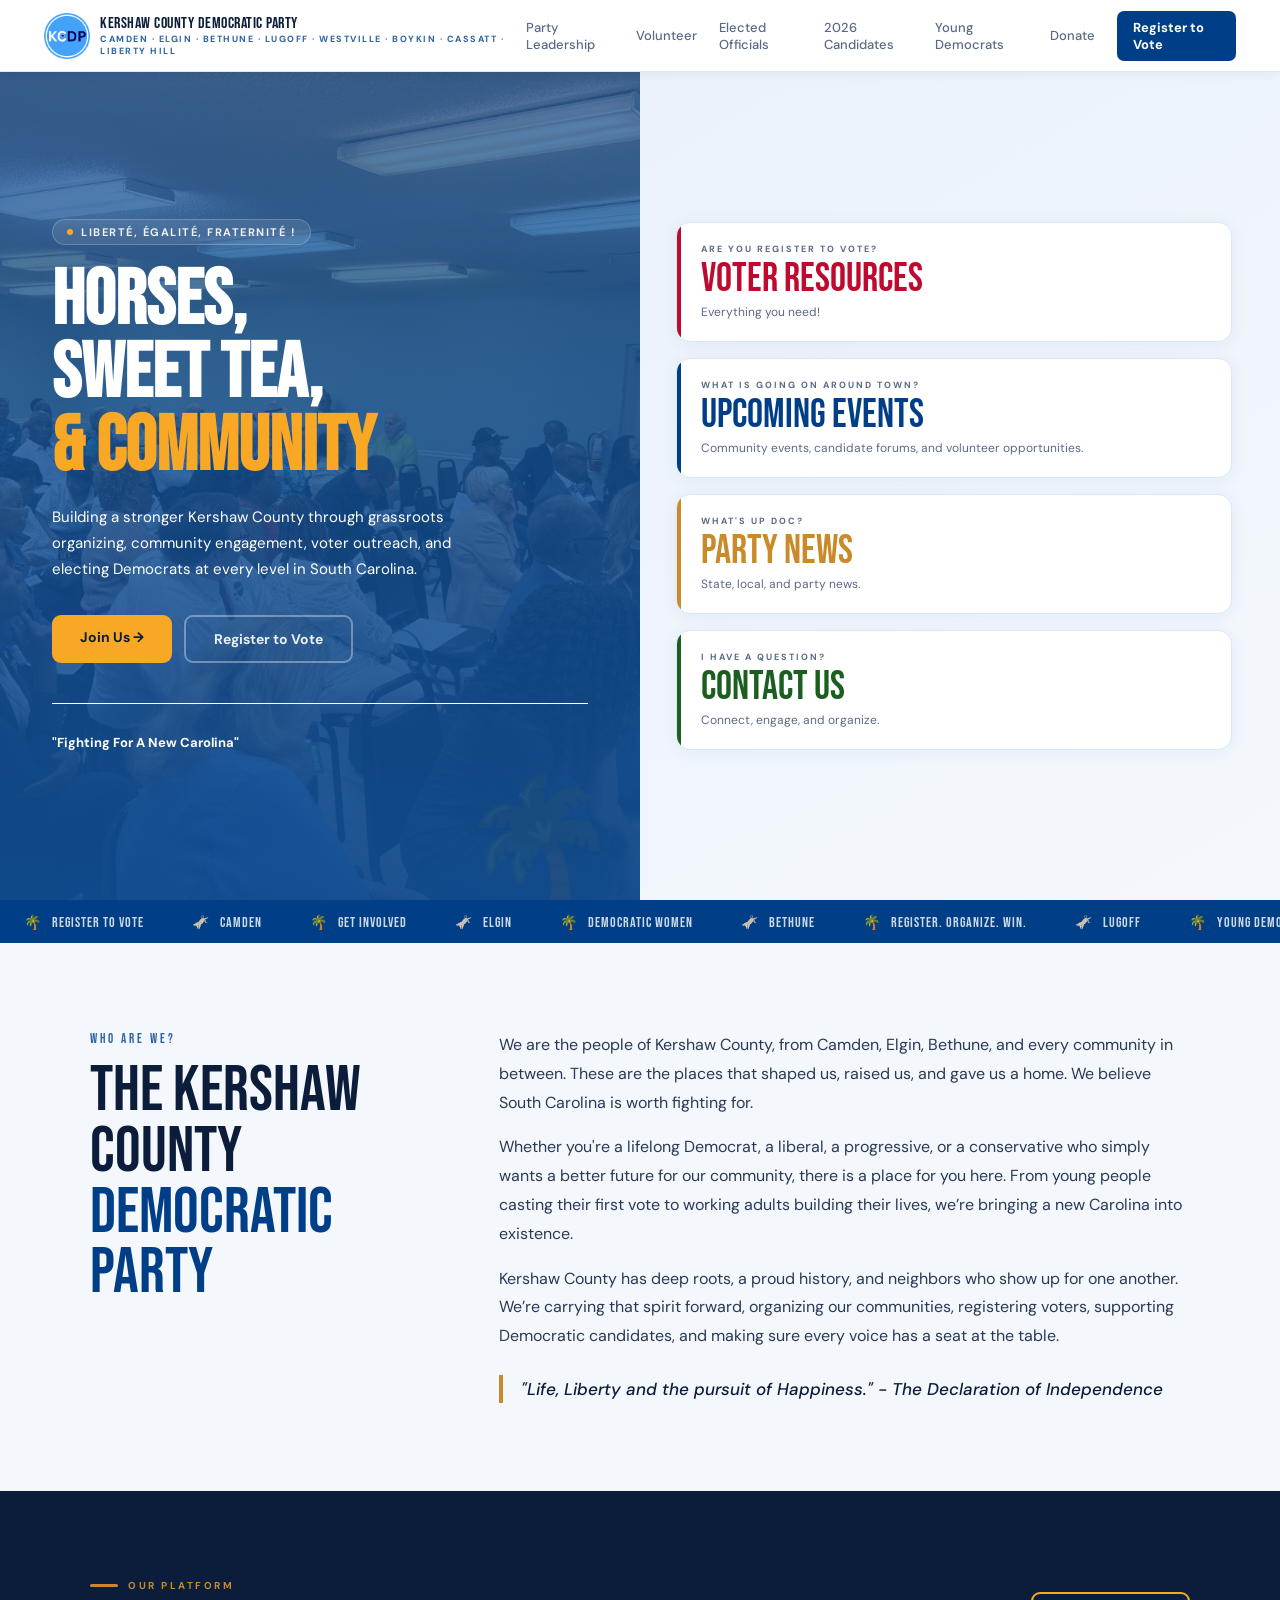
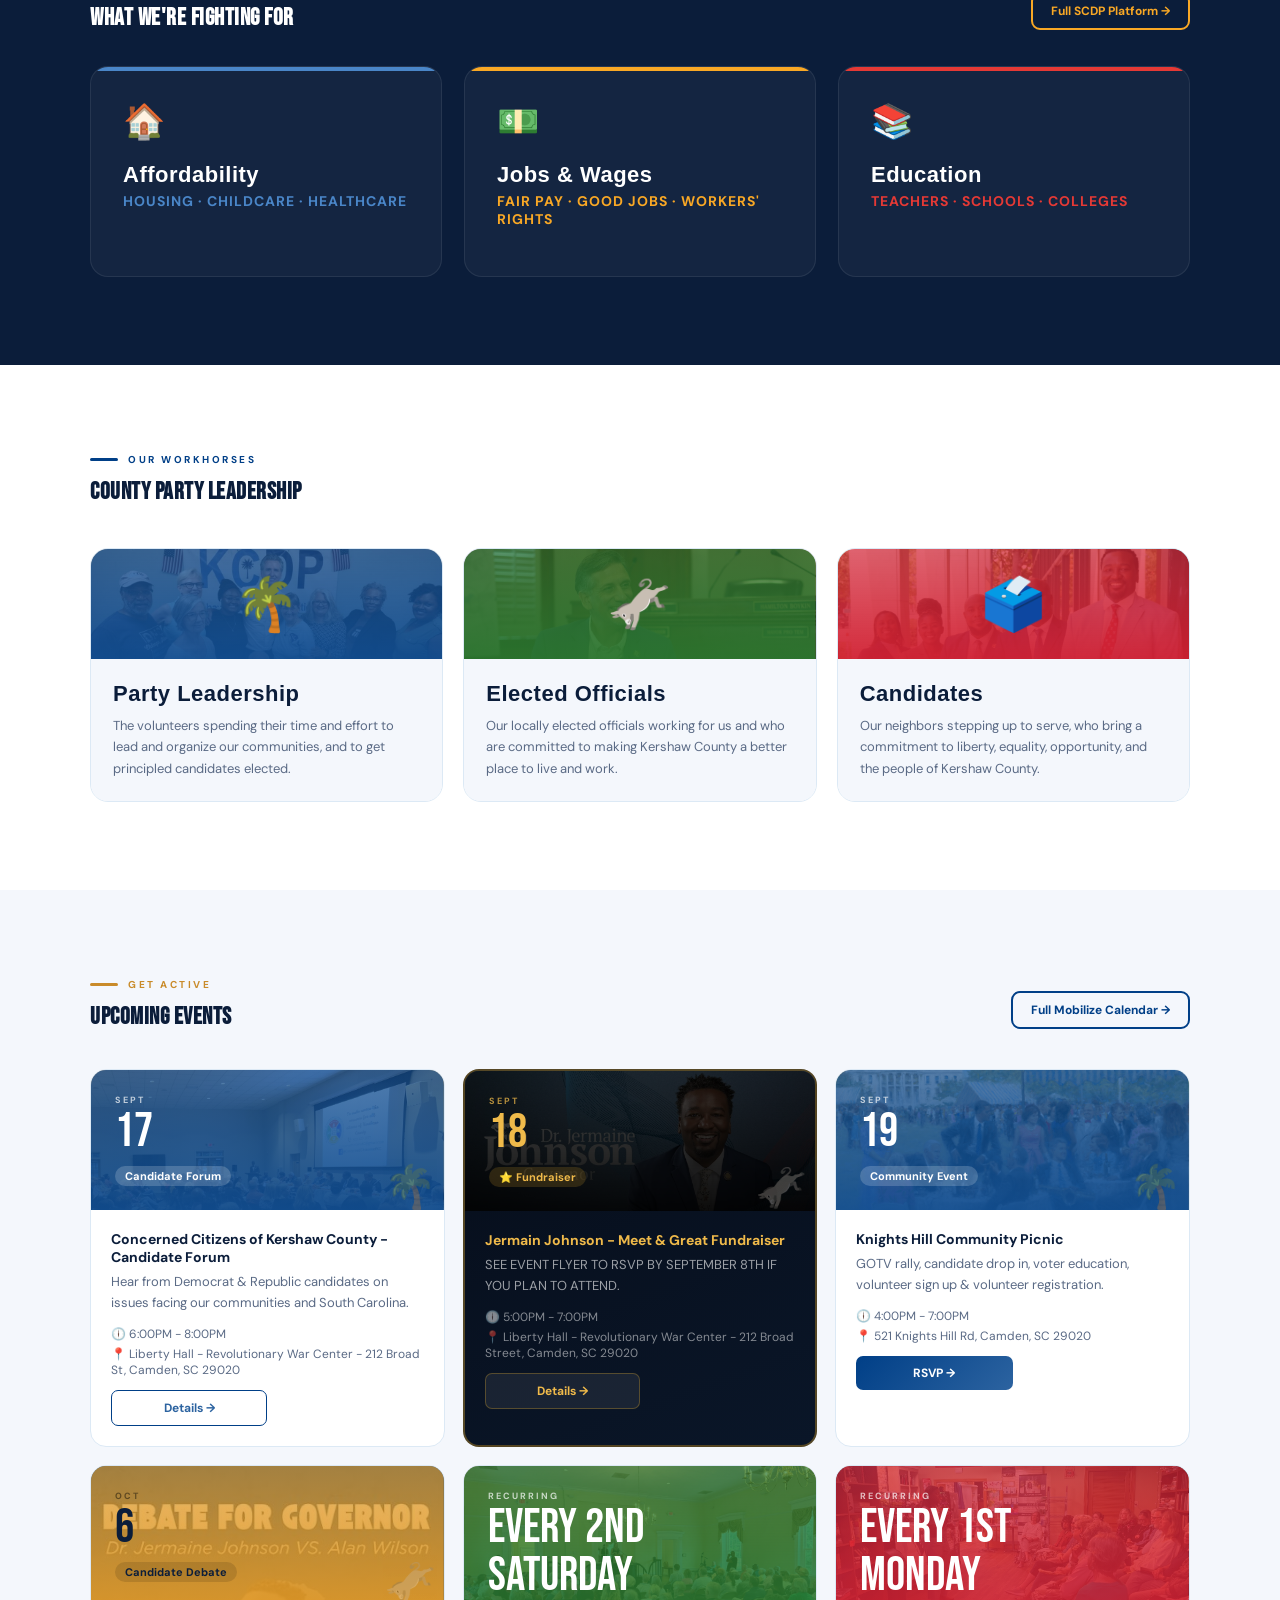
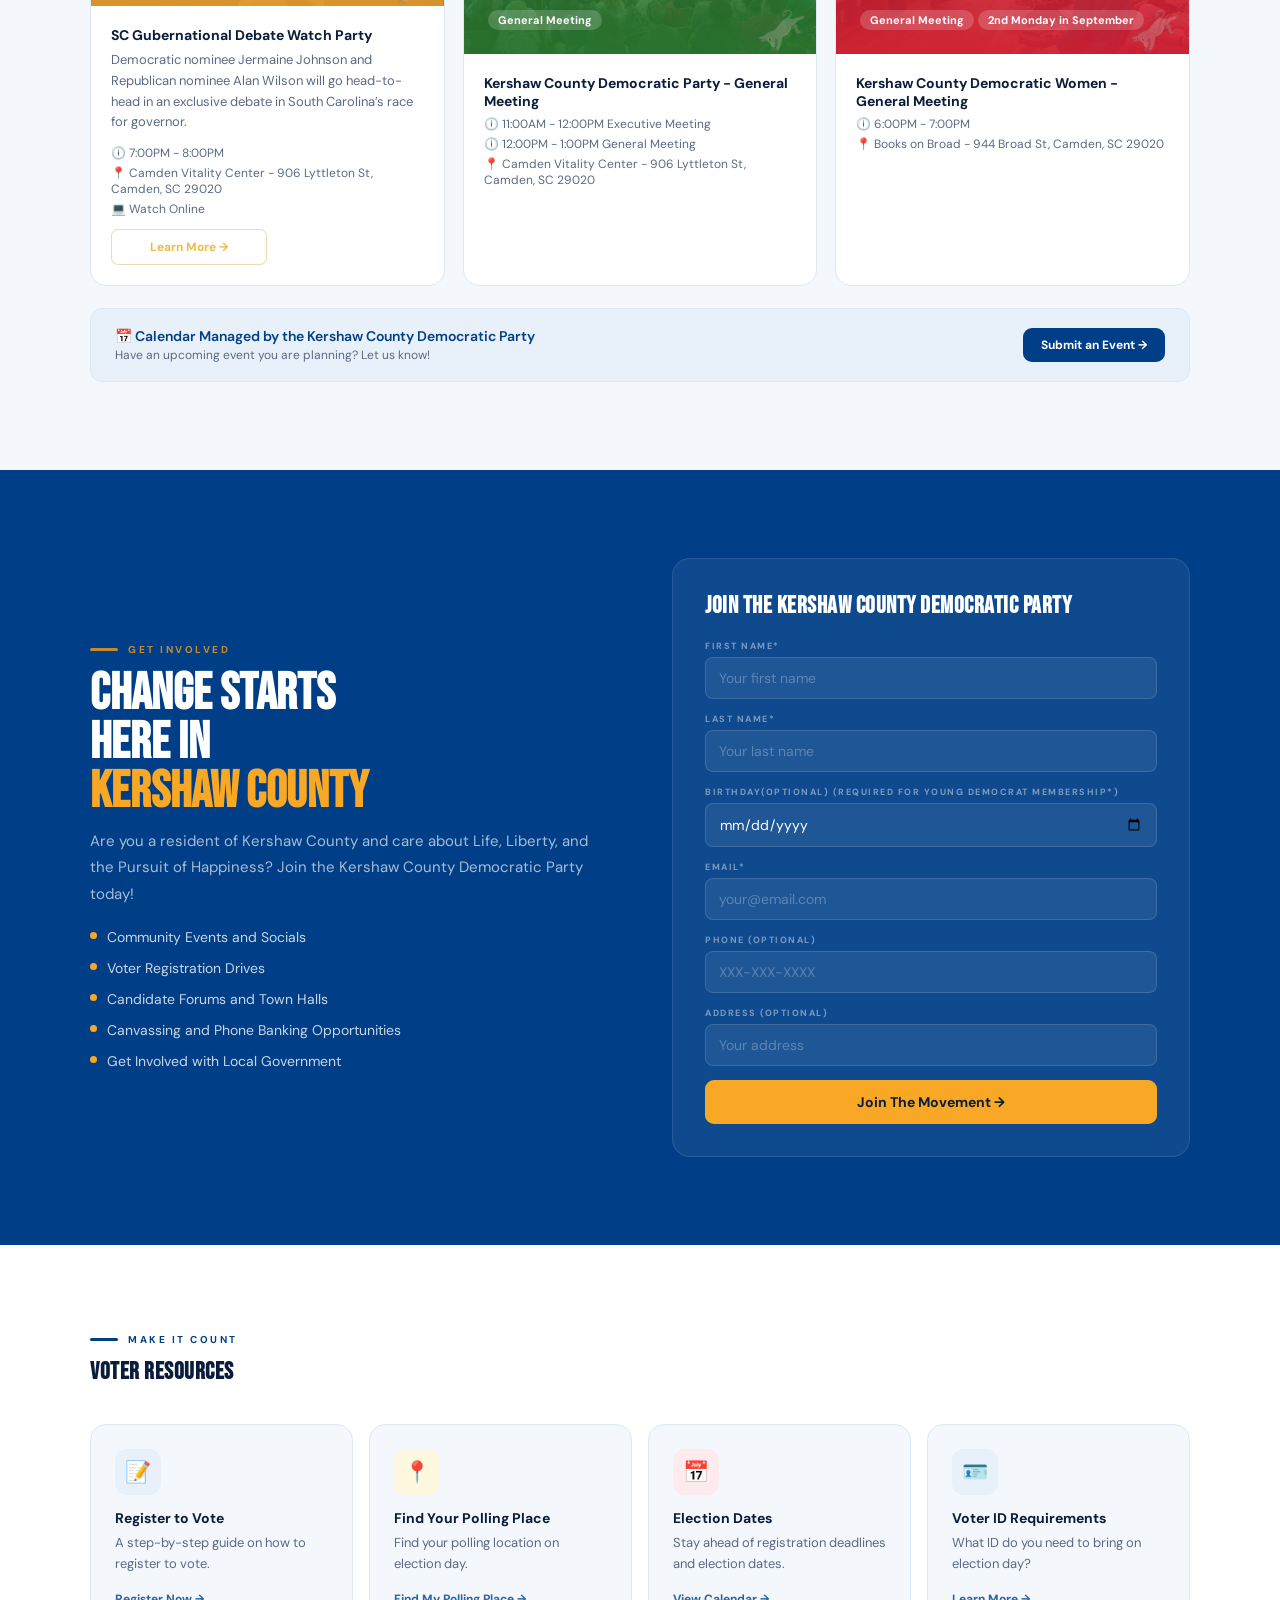
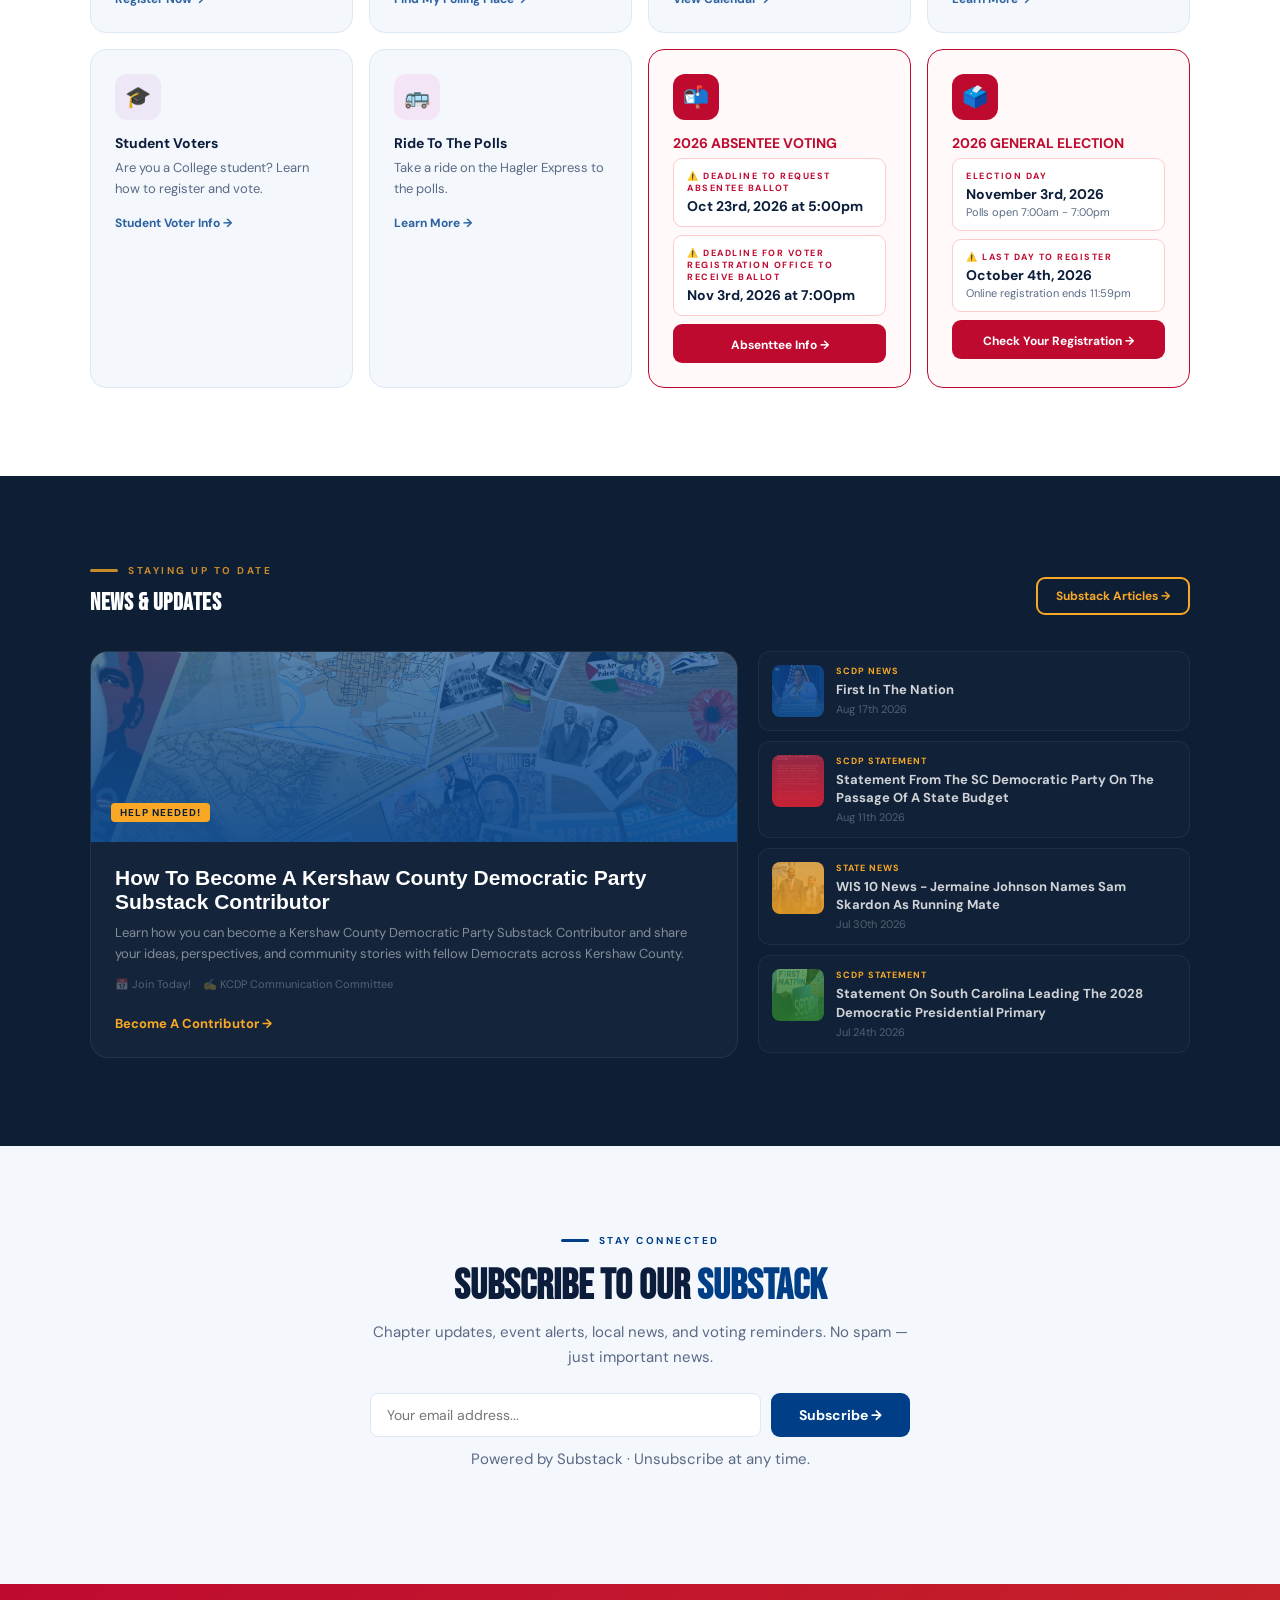
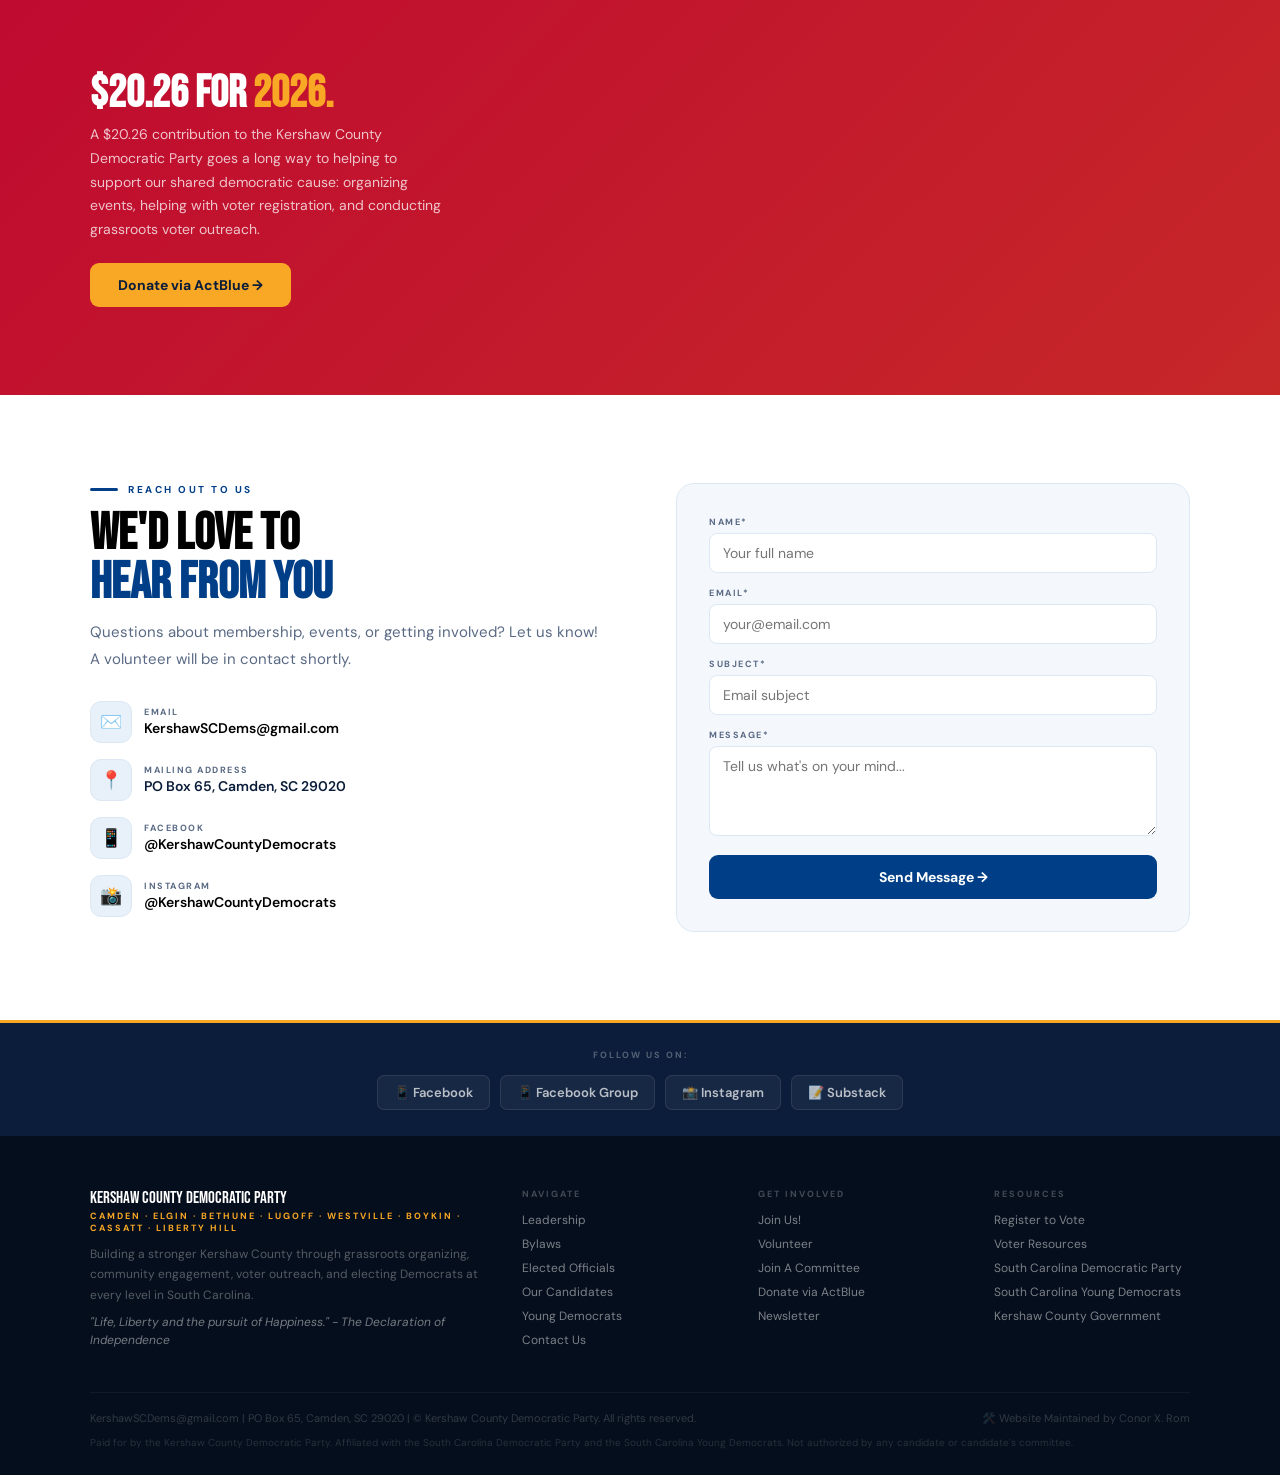
==== index.html @ bc285fc6 "Update index.html" ====
<!DOCTYPE html>
<html lang="en">
<head>
<meta charset="UTF-8">
<meta name="viewport" content="width=device-width, initial-scale=1.0">
<title>Kershaw County Democratic Party</title>
<link rel="icon" href="Images/KCDP Logo.png">
<link href="https://fonts.googleapis.com/css2?family=Bebas+Neue&family=DM+Sans:wght@300;400;600;700;800&display=swap" rel="stylesheet">
<script async src="https://www.googletagmanager.com/gtag/js?id=[GOOGLE_ANALYTICS_ID]"></script>
<script>
  window.dataLayer = window.dataLayer || [];
  function gtag(){ dataLayer.push(arguments); }
  gtag('js', new Date());
  gtag('config', '[GOOGLE_ANALYTICS_ID]');
</script>
<link rel="stylesheet" type="text/css" href="general.css" />
</head>
<body>

<!-- nav -->
<nav>
  <a class="nav-logo" href="index.html">
    <img src="Images/KCDP Logo.png" alt="Kershaw County Democratic Party Logo">
    <div class="nav-logo-text">
      <div class="name">KERSHAW COUNTY DEMOCRATIC PARTY</div>
      <div class="region">Camden · Elgin · Bethune · Lugoff · Westville · Boykin · Cassatt · Liberty Hill</div>
    </div>
  </a>
  <div class="nav-links">
    <a href="Leadership.html">Party Leadership</a>
    <a href="Volunteer.html">Volunteer</a>
    <a href="Elected-Officials.html">Elected Officials</a>
    <a href="Candidates.html">2026 Candidates</a>
    <a href="Young-Democrats.html">Young Democrats</a>
    <a href="https://secure.actblue.com/donate/kershaw-county-democratic-party-1" target="_blank">Donate</a>
    <a href="https://scvotes.gov/voters/register-to-vote/" target="_blank" class="cta">Register to Vote</a>
  </div>
  <button class="hamburger" onclick="document.getElementById('navOverlay').classList.add('open')" aria-label="Menu">
    <span></span><span></span><span></span>
  </button>
</nav>

<!-- mobile nav -->
<div class="nav-overlay" id="navOverlay">
  <button class="nav-overlay-close" onclick="document.getElementById('navOverlay').classList.remove('open')">✕</button>
  <a href="index.html"    onclick="document.getElementById('navOverlay').classList.remove('open')">Home</a>
  <a href="Leadership.html"    onclick="document.getElementById('navOverlay').classList.remove('open')">Party Leadership</a>
  <a href="Volunteer.html" onclick="document.getElementById('navOverlay').classList.remove('open')">Volunteer</a>
  <a href="Elected-Officials.html"    onclick="document.getElementById('navOverlay').classList.remove('open')">Elected Officials</a>
  <a href="Candidates.html"     onclick="document.getElementById('navOverlay').classList.remove('open')">2026 Candidates</a>
  <a href="Young-Democrats.html"  onclick="document.getElementById('navOverlay').classList.remove('open')">Young Democrats</a>
  <a href="https://secure.actblue.com/donate/kershaw-county-democratic-party-1" target="_blank"   onclick="document.getElementById('navOverlay').classList.remove('open')">Donate</a>
  
  <a href="https://scvotes.gov/voters/register-to-vote/" target="_blank" class="cta">Register to Vote</a>
</div>

<!-- introduction -->
<section class="introduction" id="home">
  <div class="introduction-left" style="background-image: linear-gradient(rgba(17, 77, 144, 0.70), rgba(17, 77, 144, 0.95)), url('Images/KCDP Membership.jpg'); background-size: cover; background-position: center;">
    <div class="introduction-tag"><span class="dot"></span>Liberté, Égalité, Fraternité !</div>
    <h1>Horses,<br>Sweet Tea,<br><em>& Community</em></h1>
    <p class="introduction-sub" style="color: white;">Building a stronger Kershaw County through grassroots organizing, community engagement, voter outreach, and electing Democrats at every level in South Carolina.</p>
    <div class="introduction-btns">
      <a href="#join" class="btn btn-gold">Join Us →</a>
      <a href="https://scvotes.gov/voters/register-to-vote/" target="_blank" class="btn btn-ghost">Register to Vote</a>
    </div>
    <div class="introduction-footnote" style="border-top: 1px solid white;">
      <strong style="color: white;">"Fighting For A New Carolina"</strong><br>
    </div>
  </div>
  <div class="introduction-right">
    <!-- update these stats with real numbers from your state -->
    <a href="#voter">
      <div class="stat-card red">
        <div class="label">Are You Register To Vote?</div>
        <div class="value">Voter Resources</div>
        <div class="desc">Everything you need!</div>
      </div>
    </a>
    <a href="#events">
      <div class="stat-card blue">
        <div class="label">What Is Going On Around Town?</div>
        <div class="value">Upcoming Events</div>
        <div class="desc">Community events, candidate forums, and volunteer opportunities.</div>
      </div>
    </a>
    <a href="#blog">
      <div class="stat-card gold">
        <div class="label">What's Up Doc?</div>
        <div class="value">Party News</div>
        <div class="desc">State, local, and party news.</div>
      </div>
    </a>
    <a href="#contact">
      <div class="stat-card green">
        <div class="label">I Have A Question?</div>
        <div class="value">Contact Us</div>
        <div class="desc">Connect, engage, and organize.</div>
      </div>
    </a>
  </div>
</section>

<!-- scrolling ticker -->
<div class="ticker">
  <div class="ticker-inner">
    <span class="ticker-item"><span class="sep">🌴</span>Register to Vote</span>
    <span class="ticker-item"><span class="sep">🫏</span>Camden</span>
    <span class="ticker-item"><span class="sep">🌴</span>Get Involved</span>
    <span class="ticker-item"><span class="sep">🫏</span>Elgin</span>
    <span class="ticker-item"><span class="sep">🌴</span>Democratic Women</span>
    <span class="ticker-item"><span class="sep">🫏</span>Bethune</span>
    <span class="ticker-item"><span class="sep">🌴</span>Register. Organize. Win.</span>
    <span class="ticker-item"><span class="sep">🫏</span>Lugoff</span>
    <span class="ticker-item"><span class="sep">🌴</span>Young Democrats</span>
    <span class="ticker-item"><span class="sep">🫏</span>Westville</span>
    <span class="ticker-item"><span class="sep">🌴</span>Democratic Men</span>
    <span class="ticker-item"><span class="sep">🫏</span>Boykin</span>
    <span class="ticker-item"><span class="sep">🌴</span>Principles</span>
    <span class="ticker-item"><span class="sep">🫏</span>Cassatt</span>
    <span class="ticker-item"><span class="sep">🌴</span>Change</span>
    <span class="ticker-item"><span class="sep">🫏</span>Liberty Hill</span>
  </div>
</div>

<!-- about -->
<section class="section light" id="about">
  <div class="container">
    <div class="origin-wrap">
      <div>
        <div class="origin-label">Who Are We?</div>
        <div class="origin-big">The Kershaw<br>County<br><span>Democratic Party</span></div>
      </div>
      <div class="origin-text">
        <p>We are the people of Kershaw County, from Camden, Elgin, Bethune, and every community in between. These are the places that shaped us, raised us, and gave us a home. We believe South Carolina is worth fighting for.</p>

        <p>Whether you're a lifelong Democrat, a liberal, a progressive, or a conservative who simply wants a better future for our community, there is a place for you here. From young people casting their first vote to working adults building their lives, we’re bringing a new Carolina into existence.</p>

        <p>Kershaw County has deep roots, a proud history, and neighbors who show up for one another. We’re carrying that spirit forward, organizing our communities, registering voters, supporting Democratic candidates, and making sure every voice has a seat at the table.</p>
        
        <div class="origin-quote">"Life, Liberty and the pursuit of Happiness." - The Declaration of Independence</div>
      </div>
    </div>
  </div>
</section>

<!-- platform -->
<section class="section dark" id="platform">
  <div class="container">
    <div class="flex-between mb-36">
      <div>
        <div class="eyebrow"><div class="eyebrow-line"></div><span class="eyebrow-text">Our Platform</span></div>
        <h2 class="heading" class="h-lg h-white" style="color: white;">What We're Fighting For</h2>
      </div>
      <a href="https://scdp.org/resources/scdp-platform/" target="_blank" class="btn btn-outline-gold btn-sm">Full SCDP Platform →</a>
    </div>
    <div class="platform-grid">
      <div class="pillar">
        <span class="pillar-icon">🏠</span>
        <h3>Affordability</h3>
        <span class="pillar-tag">Housing · Childcare · Healthcare</span>
      </div>
      <div class="pillar">
        <span class="pillar-icon">💵</span>
        <h3>Jobs & Wages</h3>
        <span class="pillar-tag">Fair Pay · Good Jobs · Workers' Rights</span>
      </div>
      <div class="pillar">
        <span class="pillar-icon">📚</span>
        <h3>Education</h3>
        <span class="pillar-tag">Teachers · Schools · Colleges</span>
      </div>
    </div>
  </div>
</section>

<!-- leadership -->
<section class="section white" id="leadership">
  <div class="container">
    <div class="eyebrow blue">
      <div class="eyebrow-line"></div>
      <span class="eyebrow-text">Our Workhorses</span>
    </div>
    <h2 class="heading" class="h-lg h-dark">County Party Leadership</h2>
    <div class="county-grid">
      <a href="Leadership.html" class="county-link">
        <div class="county-card" >
          <div class="county-card-banner" style="background-image: linear-gradient(rgba(17, 77, 144, 0.70), rgba(17, 77, 144, 0.95)), url('Images/KCDP Leadership.jpg'); background-size: cover; background-position: center 20%;">🌴</div>
          <div class="county-card-body">
            <div class="county-name" style="font-family: sans-serif; font-weight: bold;">Party Leadership</div>
            <p>The volunteers spending their time and effort to lead and organize our communities, and to get principled candidates elected.</p>
          </div>
        </div>
      </a>
      <a href="Elected-Officials.html" class="county-link">
        <div class="county-card">
          <div class="county-card-banner" style="background-image: linear-gradient(rgba(42, 118, 46, 0.70), rgba(42, 118, 46, 0.95)), url('Images/KCDP Vincent Sheheen.jpg'); background-size: cover; background-position: center 10%;">🫏</div>
          <div class="county-card-body">
            <div class="county-name" style="font-family: sans-serif; font-weight: bold;">Elected Officials</div>
            <p>Our locally elected officials working for us and who are committed to making Kershaw County a better place to live and work.</p>
          </div>
        </div>
      </a>
      <a href="Candidates.html" class="county-link">
        <div class="county-card">
          <div class="county-card-banner" style="background-image: linear-gradient(rgba(209, 32, 50, 0.70), rgba(209, 32, 50, 0.95)), url('Images/KCDP Candidates.jpg'); background-size: cover; background-position: center 10%;">🗳️</div>
          <div class="county-card-body">
            <div class="county-name" style="font-family: sans-serif; font-weight: bold;">Candidates</div>
            <p>Our neighbors stepping up to serve, who bring a commitment to liberty, equality, opportunity, and the people of Kershaw County.</p>
          </div>
        </div>
      </a>
    </div>
  </div>
</section>

<!-- events -->
<section class="section light" id="events">
  <div class="container">
    <div class="events-header">
      <div>
        <div class="eyebrow">
          <div class="eyebrow-line"></div>
          <span class="eyebrow-text">Get Active</span>
        </div>
        <h2 class="heading" class="h-lg h-dark">Upcoming Events</h2>
      </div>
      <a href="https://www.mobilize.us/kershawcountydemocraticpartysc/" target="_blank" class="btn btn-outline btn-sm">Full Mobilize Calendar →</a>
    </div>
    <div class="event-grid">
      <!-- CONCERNED CITIZENS OF KERSHAW COUNTY - CANDIDATE FORUM -->
      <div class="event-card">
        <div class="ec-bannerexternal blue" style="background-image: linear-gradient(rgba(17, 77, 144, 0.70), rgba(17, 77, 144, 0.95)), url('Events/Candidate Forum 2.jpg'); background-size: cover; background-position: center 20%;">
          <div class="ec-month">SEPT</div>
          <div class="ec-day">17</div>
          <span class="ec-type">Candidate Forum</span>
        </div>
        <div class="ec-body">
          <h3>Concerned Citizens of Kershaw County - Candidate Forum</h3>
          <p>Hear from Democrat & Republic candidates on issues facing our communities and South Carolina.</p>
          <div class="ec-meta">
            <span>🕕 6:00PM - 8:00PM</span>
            <span>📍 Liberty Hall - Revolutionary War Center - 212 Broad St, Camden, SC 29020 </span>
          </div>
          <div class="event-btns blue" style="width: 50%;">
            <a href="https://www.facebook.com/concernedcitizensofkc" target="_blank" class="secondary">Details →</a>
          </div>
        </div>
      </div>
      <!-- JERMAIN JOHNSON - MEET & GREET FUNDRAISER -->
      <div class="event-card featured">
        <div class="ec-banner" style="background-image: linear-gradient(rgba(0, 0, 0, 0.70), rgba(0, 0, 0, 0.95)), url('Events/Jermaine Johnson.webp'); background-size: cover; background-position: center 20%;">
          <div class="ec-month">SEPT</div>
          <div class="ec-day">18</div>
          <span class="ec-type">⭐ Fundraiser</span>
        </div>
        <div class="ec-body">
          <h3>Jermain Johnson - Meet & Great Fundraiser</h3>
          <p>SEE EVENT FLYER TO RSVP BY SEPTEMBER 8TH IF YOU PLAN TO ATTEND.</p>
          <div class="ec-meta">
            <span>🕕 5:00PM - 7:00PM</span>
            <span>📍 Liberty Hall - Revolutionary War Center - 212 Broad Street, Camden, SC 29020</span>
          </div>
          <div class="event-btns" style="width: 50%;">
            <a href="Documents/Event-InviteFlyer2026Johnson.pdf" target="_blank" class="secondary">Details →</a>
          </div>
        </div>
      </div>
      <!-- KNIGHTS HILL COMMUNITY PICNIC -->
      <div class="event-card">
        <div class="ec-bannerexternal blue" style="background-image: linear-gradient(rgba(17, 77, 144, 0.70), rgba(17, 77, 144, 0.95)), url('Events/Picnic.jpg'); background-size: cover; background-position: center 20%;">
          <div class="ec-month">SEPT</div>
          <div class="ec-day">19</div>
          <span class="ec-type">Community Event</span>
        </div>
        <div class="ec-body">
          <h3>Knights Hill Community Picnic</h3>
          <p>GOTV rally, candidate drop in, voter education, volunteer sign up & volunteer registration.</p>
          <div class="ec-meta">
            <span>🕕 4:00PM - 7:00PM</span>
            <span>📍 521 Knights Hill Rd, Camden, SC 29020 </span>
          </div>
          <div class="event-btns blue" style="width: 50%;">
            <a href="https://www.mobilize.us/mobilize/event/1026657/" target="_blank" class="primary">RSVP →</a>
          </div>
        </div>
      </div>
      <!-- GUBERNATIONAL DEBATE -->
      <div class="event-card">
        <div class="ec-banner gold" style="background-image: linear-gradient(rgba(225, 153, 39, 0.70), rgba(225, 153, 39, 0.95)), url('Events/Governor Debate.jpg'); background-size: cover; background-position: center 0%;">
          <div class="ec-month">Oct</div>
          <div class="ec-day">6</div>
          <span class="ec-type">Candidate Debate</span>
        </div>
        <div class="ec-body">
          <h3>SC Gubernational Debate Watch Party</h3>
          <p>Democratic nominee Jermaine Johnson and Republican nominee Alan Wilson will go head-to-head in an exclusive debate in South Carolina’s race for governor.</p>
          <div class="ec-meta">
            <span>🕕 7:00PM - 8:00PM</span>
            <span>📍 Camden Vitality Center - 906 Lyttleton St, Camden, SC 29020</span>
            <span>💻 Watch Online</span>
          </div>
          <div class="event-btns" style="width: 50%;">
            <a href="https://www.foxcarolina.com/2026/09/01/exclusive-sc-governors-race-debate-set-between-johnson-wilson/?fbclid=IwY2xjawUT_IhwZG9mBWV4dG4DYWVtAjEwAGJyaWQRMVJHZGcwWEt6Uk1aVTJyRmJzcnRjBmFwcF9pZBAyMjIwMzkxNzg4MjAwODkyAAEeu8noX7pqIrcP3ER_1PvKBqhTvC9eibVO8wowrjN0FFLiphSrB1yTvGqzi58_aem_2tzlekZckSS5FmWO8aIidg" target="_blank" class="secondary">Learn More →</a>
          </div>
        </div>
      </div>
      <!-- RECURRING - GENERAL MEETING -->
      <div class="event-card">
        <div class="ec-banner green" style="background-image: linear-gradient(rgba(42, 118, 46, 0.70), rgba(42, 118, 46, 0.95)), url('Events/KCDP Membership 2.jpg'); background-size: cover; background-position: center;">
          <div class="ec-month">Recurring</div>
          <div class="ec-day">Every 2nd Saturday</div>
          <span class="ec-type">General Meeting</span>
        </div>
        <div class="ec-body">
          <h3>Kershaw County Democratic Party - General Meeting</h3>
          <div class="ec-meta">
            <span>🕕 11:00AM - 12:00PM Executive Meeting</span>
            <span>🕕 12:00PM - 1:00PM General Meeting</span>
            <span>📍 Camden Vitality Center - 906 Lyttleton St, Camden, SC 29020</span>
          </div>
        </div>
      </div>
      <!-- RECURRING - WOMENS MEETING -->
      <div class="event-card">
        <div class="ec-banner red" style="background-image: linear-gradient(rgba(209, 32, 50, 0.70), rgba(209, 32, 50, 0.95)), url('Events/Democratic Women.jpg'); background-size: cover; background-position: center;">
          <div class="ec-month">Recurring</div>
          <div class="ec-day">Every 1st </br> MONDAY</div>
          <span class="ec-type">General Meeting</span> <span class="ec-type">2nd Monday in September</span>
        </div>
        <div class="ec-body">
          <h3>Kershaw County Democratic Women - General Meeting</h3>
          <div class="ec-meta">
            <span>🕕 6:00PM - 7:00PM</span>
            <span>📍 Books on Broad - 944 Broad St, Camden, SC 29020</span>
          </div>
        </div>
      </div>
      <!-- EVENT BACKUP
      <div class="event-card featured">
        <div class="ec-banner">
          <div class="ec-month">[MON]</div>
          <div class="ec-day">[DD]</div>
          <span class="ec-type">⭐ [Event Type]</span>
        </div>
        <div class="ec-body">
          <h3>[Featured Event Name]</h3>
          <p>[Description of your featured fundraiser, gala, or special event]</p>
          <div class="ec-meta">
            <span>🕕 [Time]</span>
            <span>📍 [Location]</span>
          </div>
          <span class="ec-badge">🗳️ Voter Registration On-Site</span>
          <div class="event-btns">
            <a href="[TICKET_URL]" target="_blank" class="primary">Get Tickets →</a>
            <a href="[EVENT_PAGE_URL]" target="_blank" class="secondary">Details →</a>
          </div>
        </div>
      </div>
      -->
    </div>
    
    <div class="mobilize-bar">
      <div>
        <p>📅 Calendar Managed by the Kershaw County Democratic Party</p>
        <small>Have an upcoming event you are planning? Let us know!</small>
      </div>
      <a href="https://forms.gle/wuBX5fwAFGi1aSs77" target="_blank" class="btn btn-navy btn-sm">Submit an Event →</a>
    </div>
  </div>
</section>

<!-- join -->
<section class="section navy" id="join">
  <div class="container">
    <div class="join-wrap">

      <!-- LEFT SIDE -->
      <div>
        <div class="eyebrow">
          <div class="eyebrow-line"></div>
          <span class="eyebrow-text">Get Involved</span>
        </div>

        <h2>
          Change Starts<br>
          Here In<br>
          <span>Kershaw County</span>
        </h2>

        <p>
          Are you a resident of Kershaw County and care about Life, Liberty,
          and the Pursuit of Happiness? Join the Kershaw County Democratic
          Party today!
        </p>

        <ul class="join-perks">
          <li>Community Events and Socials</li>
          <li>Voter Registration Drives</li>
          <li>Candidate Forums and Town Halls</li>
          <li>Canvassing and Phone Banking Opportunities</li>
          <li>Get Involved with Local Government</li>
        </ul>
      </div>

      <!-- RIGHT SIDE: FORM -->
      <div class="join-form-wrap">

        <h3>Join the Kershaw County Democratic Party</h3>

        <form name="gform" id="gform" action="https://docs.google.com/forms/d/e/1FAIpQLSfXV3FO8YQFcQzAiVRNMeFLuqgHX2kbHuJEwxz2FW7z1fYp3w/formResponse" method="POST" target="hidden_iframe" onsubmit="submitted=true;">
          <div class="field">
            <label for="first-name">First Name*</label>
            <input type="text" id="first-name" name="entry.515277337" placeholder="Your first name" maxlength="45" required >
          </div>

          <div class="field">
            <label for="last-name">Last Name*</label>
            <input type="text" id="last-name" name="entry.830849319" placeholder="Your last name" maxlength="45" required >
          </div>

          <div class="field">
            <label for="last-name">Birthday(Optional) (Required For Young Democrat Membership*)</label>
            <input type="date" id="email" name="entry.791018556" placeholder="mm/dd/yyyy" maxlength="45">
          </div>

          <div class="field">
            <label for="last-name">Email*</label>
            <input type="text" id="email" name="entry.1242446096" placeholder="your@email.com" maxlength="45" required >
          </div>

          <div class="field">
            <label for="last-name">Phone (Optional)</label>
            <input type="text" id="phone" name="entry.1983472911" placeholder="XXX-XXX-XXXX" maxlength="45">
          </div>

          <div class="field">
            <label for="address">Address (Optional)</label>
            <input type="text" id="address" name="entry.380339507" placeholder="Your address" maxlength="45">
          </div>

          <!-- 
          <div class="field">
            <label for="status">Status</label>
            <select id="status" name="entry.299159923">
              <option value="" disabled selected>Select your status</option>
              <option value="Student">Student</option>
              <option value="Alumni">Alumni</option>
              <option value="Faculty">Faculty</option>
              <option value="Friend">Friend</option>
            </select>
          </div>
          -->

          <button
            type="submit"
            class="btn btn-gold btn-full mt-8"
          >
            Join The Movement →
          </button>

        </form>


        <!-- HIDDEN GOOGLE FORM IFRAME -->
        <iframe
          name="hidden_iframe"
          id="hidden_iframe"
          style="display:none;"
          onload="if(submitted) { formSubmittedJoin(); }"
        ></iframe>

        <!-- SUCCESS MESSAGE -->
        <p id="success-message" class="success" style="display:none; margin-top: 20px;">
          Thank you for joining the movement! A great way to stay up to date on all Kershaw County Democratic events is to follow us on <a href="https://www.facebook.com/KershawCountyDemocrats/" target="_blank">Facebook</a> or <a href="https://www.instagram.com/KershawCountyDemocrats/" target="_blank">Instagram</a>!
        </p>

      </div>

    </div>
  </div>
</section>

<script>
  var submitted = false;

  function formSubmittedJoin() {
    document.getElementById("gform").style.display = "none";
    document.getElementById("success-message").style.display = "block";
  }
</script>

<!-- voter resources -->
<section class="section white" id="voter">
  <div class="container">
    <div class="eyebrow blue">
      <div class="eyebrow-line"></div>
      <span class="eyebrow-text">Make It Count</span>
    </div>
    <h2 class="heading" class="h-lg h-dark">Voter Resources</h2>
    <div class="voter-grid">
      <div class="voter-card">
        <div class="voter-icon vi-blue">📝</div>
        <h3>Register to Vote</h3>
        <p>A step-by-step guide on how to register to vote.</p>
        <a href="https://scvotes.gov/voters/register-to-vote/" target="_blank">Register Now →</a>
      </div>
      <div class="voter-card">
        <div class="voter-icon vi-yellow">📍</div>
        <h3>Find Your Polling Place</h3>
        <p>Find your polling location on election day.</p>
        <a href="https://vrems.scvotes.sc.gov/Voter/Login?PageMode=PollingPlace" target="_blank">Find My Polling Place →</a>
      </div>
      <div class="voter-card">
        <div class="voter-icon vi-pink">📅</div>
        <h3>Election Dates</h3>
        <p>Stay ahead of registration deadlines and election dates.</p>
        <a href="https://scvotes.gov/elections-statistics/general-election-calendars/" target="_blank">View Calendar →</a>
      </div>
      <div class="voter-card">
        <div class="voter-icon vi-blue">🪪</div>
        <h3>Voter ID Requirements</h3>
        <p>What ID do you need to bring on election day?</p>
        <a href="https://scvotes.gov/voters/photo-id-requirements/" target="_blank">Learn More →</a>
      </div>
      <div class="voter-card">
        <div class="voter-icon vi-lavender">🎓</div>
        <h3>Student Voters</h3>
        <p>Are you a College student? Learn how to register and vote.</p>
        <a href="https://scvotes.gov/voters/students/" target="_blank">Student Voter Info →</a>
      </div>
      <div class="voter-card">
        <div class="voter-icon vi-purple">🚌</div>
        <h3>Ride To The Polls</h3>
        <p>Take a ride on the Hagler Express to the polls.</p>
        <a href="https://experiencecamdensc.com/king-haigler-express-swrta-offering-free-rides-to-the-polls-during-early-voting/" target="_blank">Learn More →</a>
      </div>
      <!-- absentee deadline card — update with your next major election -->
      <div class="voter-card deadline">
        <div class="voter-icon vi-red">📬</div>
        <h3>2026 ABSENTEE VOTING</h3>
        <div class="deadline-block">
          <div class="dlabel">⚠️ Deadline to Request Absentee Ballot</div>
          <div class="dvalue">Oct 23rd, 2026 at 5:00pm</div>
        </div>
        <div class="deadline-block">
          <div class="dlabel">⚠️ Deadline for Voter Registration Office to Receive Ballot</div>
          <div class="dvalue">Nov 3rd, 2026 at 7:00pm</div>
        </div>
        <div class="deadline-cta">
          <a href="https://scvotes.gov/voters/absentee-voting/" target="_blank">Absenttee Info →</a>
        </div>
      </div>
      <!-- election deadline card — update with your next major election -->
      <div class="voter-card deadline">
        <div class="voter-icon vi-red">🗳️</div>
        <h3>2026 GENERAL ELECTION</h3>
        <div class="deadline-block">
          <div class="dlabel">Election Day</div>
          <div class="dvalue">November 3rd, 2026</div>
          <div class="dnote">Polls open 7:00am - 7:00pm</div>
        </div>
        <div class="deadline-block">
          <div class="dlabel">⚠️ Last Day to Register</div>
          <div class="dvalue">October 4th, 2026</div>
          <div class="dnote">Online registration ends 11:59pm</div>
        </div>
        <div class="deadline-cta">
          <a href="https://vrems.scvotes.sc.gov/Voter/Login/VoterInfo" target="_blank">Check Your Registration →</a>
        </div>
      </div>
    </div>
  </div>
</section>

<!-- news -->
<section class="section bg-dark-blue" id="blog">
  <div class="container">
    <div class="flex-between mb-36">
      <div>
        <div class="eyebrow"><div class="eyebrow-line"></div><span class="eyebrow-text">Staying Up To Date</span></div>
        <h2 class="heading" class="h-lg h-white" style="color: white;">News &amp; Updates</h2>
      </div>
      <a href="https://substack.com/@kershawcountydemocrats" target="_blank" class="btn btn-outline-gold btn-sm">Substack Articles →</a>
    </div>
    <div class="blog-wrap">
      <a href="https://docs.google.com/forms/d/e/1FAIpQLScitnsKqq1kyL7NLSP7EzQLTbBuHKd9ytjZ5srKs5QCx-iGAg/viewform" target="_blank">
        
      <div class="blog-main">
        <div class="blog-main-img" style="background-image: linear-gradient(rgba(17, 77, 144, 0.70), rgba(17, 77, 144, 0.95)), url('Images/KCDP Table.png'); background-size: cover; background-position: center;"><span class="tag">Help Needed!</span></div>
        <div class="blog-main-body">
          <h3 style="font-family: sans-serif; font-weight: bold;">How To Become A Kershaw County Democratic Party Substack Contributor</h3>
          <p>Learn how you can become a Kershaw County Democratic Party Substack Contributor and share your ideas, perspectives, and community stories with fellow Democrats across Kershaw County.</p>
          <div class="meta"><span>📅 Join Today!</span><span>✍️ KCDP Communication Committee</span></div>
          </br>
          <span style="color: #f9a825; font-weight: 700; font-size: 13px; display: inline-block;">Become A Contributor →</span>
        </div>
      </div>
      </a>
      <div class="blog-sidebar">
        <!-- NEWS #1 -->
        <a href="https://kershawcountydemocrats.substack.com/p/first-in-the-nation?r=8z5kx2&utm_campaign=post&utm_medium=web&showWelcomeOnShare=true" target="_blank" class="blog-mini-link">
          <div class="blog-mini">
          <div class="blog-mini-thumb blue" style="background-image: linear-gradient(rgba(17, 77, 144, 0.70), rgba(17, 77, 144, 0.95)), url('News/First In Nation.jpg'); background-size: cover; background-position: center;"></div>
            <div>
              <div class="tag">SCDP News</div>
              <h4>First In The Nation</h4>
              <div class="date">Aug 17th 2026</div>
            </div>
          </div>
        </a>

        <!-- NEWS #2 -->
        <a href="https://scdp.org/press-release/statement-from-the-south-carolina-democratic-party-on-the-passage-of-a-state-budget/" target="_blank" class="blog-mini-link">
          <div class="blog-mini">
          <div class="blog-mini-thumb red" style="background-image: linear-gradient(rgba(209, 32, 50, 0.70), rgba(209, 32, 50, 0.95)), url('News/State Budget Watch.jpg'); background-size: cover; background-position: center;"></div>
            <div>
              <div class="tag">SCDP Statement</div>
              <h4>Statement From The SC Democratic Party On The Passage Of A State Budget</h4>
              <div class="date">Aug 11th 2026</div>
            </div>
          </div>
        </a>

        <!-- NEWS #3 -->
        <a href="https://www.wistv.com/2026/07/30/jermaine-johnson-announce-running-mate-sc-governors-race/" target="_blank" class="blog-mini-link">
          <div class="blog-mini">
          <div class="blog-mini-thumb gold" style="background-image: linear-gradient(rgba(225, 153, 39, 0.70), rgba(225, 153, 39, 0.95)), url('News/Lt Governor Pick.jpg'); background-size: cover; background-position: center;"></div>
            <div>
              <div class="tag">State News</div>
              <h4>WIS 10 News - Jermaine Johnson Names Sam Skardon As Running Mate</h4>
              <div class="date">Jul 30th 2026</div>
            </div>
          </div>
        </a>
        
        <!-- NEWS #4 -->
        <a href="https://scdp.org/press-release/statement-from-south-carolina-democratic-party-chair-christale-spain-on-the-dnc-rules-and-bylaws-committee-decision-to-select-south-carolina-to-lead-off-the-2028-democratic-presidential-primary/" target="_blank" class="blog-mini-link">
          <div class="blog-mini">
          <div class="blog-mini-thumb green" style="background-image: linear-gradient(rgba(42, 118, 46, 0.70), rgba(42, 118, 46, 0.95)), url('News/First In Nation 2.jpg'); background-size: cover; background-position: center;"></div>
            <div>
              <div class="tag">SCDP Statement</div>
              <h4>Statement On South Carolina Leading The 2028 Democratic Presidential Primary</h4>
              <div class="date">Jul 24th 2026</div>
            </div>
          </div>
        </a>
      </div>
    </div>
  </div>
</section>

<!-- newsletter -->
<section class="section light" id="newsletter">
  <div class="nl-inner">
    <div class="eyebrow blue center">
      <div class="eyebrow-line"></div>
      <span class="eyebrow-text">Stay Connected</span>
    </div>
    <h2>Subscribe To Our<span> Substack</span></h2>
    <p>Chapter updates, event alerts, local news, and voting reminders. No spam — just important news.</p>
    <div class="nl-form">
      <input type="email" id="nl-email" placeholder="Your email address...">
       <button class="btn btn-navy" onclick="window.open('https://kershawcountydemocrats.substack.com/subscribe?email='+document.getElementById('nl-email').value,'_blank')">Subscribe →</button>
    </div>
    <p class="nl-note">Powered by Substack · Unsubscribe at any time.</p>
  </div>
</section>

<!-- donate -->
<section class="section bg-red-grad" id="donate">
  <div class="container">
    <div class="donate-inner">
      <div>
        <h2>$20.26 for <span>2026.</span></h2>
        <p>A $20.26 contribution to the Kershaw County Democratic Party goes a long way to helping to support our shared democratic cause: organizing events, helping with voter registration, and conducting grassroots voter outreach.</p>
        
        </br>

        <div class="donate-btns">
          <a href="https://secure.actblue.com/donate/kershaw-county-democratic-party-1" target="_blank" class="btn btn-gold">Donate via ActBlue →</a>
        </div>
      </div>
    
      <!-- 
      
      -->
    </div>
  </div>
</section>

<!-- contact -->
<section class="section white" id="contact">
  <div class="container">
    <div class="contact-grid">
      <div class="contact-info">
        <div class="eyebrow blue"><div class="eyebrow-line"></div><span class="eyebrow-text">Reach Out To Us</span></div>
        <h2 style="font-family: 'Bebas Neue', sans-serif; font-size: clamp(34px, 4vw, 54px); color: black; line-height: 0.95; margin-bottom: 12px;">
          We'd Love To
          </br>
          <span style="color: var(--navy);">Hear From You</span>
        </h2>

        <p>Questions about membership, events, or getting involved? Let us know! A volunteer will be in contact shortly.</p>
        <div class="contact-details">
          <div class="contact-item">
            <div class="contact-item-icon">✉️</div>
            <div>
              <h4>Email</h4>
              <p><a href="mailto:kershawscdems@gmail.com" class="contact-link">KershawSCDems@gmail.com</a></p>
            </div>
          </div>
          <div class="contact-item">
            <div class="contact-item-icon">📍</div>
            <div>
              <h4>Mailing Address</h4>
              <p>PO Box 65, Camden, SC 29020</p>
            </div>
          </div>
          <div class="contact-item">
            <div class="contact-item-icon">📱</div>
            <div>
              <h4>Facebook</h4>
              <p><a href="https://www.facebook.com/KershawCountyDemocrats/">@KershawCountyDemocrats</a></p>
            </div>
          </div>
          <div class="contact-item">
            <div class="contact-item-icon">📸</div>
            <div>
              <h4>Instagram</h4>
              <p><a href="https://www.instagram.com/KershawCountyDemocrats/">@KershawCountyDemocrats</a></p>
            </div>
          </div>
        </div>
      </div>

      <!-- RIGHT SIDE: FORM -->
      <div class="join-form-wrap" style="background: var(--bg); border: 1px solid var(--border);">

        <form name="gformcontact" id="gformcontact" action="https://docs.google.com/forms/d/e/1FAIpQLSe4ME6tJK3Wp5xOyO45dnZj1jZZKXgPY1qlV-iJTjykce51LA/formResponse" method="POST" target="hidden_iframe" onsubmit="submitted=true;">

          <div class="cfield">
            <label>Name*</label>
            <input type="text" name="entry.515277337" placeholder="Your full name" maxlength="45"required>
          </div>

          <div class="cfield">
            <label>Email*</label>
            <input type="email" name="entry.830849319" placeholder="your@email.com" maxlength="45" required>
          </div>

          <div class="cfield">
            <label>Subject*</label>
            <input type="text" name="entry.354754078" placeholder="Email subject" maxlength="45" required>
          </div>

          <div class="cfield">
            <label>Message*</label>
            <textarea name="entry.2020590181" placeholder="Tell us what's on your mind..." maxlength="3000" required></textarea>
          </div>

          <button type="submit" class="btn btn-navy btn-full">Send Message →</button>

        </form>


        <!-- HIDDEN GOOGLE FORM IFRAME -->
        <iframe
          name="hidden_iframe"
          id="hidden_iframe"
          style="display:none;"
          onload="if(submitted) { formSubmitted(); }"
        ></iframe>

        <!-- SUCCESS MESSAGE -->
        <div id="success-message-contact" class="success" style="display: none; text-align: center; padding: 30px; color:black;">
          <h3 style="color: black">Thank You!</h3>
          <p>Your message has been sent successfully. We'll get back to you soon. In the meantime, a great way to stay up to date on all Kershaw County Democratic events is to follow us on <a href="https://www.facebook.com/KershawCountyDemocrats/" target="_blank" style="color: black; font-weight: bold;">Facebook</a> or <a href="https://www.instagram.com/KershawCountyDemocrats/" target="_blank" style="color: black; font-weight: bold;">Instagram</a>!</p>
        </div>

      </div>

      <!-- 

      <div class="contact-form-wrap">

        <form id="contact-form" action="https://formspree.io/f/mljrkzdk" method="POST">

          <div class="cfield">
            <label>Name*</label>
            <input type="text" name="name" placeholder="Your full name" maxlength="45" required>
          </div>

          <div class="cfield">
            <label>Email*</label>
            <input type="email" name="email" placeholder="your@email.com" maxlength="45" required>
          </div>

          <div class="cfield">
            <label>Subject*</label>
            <input type="text" name="subject" placeholder="Email subject" maxlength="45" required>
          </div>

          <div class="cfield">
            <label>Message*</label>
            <textarea name="message" placeholder="Tell us what's on your mind..." maxlength="3000" required></textarea>
          </div>

          <button type="submit" class="btn btn-navy btn-full">Send Message →</button>
        </form>

        <div id="contact-success" style="display: none; text-align: center; padding: 30px;">
          <h3>Thank You!</h3>
          <p>Your message has been sent successfully. We'll get back to you soon. In the meantime, a great way to stay up to date on all Kershaw County Democratic events is to follow us on <a href="https://www.facebook.com/KershawCountyDemocrats/" target="_blank" style="color: black; font-weight: bold;">Facebook</a> or <a href="https://www.instagram.com/KershawCountyDemocrats/" target="_blank" style="color: black; font-weight: bold;">Instagram</a>!</p>
        </div>
      </div>

    <script>
      const contactForm = document.getElementById("contact-form");
      const contactSuccess = document.getElementById("contact-success");

      contactForm.addEventListener("submit", async function(event) {
        event.preventDefault();
        const submitButton = contactForm.querySelector("button[type='submit']");
        submitButton.disabled = true;
        submitButton.textContent = "Sending...";
      try {
        const response = await fetch(contactForm.action, {
        method: "POST",
        body: new FormData(contactForm),
        headers: { "Accept": "application/json" }
      });

      if (response.ok) {
        // Hide the form
        contactForm.style.display = "none";
        // Show thank-you message
        contactSuccess.style.display = "block";
      } else {
        submitButton.disabled = false;
        submitButton.textContent = "Send Message →";
        alert("Something went wrong. Please try again.");
      }
        } catch (error) {
          submitButton.disabled = false;
          submitButton.textContent = "Send Message →";
          alert("Something went wrong. Please try again.");
        }
      });
    </script>

    -->
    </div>
  </div>
</section>

<!-- social links -->
<div class="social-bar">
  <div class="social-bar-inner">
    <span class="social-bar-label">Follow Us On:</span>
    <a href="https://www.facebook.com/KershawCountyDemocrats/" target="_blank" class="social-link">📱 Facebook</a>
    <a href="https://www.facebook.com/groups/KershawCountyDemocraticWomen" target="_blank" class="social-link">📱 Facebook Group</a>
    <a href="https://www.instagram.com/KershawCountyDemocrats/" target="_blank" class="social-link">📸 Instagram</a>
    <a href="https://KershawCountyDemocrats.substack.com/" target="_blank" class="social-link">📝 Substack</a>
  </div>
</div>

<!-- footer -->
<footer>
  <div class="container">
    <div class="footer-grid">
      <div class="footer-brand">
        <div class="name">Kershaw County Democratic Party</div>
        <span class="region">Camden · Elgin · Bethune · Lugoff · Westville · Boykin · Cassatt · Liberty Hill</span>
        <p>Building a stronger Kershaw County through grassroots organizing, community engagement, voter outreach, and electing Democrats at every level in South Carolina.</p>
        <div class="tagline">"Life, Liberty and the pursuit of Happiness." - The Declaration of Independence</div>
      </div>
      <div class="footer-col">
        <h4>Navigate</h4>
        <a href="Leadership.html">Leadership</a>
        <a href="Bylaws.html">Bylaws</a>
        <a href="Elected-Officials.html">Elected Officials</a>
        <a href="Candidates.html">Our Candidates</a>
        <a href="Young-Democrats.html">Young Democrats</a>
        <a href="index.html#contact">Contact Us</a>
      </div>
      <div class="footer-col">
        <h4>Get Involved</h4>
        <a href="index.html#join">Join Us!</a>
        <a href="Volunteer.html" target="_blank">Volunteer</a>
        <a href="Volunteer.html" target="_blank">Join A Committee</a>
        <a href="https://secure.actblue.com/donate/kershaw-county-democratic-party-1" target="_blank">Donate via ActBlue</a>
        <a href="https://kershawcountydemocrats.substack.com/subscribe" target="_blank">Newsletter</a>
      </div>
      <div class="footer-col">
        <h4>Resources</h4>
        <a href="https://scvotes.gov/voters/register-to-vote/" target="_blank">Register to Vote</a>
        <a href="index.html#voter" target="_blank">Voter Resources</a>
        <a href="https://scdp.org/" target="_blank">South Carolina Democratic Party</a>
        <a href="https://www.youngdemssc.org/" target="_blank">South Carolina Young Democrats</a>
        <a href="https://www.kershaw.sc.gov/" target="_blank">Kershaw County Government</a>
      </div>
    </div>
    <div class="footer-bottom">
      <p>KershawSCDems@gmail.com | PO Box 65, Camden, SC 29020 | © Kershaw County Democratic Party. All rights reserved.</p>
      <span><a href="https://www.facebook.com/ConorXRom/" target="_blank" style="color: rgba(255,255,255,0.18);">🛠️ Website Maintained by Conor X. Rom</a></span>
    </div>
    <p class="footer-legal">Paid for by the Kershaw County Democratic Party. Affiliated with the South Carolina Democratic Party and the South Carolina Young Democrats. Not authorized by any candidate or candidate's committee.</p>
  </div>
</footer>

<!-- mobile bottom bar -->
<div class="sticky-bar">
  <a href="https://scvotes.gov/voters/register-to-vote/" target="_blank" class="s-reg">Register to Vote</a>
  <a href="index.html#join" class="s-join">Join Us →</a>
</div>

<script>
// close mobile menu when clicking outside
document.getElementById('navOverlay').addEventListener('click', function(e) {
  if (e.target === this) this.classList.remove('open');
});

// substack rss auto-load — replace [SUBSTACK_URL] before deploying
async function loadPosts() {
  try {
    const url = '[SUBSTACK_URL]';
    const res = await fetch('https://api.rss2json.com/v1/api.json?rss_url=' + url + '/feed');
    const data = await res.json();
    if (!data.items?.length) return;
    const f = data.items[0];
    document.querySelector('.blog-main-body h3').textContent = f.title;
    document.querySelector('.blog-main-body p').textContent = f.description.replace(/<[^>]*>/g,'').substring(0,150) + '...';
    document.querySelector('.blog-main-body a').href = f.link;
    const minis = document.querySelectorAll('.blog-mini');
    for (let i = 0; i < Math.min(4, data.items.length - 1); i++) {
      const m = minis[i];
      if (!m) continue;
      m.querySelector('h4').textContent = data.items[i+1].title;
      m.onclick = () => window.open(data.items[i+1].link, '_blank');
    }
  } catch(e) { /* shows placeholder content if rss fails */ }
}
loadPosts();
</script>


<!-- Contact Script -->
<script>
  var submitted = false;

  function formSubmitted() {
    document.getElementById("gformcontact").style.display = "none";
    document.getElementById("success-message-contact").style.display = "block";
  }
</script>

</body>
</html>
---- general.css ----
/* reset */
*, *::before, *::after { box-sizing: border-box; margin: 0; padding: 0; }
html { scroll-behavior: smooth; }
body { font-family: 'DM Sans', sans-serif; color: #0B1D3A; overflow-x: hidden; }
img { display: block; max-width: 100%; }
a { text-decoration: none; }

/* tokens */
:root {
  --navy:   #003f87;
  --blue:   #2C63A0;
  --gold:   #c98b2a;
  --red:    #BF0A30;
  --dark:   #0B1D3A;
  --gray:   #5A6A85;
  --border: #dce9f5;
  --bg:     #f4f7fc;
}

/* typography */
.heading { font-family: 'Bebas Neue', sans-serif; letter-spacing: 0.5px; line-height: 1; }
.eyebrow { display: flex; align-items: center; gap: 10px; margin-bottom: 14px; }
.eyebrow-line { width: 28px; height: 3px; border-radius: 2px; background: var(--gold); }
.eyebrow-text { font-size: 10px; font-weight: 700; letter-spacing: 2.5px; text-transform: uppercase; color: var(--gold); }
.eyebrow.blue .eyebrow-line { background: var(--navy); }
.eyebrow.blue .eyebrow-text { color: var(--navy); }

/* layout */
.container { max-width: 1100px; margin: 0 auto; }
.section { padding: 88px 48px; }
.section.light { background: var(--bg); }
.section.dark  { background: var(--dark); }
.section.navy  { background: var(--navy); }
.section.white { background: #fff; }
.grid-2 { display: grid; grid-template-columns: 1fr 1fr; gap: 64px; }
.grid-3 { display: grid; grid-template-columns: repeat(3, 1fr); gap: 24px; }
.grid-4 { display: grid; grid-template-columns: repeat(4, 1fr); gap: 20px; }

/* buttons */
.btn { display: inline-block; padding: 13px 28px; border-radius: 9px; font-family: 'DM Sans', sans-serif; font-weight: 700; font-size: 14px; border: none; cursor: pointer; transition: transform .15s, box-shadow .15s; }
.btn:hover { transform: translateY(-2px); }
.btn-gold   { background: #f9a825; color: var(--dark); }
.btn-navy   { background: var(--navy); color: #fff; }
.btn-ghost  { background: transparent; border: 2px solid rgba(255,255,255,0.35); color: rgba(255,255,255,0.9); }
.btn-ghost:hover { border-color: #f9a825; color: #f9a825; }
.btn-outline { background: transparent; border: 2px solid var(--navy); color: var(--navy); }
.btn-outline:hover { background: var(--navy); color: #fff; }
.btn-outline-gold { background: transparent; border: 2px solid #f9a825; color: #f9a825; }
.btn-outline-gold:hover { background: #f9a825; color: var(--dark); }
.btn-sm { padding: 9px 18px; font-size: 12px; }
.btn-full { display: block; width: 100%; text-align: center; }

/* nav */
nav {
  position: sticky; top: 0; z-index: 100;
  background: #fff;
  display: flex; align-items: center; justify-content: space-between;
  padding: 0 44px; height: 72px;
  border-bottom: 1px solid var(--border);
  box-shadow: 0 1px 12px rgba(0,0,0,0.06);
}
.nav-logo { display: flex; align-items: center; gap: 10px; }
.nav-logo img { height: 46px; }
.nav-logo-text .name { font-family: 'Bebas Neue', sans-serif; font-size: 16px; color: var(--dark); letter-spacing: 0.5px; }
.nav-logo-text .region { font-size: 9px; font-weight: 700; letter-spacing: 1.5px; text-transform: uppercase; color: var(--blue); }
.nav-links { display: flex; align-items: center; gap: 22px; }
.nav-links a { font-size: 13px; font-weight: 500; color: var(--gray); transition: color .15s; }
.nav-links a:hover { color: var(--navy); }
.nav-links .cta { background: var(--navy); color: #fff; padding: 8px 16px; border-radius: 7px; font-weight: 700; }
.nav-links .cta:hover { background: var(--blue); }
.hamburger { display: none; flex-direction: column; gap: 5px; background: none; border: none; cursor: pointer; }
.hamburger span { display: block; width: 22px; height: 2px; background: var(--dark); border-radius: 2px; }

/* mobile nav overlay */
.nav-overlay {
  display: none; position: fixed; inset: 0; background: #fff;
  z-index: 200; flex-direction: column;
  padding: 24px; overflow-y: auto;
}
.nav-overlay.open { display: flex; }
.nav-overlay-close { align-self: flex-end; background: none; border: none; font-size: 26px; cursor: pointer; margin-bottom: 20px; }
.nav-overlay a { display: block; padding: 15px 0; font-family: 'Bebas Neue', sans-serif; font-size: 22px; letter-spacing: 1px; color: var(--dark); border-bottom: 1px solid var(--border); }
.nav-overlay a:hover { color: var(--blue); }
.nav-overlay .cta { margin-top: 16px; background: var(--navy); color: #fff; text-align: center; border-radius: 8px; padding: 14px; border: none; }

/* introduction */
.introduction { min-height: 92vh; display: grid; grid-template-columns: 1fr 1fr; }
.introduction-left {
  background: linear-gradient(160deg, var(--navy) 0%, var(--blue) 100%);
  padding: 80px 52px; display: flex; flex-direction: column; justify-content: center;
  position: relative; overflow: hidden;
}
/* subtle palm decoration */
.introduction-left::after {
  content: '🌴'; position: absolute; bottom: -10px; right: 20px;
  font-size: 130px; opacity: 0.07; line-height: 1; pointer-events: none;
}
.introduction-tag {
  display: inline-flex; align-items: center; gap: 8px;
  background: rgba(255,255,255,0.1); border: 1px solid rgba(255,255,255,0.2);
  color: rgba(255,255,255,0.9); padding: 5px 14px; border-radius: 100px;
  font-size: 11px; font-weight: 700; letter-spacing: 1.5px; text-transform: uppercase;
  width: fit-content; margin-bottom: 20px;
}
.introduction-tag .dot { width: 6px; height: 6px; background: #f9a825; border-radius: 50%; }
.introduction h1 { font-family: 'Bebas Neue', sans-serif; font-size: clamp(54px, 6vw, 86px); color: #fff; line-height: 0.95; margin-bottom: 20px; }
.introduction h1 em { color: #f9a825; font-style: normal; }
.introduction-sub { font-size: 15px; color: rgba(255,255,255,0.72); line-height: 1.75; max-width: 400px; margin-bottom: 32px; }
.introduction-btns { display: flex; gap: 12px; flex-wrap: wrap; }
.introduction-footnote { margin-top: 40px; padding-top: 28px; border-top: 1px solid rgba(255,255,255,0.1); font-size: 13px; color: rgba(255,255,255,0.5); font-style: italic; line-height: 1.65; }
.introduction-footnote strong { color: rgba(255,255,255,0.8); font-style: normal; }

/* introduction right — stat cards */
.introduction-right { background: linear-gradient(150deg, #ebf2fa 0%, #f4f8fd 100%); display: flex; flex-direction: column; justify-content: center; padding: 60px 48px 60px 36px; gap: 16px; }
.stat-card { background: #fff; border: 1px solid var(--border); border-radius: 14px; padding: 20px 24px; box-shadow: 0 2px 16px rgba(17,81,166,0.07); position: relative; overflow: hidden; }
.stat-card::before { content: ''; position: absolute; left: 0; top: 0; bottom: 0; width: 4px; border-radius: 4px 0 0 4px; }
.stat-card.red::before   { background: var(--red); }
.stat-card.blue::before  { background: var(--navy); }
.stat-card.gold::before  { background: var(--gold); }
.stat-card.green::before { background: #1B5E20; }
.stat-card .label { font-size: 9px; font-weight: 700; letter-spacing: 2px; text-transform: uppercase; color: var(--gray); margin-bottom: 4px; }
.stat-card .value { font-family: 'Bebas Neue', sans-serif; font-size: 40px; line-height: 1; }
.stat-card.red   .value { color: var(--red); }
.stat-card.blue  .value { color: var(--navy); }
.stat-card.gold  .value { color: var(--gold); }
.stat-card.green .value { color: #1B5E20; }
.stat-card .desc { font-size: 12px; color: var(--gray); margin-top: 4px; line-height: 1.5; }

/* ticker */
.ticker { background: var(--navy); overflow: hidden; padding: 11px 0; white-space: nowrap; }
.ticker-inner { display: inline-flex; animation: ticker 28s linear infinite; }
.ticker-item { display: inline-flex; align-items: center; gap: 10px; padding: 0 24px; font-family: 'Bebas Neue', sans-serif; font-size: 14px; color: rgba(255,255,255,0.8); letter-spacing: 1px; }
.ticker-item .sep { color: #f9a825; }
@keyframes ticker { from { transform: translateX(0); } to { transform: translateX(-50%); } }

/* why we fight stats */
.stats-grid { display: grid; grid-template-columns: repeat(4, 1fr); gap: 18px; margin-top: 36px; }
.stats-card { background: #fff; border-radius: 14px; padding: 22px 18px; border-top: 4px solid; }
.stats-card.red   { border-color: var(--red); }
.stats-card.blue  { border-color: var(--navy); }
.stats-card.gold  { border-color: var(--gold); }
.stats-card.green { border-color: #1B5E20; }
.stats-card .slabel { font-size: 9px; font-weight: 700; letter-spacing: 2px; text-transform: uppercase; color: var(--gray); margin-bottom: 6px; }
.stats-card .svalue { font-family: 'Bebas Neue', sans-serif; font-size: 44px; line-height: 1; }
.stats-card.red   .svalue { color: var(--red); }
.stats-card.blue  .svalue { color: var(--navy); }
.stats-card.gold  .svalue { color: var(--gold); }
.stats-card.green .svalue { color: #1B5E20; }
.stats-card .sdesc { font-size: 12px; color: var(--gray); margin-top: 5px; line-height: 1.5; }

/* about / origin */
.origin-wrap { display: grid; grid-template-columns: 1fr 2fr; gap: 64px; align-items: start; }
.origin-label { font-family: 'Bebas Neue', sans-serif; font-size: 13px; letter-spacing: 3px; color: var(--blue); text-transform: uppercase; margin-bottom: 14px; }
.origin-big { font-family: 'Bebas Neue', sans-serif; font-size: clamp(40px, 5vw, 64px); color: var(--dark); line-height: 0.95; }
.origin-big span { color: var(--navy); }
.origin-text p { font-size: 16px; color: #2a3a55; line-height: 1.8; margin-bottom: 16px; }
.origin-text p strong { color: var(--dark); }
.origin-quote { border-left: 4px solid var(--gold); padding-left: 18px; font-size: 17px; color: var(--dark); font-style: italic; line-height: 1.65; margin-top: 24px; font-weight: 500; }

/* platform */
.platform-grid { display: grid; grid-template-columns: repeat(3, 1fr); gap: 22px; }
.pillar { background: rgba(255,255,255,0.04); border: 1px solid rgba(255,255,255,0.08); border-radius: 18px; padding: 32px; position: relative; overflow: hidden; transition: border-color .2s, transform .2s; }
.pillar:hover { border-color: rgba(255,255,255,0.2); transform: translateY(-4px); }
.pillar::before { content: ''; position: absolute; top: 0; left: 0; right: 0; height: 4px; border-radius: 4px 4px 0 0; }
.pillar:nth-child(3n + 1)::before { background: #4A86C8; }
.pillar:nth-child(3n + 2)::before { background: #f9a825; }
.pillar:nth-child(3n)::before { background: #e53935; }
.pillar-icon { font-size: 34px; margin-bottom: 18px; display: block; }
.pillar h3 { font-family: sans-serif; font-size: 22px; color: #fff; letter-spacing: 0.5px; margin-bottom: 4px; } /* font-size: 1.5vw*/
.pillar-tag { font-size: 14px; font-weight: 700; text-transform: uppercase; letter-spacing: 1px; margin-bottom: 16px; display: block; }
.pillar:nth-child(3n + 1) .pillar-tag { color: #4A86C8; }
.pillar:nth-child(3n + 2) .pillar-tag { color: #f9a825; }
.pillar:nth-child(3n) .pillar-tag { color: #e53935; }
.pillar-stat { background: rgba(255,255,255,0.06); border-radius: 9px; padding: 12px 14px; margin-bottom: 16px; }
.pillar-stat .big { font-family: 'Bebas Neue', sans-serif; font-size: 36px; color: #fff; line-height: 1; }
.pillar-stat .small { font-size: 11px; color: rgba(255,255,255,0.5); margin-top: 2px; line-height: 1.4; }
.pillar p { font-size: 15px; color: rgba(255,255,255,0.58); line-height: 1.7; margin-bottom: 18px; }
.pillar ul { list-style: none; display: flex; flex-direction: column; gap: 8px; }
.pillar ul li { font-size: 13px; color: rgba(255,255,255,0.72); display: flex; gap: 8px; align-items: flex-start; line-height: 1.45; }
.pillar ul li::before { content: ''; width: 6px; height: 6px; border-radius: 50%; flex-shrink: 0; margin-top: 5px; }
.pillar:nth-child(1) ul li::before { background: #4A86C8; }
.pillar:nth-child(2) ul li::before { background: #f9a825; }
.pillar:nth-child(3) ul li::before { background: #e53935; }




/* portrait */
.portraits { width: 120px; height: 120px; margin: 0 auto 10px; border-radius: 50%; overflow: hidden; display: block; }
.portraits img { width: 100%; height: 100%; display: block; object-fit: contain; object-position: center; }
.pillar:nth-child(3n + 1) .portraits { border: 0.3vw solid #4A86C8; }
.pillar:nth-child(3n + 2) .portraits { border: 0.3vw solid #f9a825; }
.pillar:nth-child(3n) .portraits {  border: 0.3vw solid #e53935; }


/* counties */
.county-grid { display: grid; grid-template-columns: repeat(3, 1fr); gap: 20px; margin-top: 44px; }
.county-card { border-radius: 18px; overflow: hidden; border: 1px solid var(--border); transition: transform .2s, box-shadow .2s; }
.county-card:hover { transform: translateY(-4px); box-shadow: 0 10px 28px rgba(0,60,160,0.1); }
.county-card-banner { height: 110px; display: flex; align-items: center; justify-content: center; font-size: 52px; }
.county-link:nth-child(3n + 1) .county-card-banner { background: linear-gradient(135deg, var(--navy) 0%, var(--blue) 100%); }
.county-link:nth-child(3n + 2) .county-card-banner { background: linear-gradient(135deg, #1B5E20 0%, #2E7D32 100%); }
.county-link:nth-child(3n) .county-card-banner { background: linear-gradient(135deg, var(--red) 0%, #c62828 100%); }
.county-card-body { padding: 22px; background: var(--bg); }
.county-name { font-family: 'Bebas Neue', sans-serif; font-size: 22px; color: var(--dark); letter-spacing: 0.5px; margin-bottom: 8px; }
.county-card-body p { font-size: 13px; color: var(--gray); line-height: 1.65; }

.volunteer-grid { display: grid; grid-template-columns: repeat(4, 1fr); gap: 20px; margin-top: 44px; }

/* events */
.events-header { display: flex; justify-content: space-between; align-items: flex-end; margin-bottom: 40px; }
.event-grid { display: grid; grid-template-columns: repeat(3, 1fr); gap: 18px; }
.event-card { border-radius: 16px; overflow: hidden; border: 1px solid var(--border); background: #fff; transition: transform .2s, box-shadow .2s; }
.event-card:hover { transform: translateY(-4px); box-shadow: 0 10px 30px rgba(0,60,160,0.08); }
.ec-banner { padding: 24px; position: relative; overflow: hidden; }
.ec-banner::after { content: '🫏'; position: absolute; right: 8px; bottom: -4px; font-size: 42px; opacity: 0.30; }
/* banner color variants */
.ec-banner.blue   { background: linear-gradient(135deg, var(--navy), var(--blue)); }
.ec-banner.gold   { background: linear-gradient(135deg, #c98b2a, #f9a825); }
.ec-banner.red    { background: linear-gradient(135deg, var(--red), #e53935); }
.ec-banner.green  { background: linear-gradient(135deg, #1B5E20, #388E3C); }
.ec-month { font-size: 9px; font-weight: 700; letter-spacing: 2px; text-transform: uppercase; color: rgba(255,255,255,0.7); margin-bottom: 2px; }
.ec-banner.gold .ec-month { color: rgba(0,0,0,0.45); }
.ec-day { font-family: 'Bebas Neue', sans-serif; font-size: 48px; color: #fff; line-height: 1; margin-bottom: 8px; }
.ec-banner.gold .ec-day { color: var(--dark); }
.ec-type { display: inline-block; background: rgba(255,255,255,0.18); color: #fff; padding: 3px 10px; border-radius: 100px; font-size: 11px; font-weight: 700; }
.ec-banner.gold .ec-type { background: rgba(0,0,0,0.12); color: var(--dark); }

.ec-bannerexternal { padding: 24px; position: relative; overflow: hidden; }
.ec-bannerexternal::after { content: '🌴'; position: absolute; right: 8px; bottom: -4px; font-size: 42px; opacity: 0.30; }
.ec-bannerexternal.blue   { background: linear-gradient(135deg, var(--navy), var(--blue)); }
.ec-bannerexternal.gold   { background: linear-gradient(135deg, #c98b2a, #f9a825); }
.ec-bannerexternal.red    { background: linear-gradient(135deg, var(--red), #e53935); }
.ec-bannerexternal.green  { background: linear-gradient(135deg, #1B5E20, #388E3C); }
.ec-month { font-size: 9px; font-weight: 700; letter-spacing: 2px; text-transform: uppercase; color: rgba(255,255,255,0.7); margin-bottom: 2px; }
.ec-bannerexternal.gold .ec-month { color: rgba(0,0,0,0.45); }
.ec-day { font-family: 'Bebas Neue', sans-serif; font-size: 48px; color: #fff; line-height: 1; margin-bottom: 8px; }
.ec-bannerexternal.gold .ec-day { color: var(--dark); }
.ec-type { display: inline-block; background: rgba(255,255,255,0.18); color: #fff; padding: 3px 10px; border-radius: 100px; font-size: 11px; font-weight: 700; }
.ec-bannerexternal.gold .ec-type { background: rgba(0,0,0,0.12); color: var(--dark); }



.ec-body { padding: 20px; }
.ec-body h3 { font-weight: 700; font-size: 14px; color: var(--dark); margin-bottom: 6px; }
.ec-body p  { font-size: 13px; color: var(--gray); line-height: 1.6; margin-bottom: 12px; }
.ec-meta    { display: flex; flex-direction: column; gap: 4px; font-size: 12px; color: var(--gray); }
.ec-badge   { display: inline-block; background: #e8f0f9; color: var(--navy); font-size: 11px; font-weight: 700; padding: 3px 10px; border-radius: 100px; margin-top: 8px; }
/* featured event card */
.event-card.featured { border: 2px solid rgba(201,151,42,0.4); background: linear-gradient(160deg, #060D1A, #0A1628); }
.event-card.featured .ec-banner { background: linear-gradient(135deg, #060D1A, #0F2044); }
.event-card.featured .ec-month  { color: rgba(240,186,74,0.75); }
.event-card.featured .ec-day    { color: #F0BA4A; }
.event-card.featured .ec-type   { background: rgba(201,151,42,0.2); color: #F0BA4A; }
.event-card.featured h3         { color: #F0BA4A; }
.event-card.featured p          { color: rgba(255,255,255,0.6); }
.event-card.featured .ec-meta   { color: rgba(255,255,255,0.5); }
.event-btns { display: flex; gap: 8px; margin-top: 12px; }
.event-btns a { flex: 1; display: block; text-align: center; padding: 9px; border-radius: 7px; font-family: 'DM Sans', sans-serif; font-weight: 700; font-size: 12px; }
.event-btns .primary { background: linear-gradient(135deg, #C9972A, #F0BA4A); color: #060D1A; }
.event-btns .secondary { background: rgba(255,255,255,0.07); border: 1px solid rgba(201,151,42,0.35); color: #F0BA4A; }
.event-btns.blue .primary { background: linear-gradient(135deg, var(--navy), var(--blue)); color: #ffffff; }
.event-btns.blue .secondary { background: rgba(255,255,255,0.07); border: 1px solid var(--navy); color: var(--blue); }

.mobilize-bar { background: #e8f0f9; border: 1px solid var(--border); border-radius: 12px; padding: 18px 24px; display: flex; align-items: center; justify-content: space-between; margin-top: 22px; gap: 16px; }
.mobilize-bar p { font-size: 14px; color: var(--navy); font-weight: 600; }
.mobilize-bar small { font-size: 12px; color: var(--gray); display: block; margin-top: 2px; }

/* join */
.join-wrap { display: grid; grid-template-columns: 1fr 1fr; gap: 64px; align-items: center; position: relative; }
/* subtle background donkey */
.join-wrap::after { content: ''; position: absolute; right: 0; top: 50%; transform: translateY(-50%); font-size: 180px; opacity: 0.04; pointer-events: none; }
.join-wrap h2 { font-family: 'Bebas Neue', sans-serif; font-size: clamp(34px, 4vw, 54px); color: #fff; line-height: 0.95; margin-bottom: 12px; }
.join-wrap h2 span { color: #f9a825; }
.join-wrap > div > p { color: rgba(255,255,255,0.65); font-size: 15px; line-height: 1.75; }
.join-perks { margin-top: 20px; display: flex; flex-direction: column; gap: 10px; }
.join-perks li { display: flex; gap: 10px; align-items: flex-start; color: rgba(255,255,255,0.78); font-size: 14px; line-height: 1.5; list-style: none; }
.join-perks li::before { content: ''; width: 7px; height: 7px; background: #f9a825; border-radius: 50%; flex-shrink: 0; margin-top: 5px; }
.join-form-wrap { background: rgba(255,255,255,0.06); border: 1px solid rgba(255,255,255,0.1); border-radius: 18px; padding: 32px; }
.join-form-wrap h3 { font-family: 'Bebas Neue', sans-serif; font-size: 24px; color: #fff; letter-spacing: 0.5px; margin-bottom: 20px; }
.field { margin-bottom: 14px; }
.field label { display: block; font-size: 9px; font-weight: 700; color: rgba(255,255,255,0.45); letter-spacing: 1.5px; text-transform: uppercase; margin-bottom: 5px; }
.field input,
.field select { width: 100%; padding: 11px 13px; border-radius: 8px; background: rgba(255,255,255,0.07); border: 1.5px solid rgba(255,255,255,0.13); color: #fff; font-family: 'DM Sans', sans-serif; font-size: 14px; outline: none; transition: border-color .15s; }
.field input:focus,
.field select:focus { border-color: #f9a825; }
.field input::placeholder { color: rgba(255,255,255,0.28); }
.field select option { background: var(--navy); }
.field-note { font-size: 11px; color: rgba(255,255,255,0.35); text-align: center; margin-top: 10px; }
.success a {color: white; font-weight: bold;}

.fieldwhite { margin-bottom: 14px; }
.fieldwhite label { display: block; font-size: 9px; font-weight: 700; color: var(--gray); letter-spacing: 1.5px; text-transform: uppercase; margin-bottom: 5px; }
.fieldwhite input,
.fieldwhite select { width: 100%; padding: 11px 13px; border-radius: 8px; background: #fff; border: 1.5px solid rgba(255,255,255,0.13); color: var(--dark); font-family: 'DM Sans', sans-serif; font-size: 14px; outline: none; transition: border-color .15s; }
.fieldwhite input:focus,
.fieldwhite select:focus { border-color: var(--blue); }
.fieldwhite input::placeholder { color: var(--dark); }
.fieldwhite select option { border-color: var(--blue); }


/* voter resources */
.voter-grid { display: grid; grid-template-columns: repeat(4, 1fr); gap: 16px; margin-top: 40px; }
.voter-card { background: var(--bg); border-radius: 16px; padding: 24px; border: 1px solid var(--border); transition: transform .2s, box-shadow .2s, border-color .2s; }
.voter-card:hover { transform: translateY(-3px); box-shadow: 0 8px 24px rgba(0,60,160,0.08); border-color: var(--blue); background: #fff; }
.voter-icon { width: 46px; height: 46px; border-radius: 12px; display: flex; align-items: center; justify-content: center; font-size: 21px; margin-bottom: 14px; }
.voter-card h3 { font-weight: 700; font-size: 14px; color: var(--dark); margin-bottom: 6px; }
.voter-card p  { font-size: 13px; color: var(--gray); line-height: 1.6; margin-bottom: 12px; }
.voter-card a  { color: var(--blue); font-weight: 700; font-size: 12px; }
.voter-card a:hover { color: var(--navy); }
/* election deadline card */
.voter-card.deadline { border-color: var(--red); background: #fff9f9; }
.voter-card.deadline h3 { color: var(--red); }
.deadline-block { background: #fff; border: 1px solid #fcc; border-radius: 9px; padding: 11px 13px; margin-bottom: 8px; }
.deadline-block .dlabel { font-size: 9px; font-weight: 700; letter-spacing: 1.5px; text-transform: uppercase; color: var(--red); margin-bottom: 3px; }
.deadline-block .dvalue { font-size: 14px; font-weight: 700; color: var(--dark); }
.deadline-block .dnote  { font-size: 11px; color: var(--gray); margin-top: 2px; }
.deadline-cta { background: var(--red); border-radius: 9px; padding: 9px 13px; text-align: center; }
.deadline-cta a { font-size: 12px; font-weight: 700; color: #fff; }
.deadline-cta a:hover { color: black; }

/* blog */
.blog-wrap { display: grid; grid-template-columns: 3fr 2fr; gap: 20px; }
.countycommissions-wrap { display: grid; grid-template-columns: 2fr 2fr; gap: 20px; }
.blog-main { border-radius: 18px; overflow: hidden; border: 1px solid rgba(255,255,255,0.07); background: rgba(255,255,255,0.03); }
.blog-main:hover { border-color: #f9a825; }
.blog-main-img { height: 190px; background: linear-gradient(135deg, var(--navy), var(--blue)); display: flex; align-items: flex-end; padding: 20px; }
.blog-main-img .tag { background: #f9a825; color: var(--dark); font-size: 10px; font-weight: 700; padding: 3px 9px; border-radius: 4px; letter-spacing: 1px; text-transform: uppercase; }
.blog-main-body { padding: 24px; }
.blog-main-body h3 { font-family: 'Bebas Neue', sans-serif; font-size: 21px; color: #fff; margin-bottom: 8px; line-height: 1.15; }
.blog-main-body p  { font-size: 13px; color: rgba(255,255,255,0.48); line-height: 1.65; margin-bottom: 12px; }
.blog-main-body .meta { display: flex; gap: 12px; font-size: 11px; color: rgba(255,255,255,0.28); }
.blog-main-body a  { color: #f9a825; font-weight: 700; font-size: 13px; display: inline-block; margin-top: 8px; }
.blog-sidebar { display: flex; flex-direction: column; gap: 10px; }

.blog-mini { display: flex; gap: 12px; padding: 13px; border: 1px solid rgba(255,255,255,0.06); border-radius: 12px; background: rgba(255,255,255,0.02); cursor: pointer; transition: border-color .15s; }
.blog-mini:hover { border-color: #f9a825; }
.blog-mini-thumb { width: 52px; height: 52px; border-radius: 8px; flex-shrink: 0; }
.blog-mini-thumb.blue  { background: linear-gradient(135deg, var(--navy), var(--blue)); }
.blog-mini-thumb.gold  { background: linear-gradient(135deg, #c98b2a, #f9a825); }
.blog-mini-thumb.red   { background: linear-gradient(135deg, var(--red), #e53935); }
.blog-mini-thumb.green { background: linear-gradient(135deg, #1B5E20, #388E3C); }
.blog-mini .tag { font-size: 9px; font-weight: 700; letter-spacing: 1px; text-transform: uppercase; color: #f9a825; margin-bottom: 4px; }
.blog-mini h4   { font-weight: 700; font-size: 13px; color: rgba(255,255,255,0.8); line-height: 1.4; }
.blog-mini .date { font-size: 11px; color: rgba(255,255,255,0.28); margin-top: 3px; }
.blog-mini-link { display: block; color: inherit; text-decoration: none; }
.blog-mini-link:hover { color: inherit; text-decoration: none; }

/* donate */
.donate-inner { display: flex; align-items: center; justify-content: space-between; gap: 32px; flex-wrap: wrap; }
.donate-inner h2 { font-family: 'Bebas Neue', sans-serif; font-size: clamp(28px, 3.5vw, 46px); color: #fff; line-height: 1; }
.donate-inner h2 span { color: #f9a825; }
.donate-inner p { color: rgba(255,255,255,0.75); font-size: 14px; line-height: 1.7; margin-top: 6px; max-width: 360px; }
.donate-btns { display: flex; gap: 8px; flex-wrap: wrap; align-items: center; flex-shrink: 0; }
.donate-pill { background: rgba(255,255,255,0.14); border: 2px solid rgba(255,255,255,0.25); color: #fff; padding: 10px 18px; border-radius: 8px; font-weight: 700; font-size: 14px; transition: background .15s; }
.donate-pill:hover { background: rgba(255,255,255,0.25); }

.donate-long { display: flex; align-items: center; justify-content: space-between; gap: 32px; flex-wrap: wrap; }
.donate-long > div { width: 100%; }
.donate-long h2 { font-family: 'Bebas Neue', sans-serif; font-size: clamp(28px, 3.5vw, 46px); color: #fff; line-height: 1; }
.donate-long h2 span { color: #f9a825; }
.donate-long p { color: rgba(255,255,255,0.75); font-size: 14px; line-height: 1.7; margin-top: 6px; max-width: 100%; }

/* newsletter */
.nl-inner { max-width: 540px; margin: 0 auto; text-align: center; }
.nl-inner h2 { font-family: 'Bebas Neue', sans-serif; font-size: 42px; color: var(--dark); margin-bottom: 8px; }
.nl-inner h2 span { color: var(--navy); }
.nl-inner p { color: var(--gray); font-size: 15px; margin-bottom: 24px; line-height: 1.65; }
.nl-form { display: flex; gap: 10px; }
.nl-form input { flex: 1; padding: 12px 16px; border-radius: 8px; border: 1.5px solid var(--border); font-family: 'DM Sans', sans-serif; font-size: 14px; outline: none; transition: border-color .15s; }
.nl-form input:focus { border-color: var(--blue); }
.nl-note { font-size: 11px; color: var(--gray); margin-top: 10px; }

/* contact */
.contact-grid { display: grid; grid-template-columns: 1fr 1fr; gap: 72px; }
.contact-info p { font-size: 15px; color: var(--gray); line-height: 1.8; margin-bottom: 28px; }
.contact-details { display: flex; flex-direction: column; gap: 16px; }
.contact-item { display: flex; gap: 12px; align-items: center; }
.contact-item-icon { width: 42px; height: 42px; border-radius: 11px; background: #e8f0f9; border: 1px solid var(--border); display: flex; align-items: center; justify-content: center; font-size: 18px; flex-shrink: 0; }
.contact-items > div:last-child { display: flex; flex-direction: column; justify-content: center; }
.contact-item h4 { font-size: 9px; font-weight: 700; text-transform: uppercase; letter-spacing: 1.5px; color: var(--gray); margin-bottom: 2px; margin: 0 0 2px; line-height: 1.1; }
.contact-item p { font-size: 14px; color: var(--dark); font-weight: 600; margin: 0; line-height: 1.2; }
.contact-item a {color: black;}
.contact-form-wrap { background: var(--bg); border: 1px solid var(--border); border-radius: 18px; padding: 32px; }
.cfield { margin-bottom: 14px; }
.cfield label { display: block; font-size: 9px; font-weight: 700; color: var(--gray); letter-spacing: 1.5px; text-transform: uppercase; margin-bottom: 5px; }
.cfield input,
.cfield textarea { width: 100%; padding: 10px 13px; border-radius: 8px; border: 1.5px solid var(--border); font-family: 'DM Sans', sans-serif; font-size: 14px; color: var(--dark); background: #fff; outline: none; transition: border-color .15s; }
.cfield input:focus,
.cfield textarea:focus { border-color: var(--blue); }
.cfield textarea { height: 90px; resize: vertical; }

/* social bar */
.social-bar { background: var(--dark); padding: 26px 48px; border-top: 3px solid #f9a825; }
.social-bar-inner { max-width: 1100px; margin: 0 auto; display: flex; align-items: center; justify-content: center; gap: 10px; flex-wrap: wrap; }
.social-bar-label { font-size: 9px; font-weight: 700; letter-spacing: 2px; text-transform: uppercase; color: rgba(255,255,255,0.3); margin-right: 0;       /* CHANGED */
  margin-bottom: 4px;    /* ADDED */
  width: 100%;           /* ADDED */
  text-align: center;    /* ADDED */}
.social-link { display: flex; align-items: center; gap: 7px; background: rgba(255,255,255,0.05); border: 1px solid rgba(255,255,255,0.09); color: rgba(255,255,255,0.7); padding: 8px 16px; border-radius: 7px; font-size: 13px; font-weight: 600; transition: background .15s, color .15s; }
.social-link:hover { background: rgba(17,81,166,0.22); color: #fff; }
.social-link.inactive { opacity: 0.35; cursor: default; pointer-events: none; }

/* footer */
footer { background: #050e1c; padding: 52px 48px 24px; }
.footer-grid { display: grid; grid-template-columns: 2fr 1fr 1fr 1fr; gap: 40px; margin-bottom: 36px; }
.footer-brand .name { font-family: 'Bebas Neue', sans-serif; font-size: 17px; color: #fff; }
.footer-brand .region { font-size: 9px; font-weight: 700; letter-spacing: 2px; text-transform: uppercase; color: #f9a825; display: block; margin: 2px 0 10px; }
.footer-brand p { font-size: 12px; color: rgba(255,255,255,0.32); line-height: 1.7; }
.footer-brand .tagline { font-size: 12px; color: rgba(255,255,255,0.45); font-style: italic; margin-top: 8px; line-height: 1.5; }
.footer-col h4 { font-size: 9px; font-weight: 700; letter-spacing: 2px; text-transform: uppercase; color: rgba(255,255,255,0.25); margin-bottom: 12px; }
.footer-col a { display: block; font-size: 12px; color: rgba(255,255,255,0.48); margin-bottom: 8px; transition: color .15s; }
.footer-col a:hover { color: #f9a825; }
.footer-bottom { border-top: 1px solid rgba(255,255,255,0.05); padding-top: 18px; display: flex; justify-content: space-between; align-items: center; flex-wrap: wrap; gap: 8px; }
.footer-bottom p,
.footer-bottom span { font-size: 11px; color: rgba(255,255,255,0.18); }
.footer-legal { font-size: 10px; color: rgba(255,255,255,0.14); margin-top: 10px; line-height: 1.6; }

/* mobile sticky */
.sticky-bar { display: none; position: fixed; bottom: 0; left: 0; right: 0; background: var(--navy); padding: 11px 18px; z-index: 99; box-shadow: 0 -3px 16px rgba(0,0,0,0.18); gap: 8px; }
.sticky-bar a { flex: 1; text-align: center; padding: 12px; border-radius: 7px; font-family: 'DM Sans', sans-serif; font-weight: 700; font-size: 13px; }
.sticky-bar .s-reg  { background: #fff; color: var(--navy); }
.sticky-bar .s-join { background: #f9a825; color: var(--dark); }


/* responsive */
@media (max-width: 1024px) {
  .grid-4, .stats-grid, .voter-grid { grid-template-columns: repeat(2, 1fr); }
  .footer-grid { grid-template-columns: 1fr 1fr; }
  .region { display: none; }
}

@media (max-width: 768px) {
  nav { padding: 12px 16px; height: auto; flex-wrap: wrap; gap: 8px; }
  .nav-links { display: none; }
  .region { display: none; }
  .hamburger { display: flex; }
  .section { padding: 52px 20px; }
  .introduction { grid-template-columns: 1fr; min-height: auto; }
  .introduction-right { display: none; }
  .introduction-left { padding: 52px 20px 40px; }
  .introduction h1 { font-size: 52px; }
  .introduction-btns { flex-direction: column; }
  .introduction-btns .btn { width: 100%; text-align: center; }
  .grid-2, .origin-wrap, .join-wrap, .contact-grid { grid-template-columns: 1fr; gap: 32px; }
  .grid-3, .platform-grid, .county-grid, .event-grid, .volunteer-grid, .blog-wrap, .countycommissions-wrap { grid-template-columns: 1fr; }
  .stats-grid { grid-template-columns: 1fr 1fr; }
  .voter-grid { grid-template-columns: 1fr; }
  .events-header { flex-direction: column; align-items: flex-start; gap: 14px; }
  .donate-inner { flex-direction: column; text-align: center; }
  .donate-btns { justify-content: center; }
  .nl-form { flex-direction: column; }
  .footer-grid { grid-template-columns: 1fr; gap: 28px; }
  footer { padding: 40px 20px 20px; }
  .footer-bottom { flex-direction: column; text-align: center; }
  .social-bar { padding: 22px 20px; }
  .mobilize-bar { flex-direction: column; text-align: center; gap: 12px; }
  .sticky-bar { display: flex; }
  body { padding-bottom: 66px; }
}

@media (max-width: 480px) {
  .stats-grid { grid-template-columns: 1fr; }
  .introduction h1 { font-size: 44px; }
}

/* heading scale — use these instead of per-element font sizes */
.h-xl  { font-family: 'Bebas Neue', sans-serif; font-size: clamp(32px, 4vw, 50px); line-height: 1; letter-spacing: 0.5px; }
.h-lg  { font-family: 'Bebas Neue', sans-serif; font-size: clamp(30px, 3.8vw, 48px); line-height: 1; letter-spacing: 0.5px; }
.h-md  { font-family: 'Bebas Neue', sans-serif; font-size: clamp(28px, 3.5vw, 44px); line-height: 1; letter-spacing: 0.5px; }
.h-dark  { color: var(--dark); }
.h-lg .h-white { color: #fff; }

/* section subtitles */
.section-sub       { font-size: 15px; color: var(--gray); max-width: 540px; }
.section-sub.light { color: rgba(255,255,255,0.52); }
.section-sub.wide  { max-width: 660px; }
.section-sub.mb-sm { margin-bottom: 6px; }
.section-sub.mb-md { margin-bottom: 36px; }
.section-sub.mb-lg { margin-bottom: 48px; }

/* voter icon background variants */
.vi-blue   { background: #e8f0f9; }
.vi-yellow { background: #fff8e1; }
.vi-pink   { background: #ffebee; }
.vi-green  { background: #e8f5e9; }
.vi-purple { background: #f3e5f5; }
.vi-lavender { background: #ede7f6; }
.vi-red    { background: var(--red); color: #fff; }

/* section bg overrides */
.bg-dark-blue { background: #0d1e35; }
.bg-red-grad  { background: linear-gradient(135deg, var(--red) 0%, #c62828 100%); }

/* one-off layout helpers */
.flex-between    { display: flex; justify-content: space-between; align-items: flex-end; }
.mb-36           { margin-bottom: 36px; }
.eyebrow.center  { justify-content: center; }
.contact-link    { color: var(--dark); }
.mt-8 { margin-top: 8px; }
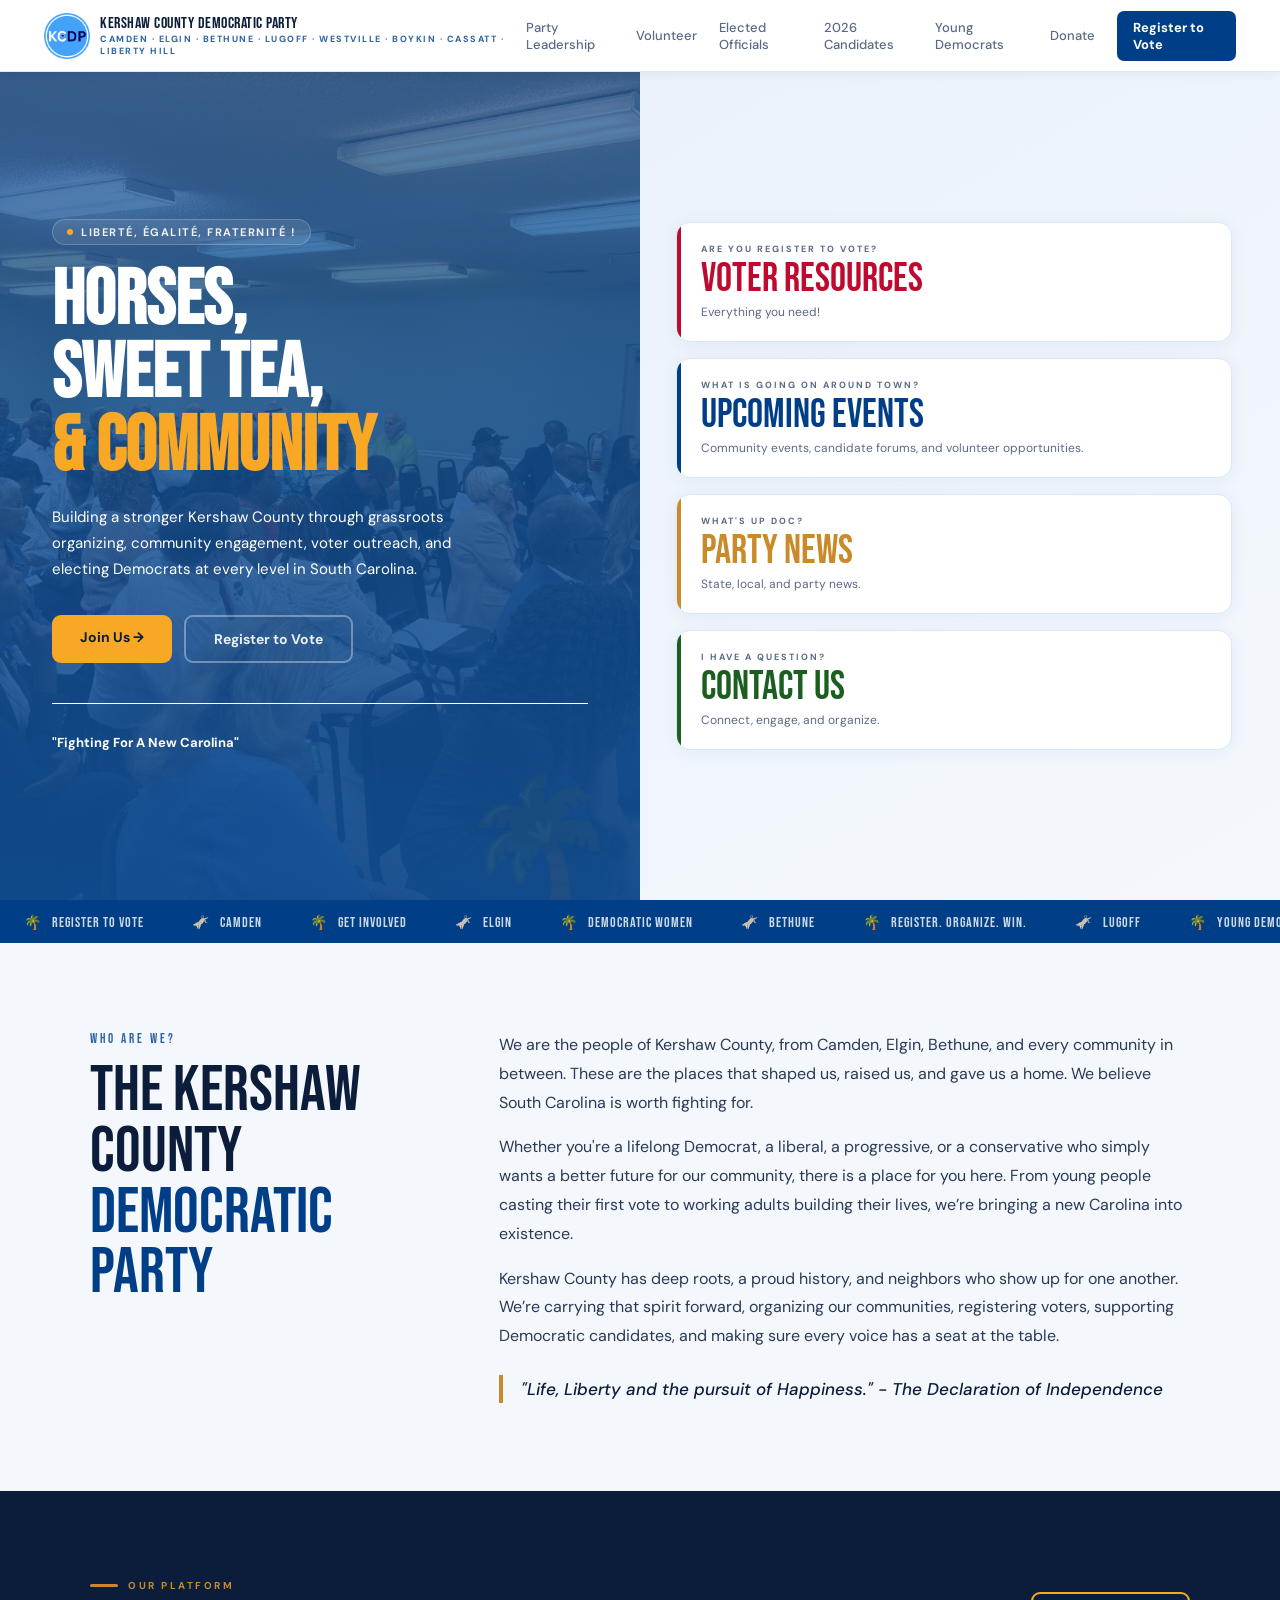
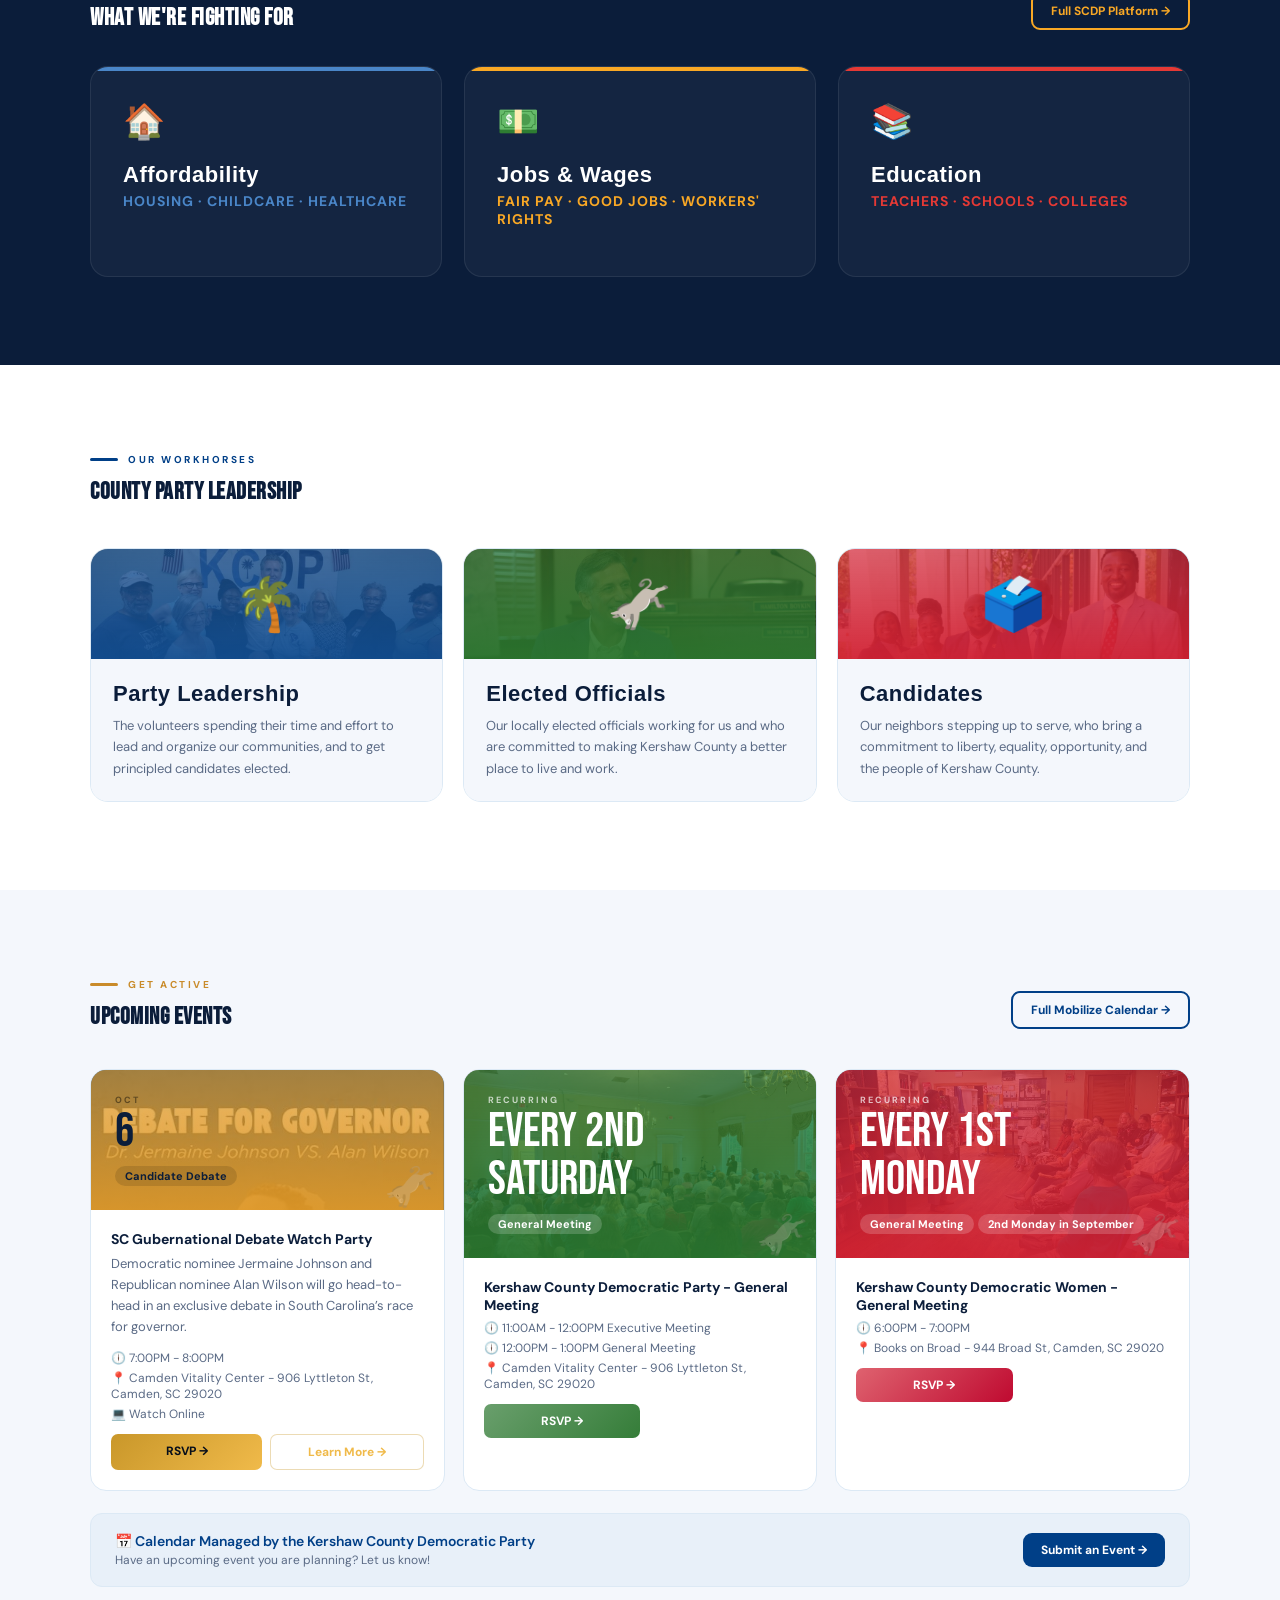
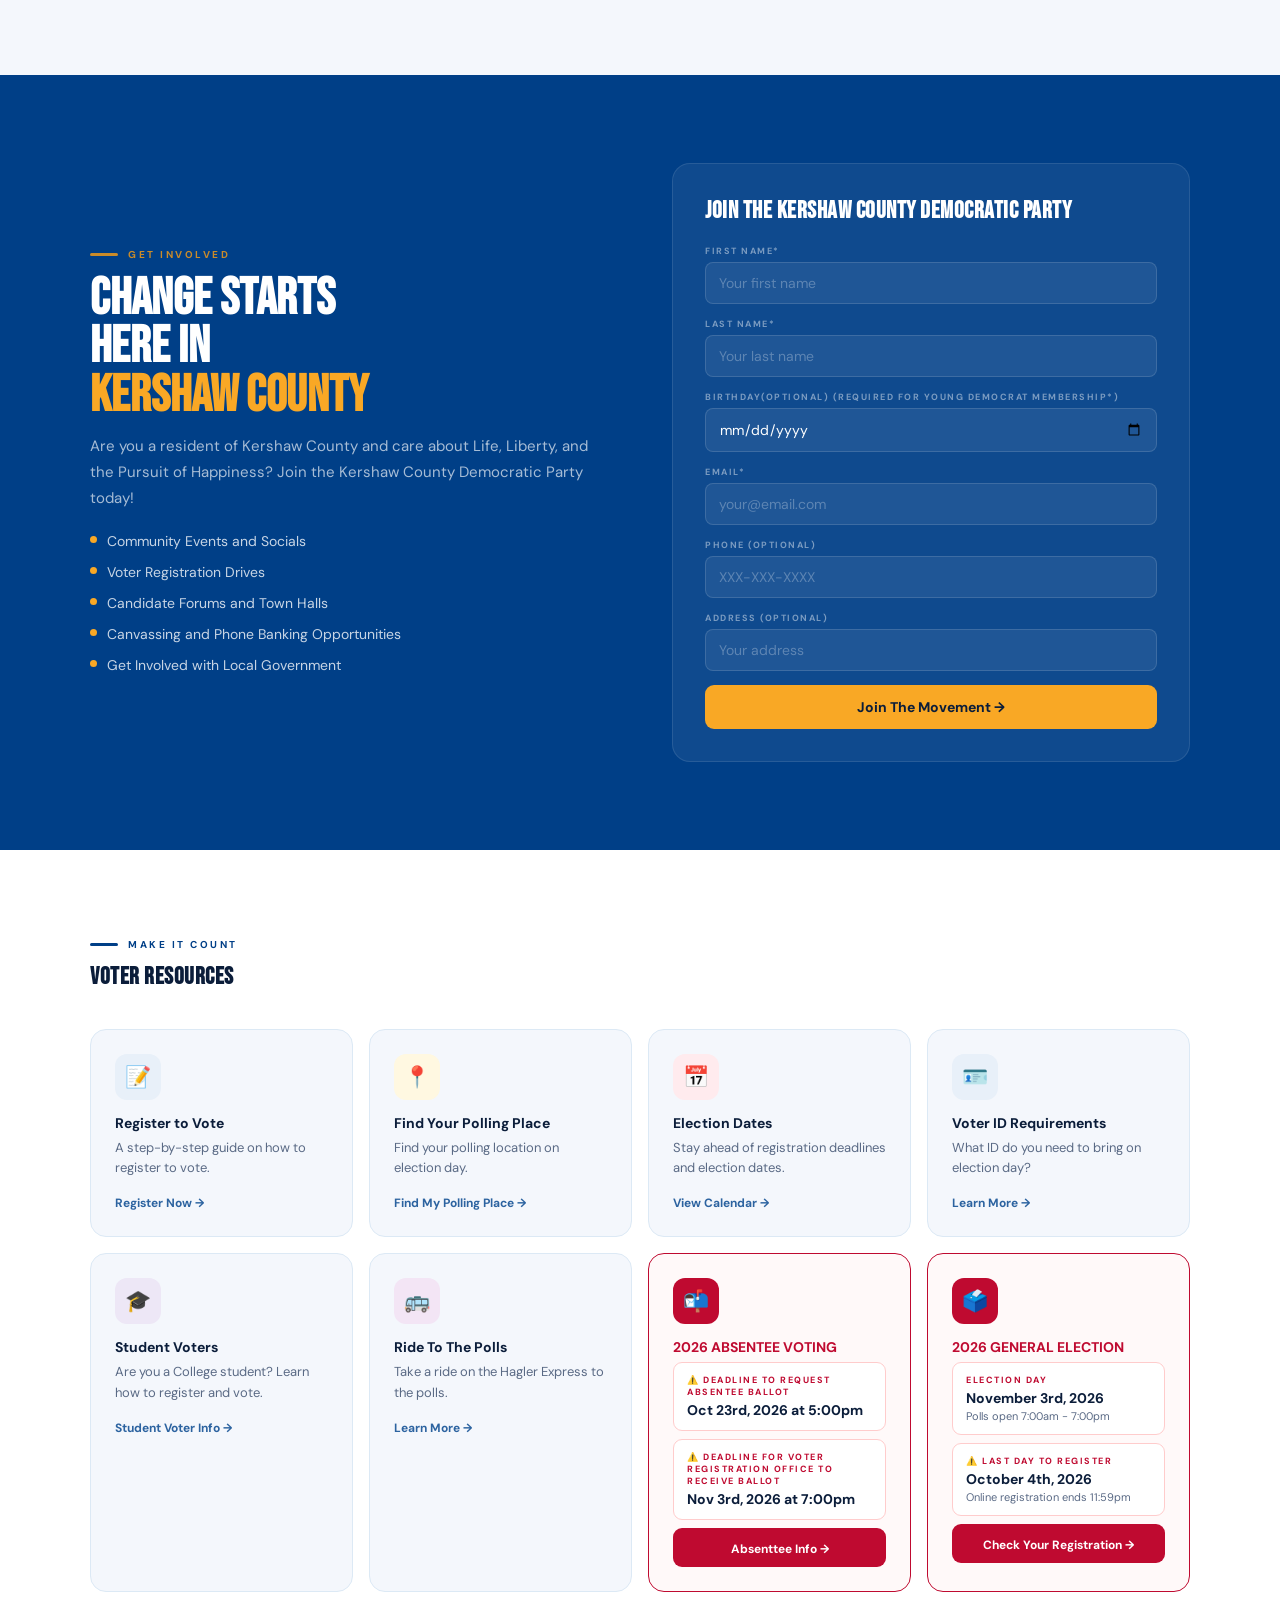
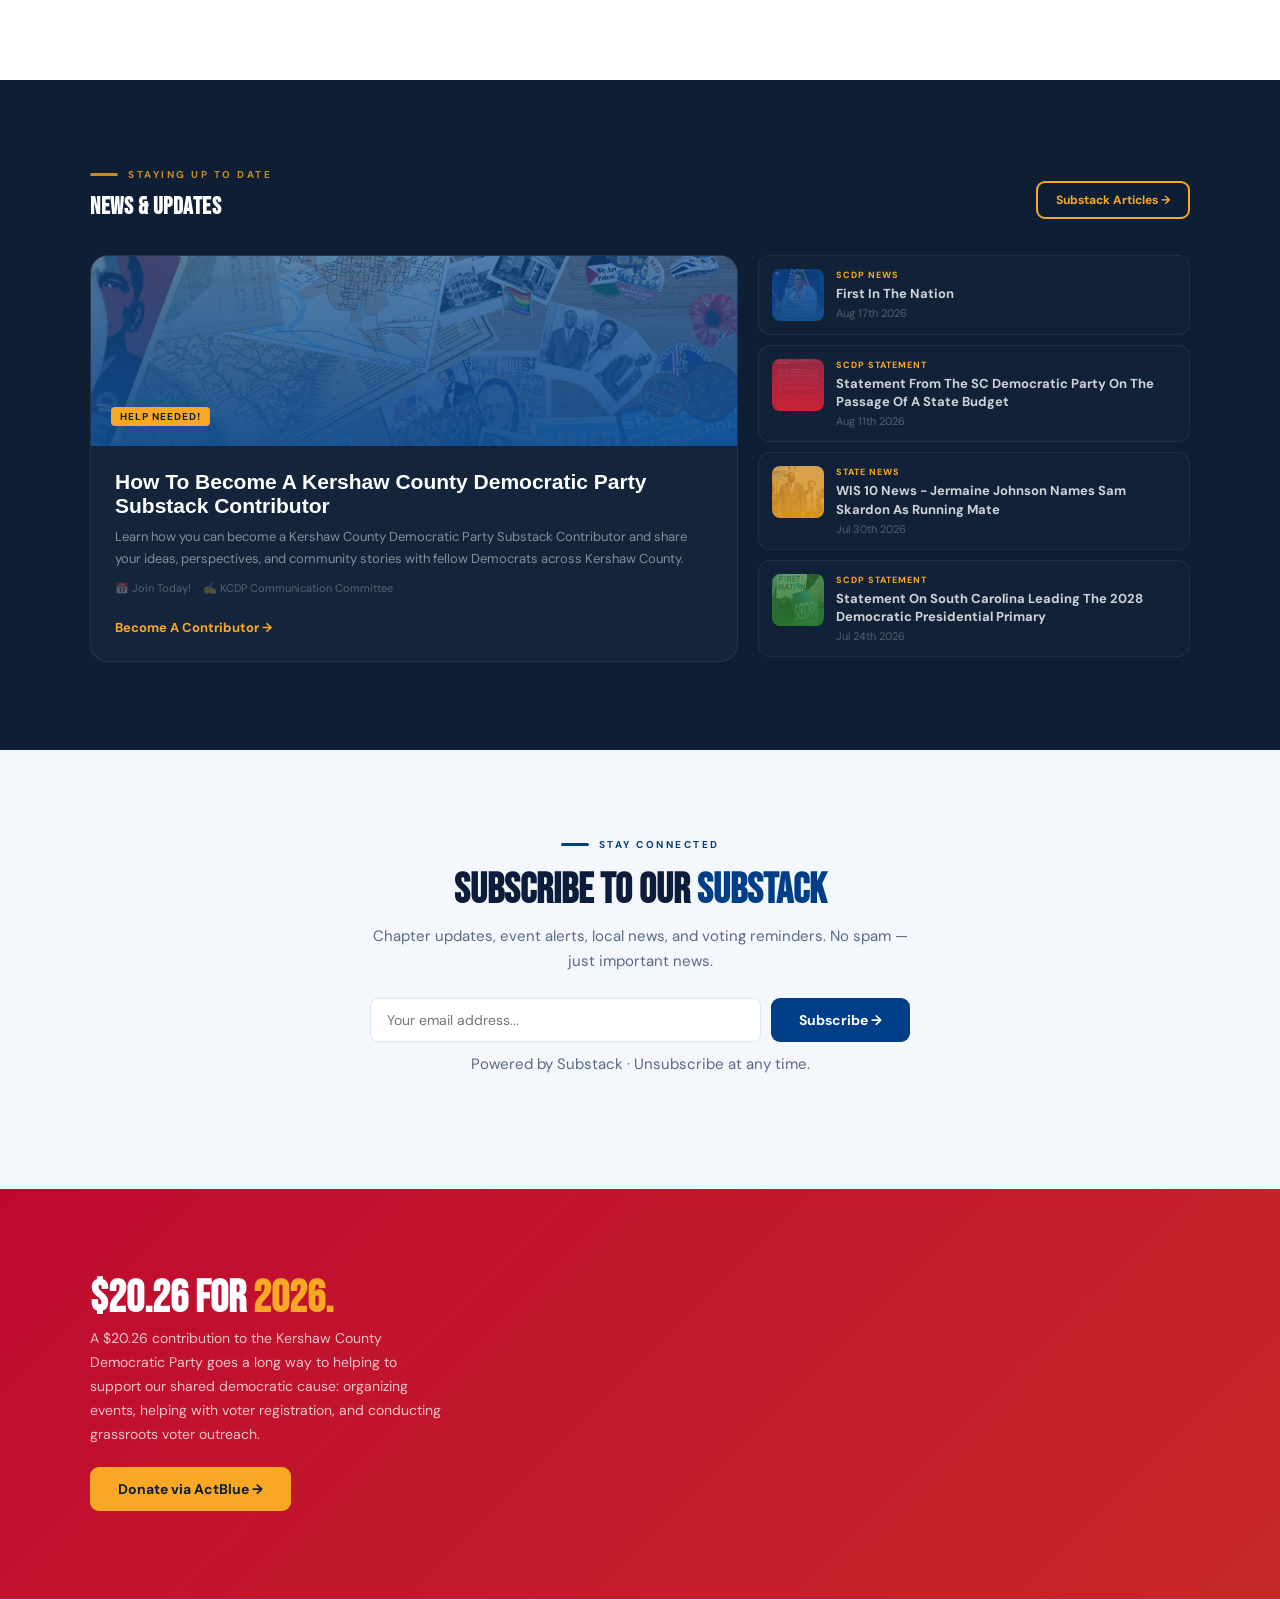
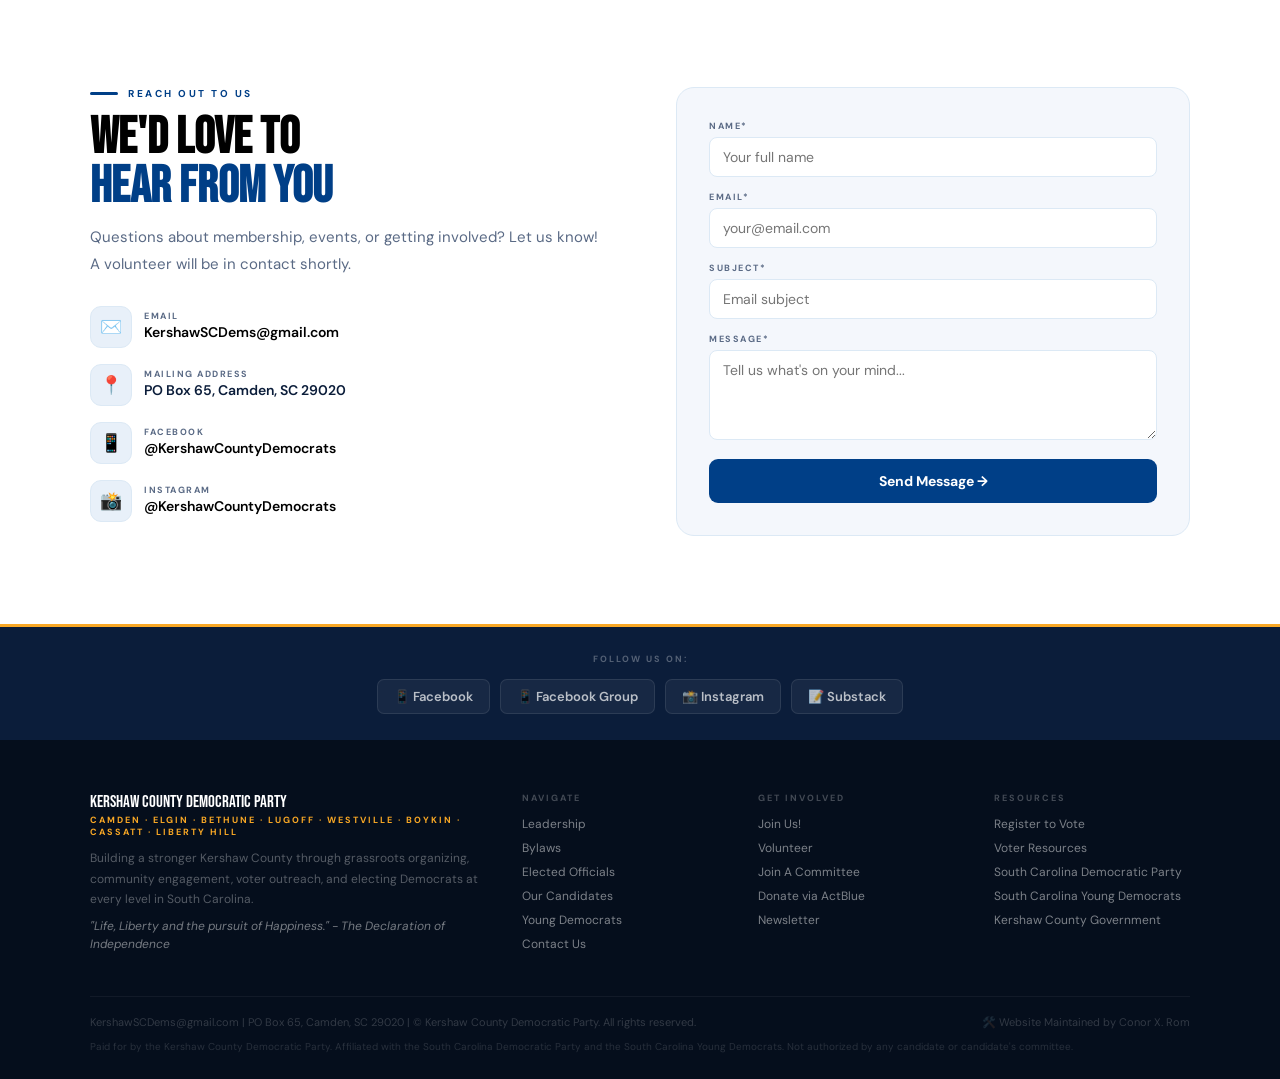
==== commit dee415bd: "Event Update" ====
--- a/index.html
+++ b/index.html
@@ -228,7 +228,7 @@
       <a href="https://www.mobilize.us/kershawcountydemocraticpartysc/" target="_blank" class="btn btn-outline btn-sm">Full Mobilize Calendar →</a>
     </div>
     <div class="event-grid">
-      <!-- CONCERNED CITIZENS OF KERSHAW COUNTY - CANDIDATE FORUM -->
+      <!-- CONCERNED CITIZENS OF KERSHAW COUNTY - CANDIDATE FORUM
       <div class="event-card">
         <div class="ec-bannerexternal blue" style="background-image: linear-gradient(rgba(17, 77, 144, 0.70), rgba(17, 77, 144, 0.95)), url('Events/Candidate Forum 2.jpg'); background-size: cover; background-position: center 20%;">
           <div class="ec-month">SEPT</div>
@@ -247,7 +247,7 @@
           </div>
         </div>
       </div>
-      <!-- JERMAIN JOHNSON - MEET & GREET FUNDRAISER -->
+      JERMAIN JOHNSON - MEET & GREET FUNDRAISER 
       <div class="event-card featured">
         <div class="ec-banner" style="background-image: linear-gradient(rgba(0, 0, 0, 0.70), rgba(0, 0, 0, 0.95)), url('Events/Jermaine Johnson.webp'); background-size: cover; background-position: center 20%;">
           <div class="ec-month">SEPT</div>
@@ -266,7 +266,7 @@
           </div>
         </div>
       </div>
-      <!-- KNIGHTS HILL COMMUNITY PICNIC -->
+      KNIGHTS HILL COMMUNITY PICNIC 
       <div class="event-card">
         <div class="ec-bannerexternal blue" style="background-image: linear-gradient(rgba(17, 77, 144, 0.70), rgba(17, 77, 144, 0.95)), url('Events/Picnic.jpg'); background-size: cover; background-position: center 20%;">
           <div class="ec-month">SEPT</div>
@@ -285,6 +285,8 @@
           </div>
         </div>
       </div>
+      -->
+
       <!-- GUBERNATIONAL DEBATE -->
       <div class="event-card">
         <div class="ec-banner gold" style="background-image: linear-gradient(rgba(225, 153, 39, 0.70), rgba(225, 153, 39, 0.95)), url('Events/Governor Debate.jpg'); background-size: cover; background-position: center 0%;">
@@ -300,7 +302,9 @@
             <span>📍 Camden Vitality Center - 906 Lyttleton St, Camden, SC 29020</span>
             <span>💻 Watch Online</span>
           </div>
-          <div class="event-btns" style="width: 50%;">
+          <div class="event-btns" style="width: 100%;">
+            <a href="https://www.mobilize.us/kershawcountydemocraticpartysc/event/1038141/" target="_blank" class="primary">RSVP →</a>
+          
             <a href="https://www.foxcarolina.com/2026/09/01/exclusive-sc-governors-race-debate-set-between-johnson-wilson/?fbclid=IwY2xjawUT_IhwZG9mBWV4dG4DYWVtAjEwAGJyaWQRMVJHZGcwWEt6Uk1aVTJyRmJzcnRjBmFwcF9pZBAyMjIwMzkxNzg4MjAwODkyAAEeu8noX7pqIrcP3ER_1PvKBqhTvC9eibVO8wowrjN0FFLiphSrB1yTvGqzi58_aem_2tzlekZckSS5FmWO8aIidg" target="_blank" class="secondary">Learn More →</a>
           </div>
         </div>
@@ -319,6 +323,9 @@
             <span>🕕 12:00PM - 1:00PM General Meeting</span>
             <span>📍 Camden Vitality Center - 906 Lyttleton St, Camden, SC 29020</span>
           </div>
+          <div class="event-btns green" style="width: 50%;">
+            <a href="https://www.mobilize.us/kershawcountydemocraticpartysc/event/1043170/" target="_blank" class="primary">RSVP →</a>
+          </div>
         </div>
       </div>
       <!-- RECURRING - WOMENS MEETING -->
@@ -333,6 +340,9 @@
           <div class="ec-meta">
             <span>🕕 6:00PM - 7:00PM</span>
             <span>📍 Books on Broad - 944 Broad St, Camden, SC 29020</span>
+          </div>
+          <div class="event-btns red" style="width: 50%;">
+            <a href="https://www.mobilize.us/kershawcountydemocraticpartysc/event/1043181/" target="_blank" class="primary">RSVP →</a>
           </div>
         </div>
       </div>
--- a/general.css
+++ b/general.css
@@ -15,6 +15,11 @@
   --gray:   #5A6A85;
   --border: #dce9f5;
   --bg:     #f4f7fc;
+  --greendarker: #2a762eb3;
+  --green: #2a762ef2;
+
+  --redlighter: #d12032b3;
+  --red: #BF0A30;
 }
 
 /* typography */
@@ -261,6 +266,9 @@
 .event-btns .secondary { background: rgba(255,255,255,0.07); border: 1px solid rgba(201,151,42,0.35); color: #F0BA4A; }
 .event-btns.blue .primary { background: linear-gradient(135deg, var(--navy), var(--blue)); color: #ffffff; }
 .event-btns.blue .secondary { background: rgba(255,255,255,0.07); border: 1px solid var(--navy); color: var(--blue); }
+.event-btns.green .primary { background: linear-gradient(135deg, var(--greendarker), var(--green)); color: #ffffff; }
+.event-btns.red .primary { background: linear-gradient(135deg, var(--redlighter), var(--red)); color: #ffffff; }
+
 
 .mobilize-bar { background: #e8f0f9; border: 1px solid var(--border); border-radius: 12px; padding: 18px 24px; display: flex; align-items: center; justify-content: space-between; margin-top: 22px; gap: 16px; }
 .mobilize-bar p { font-size: 14px; color: var(--navy); font-weight: 600; }
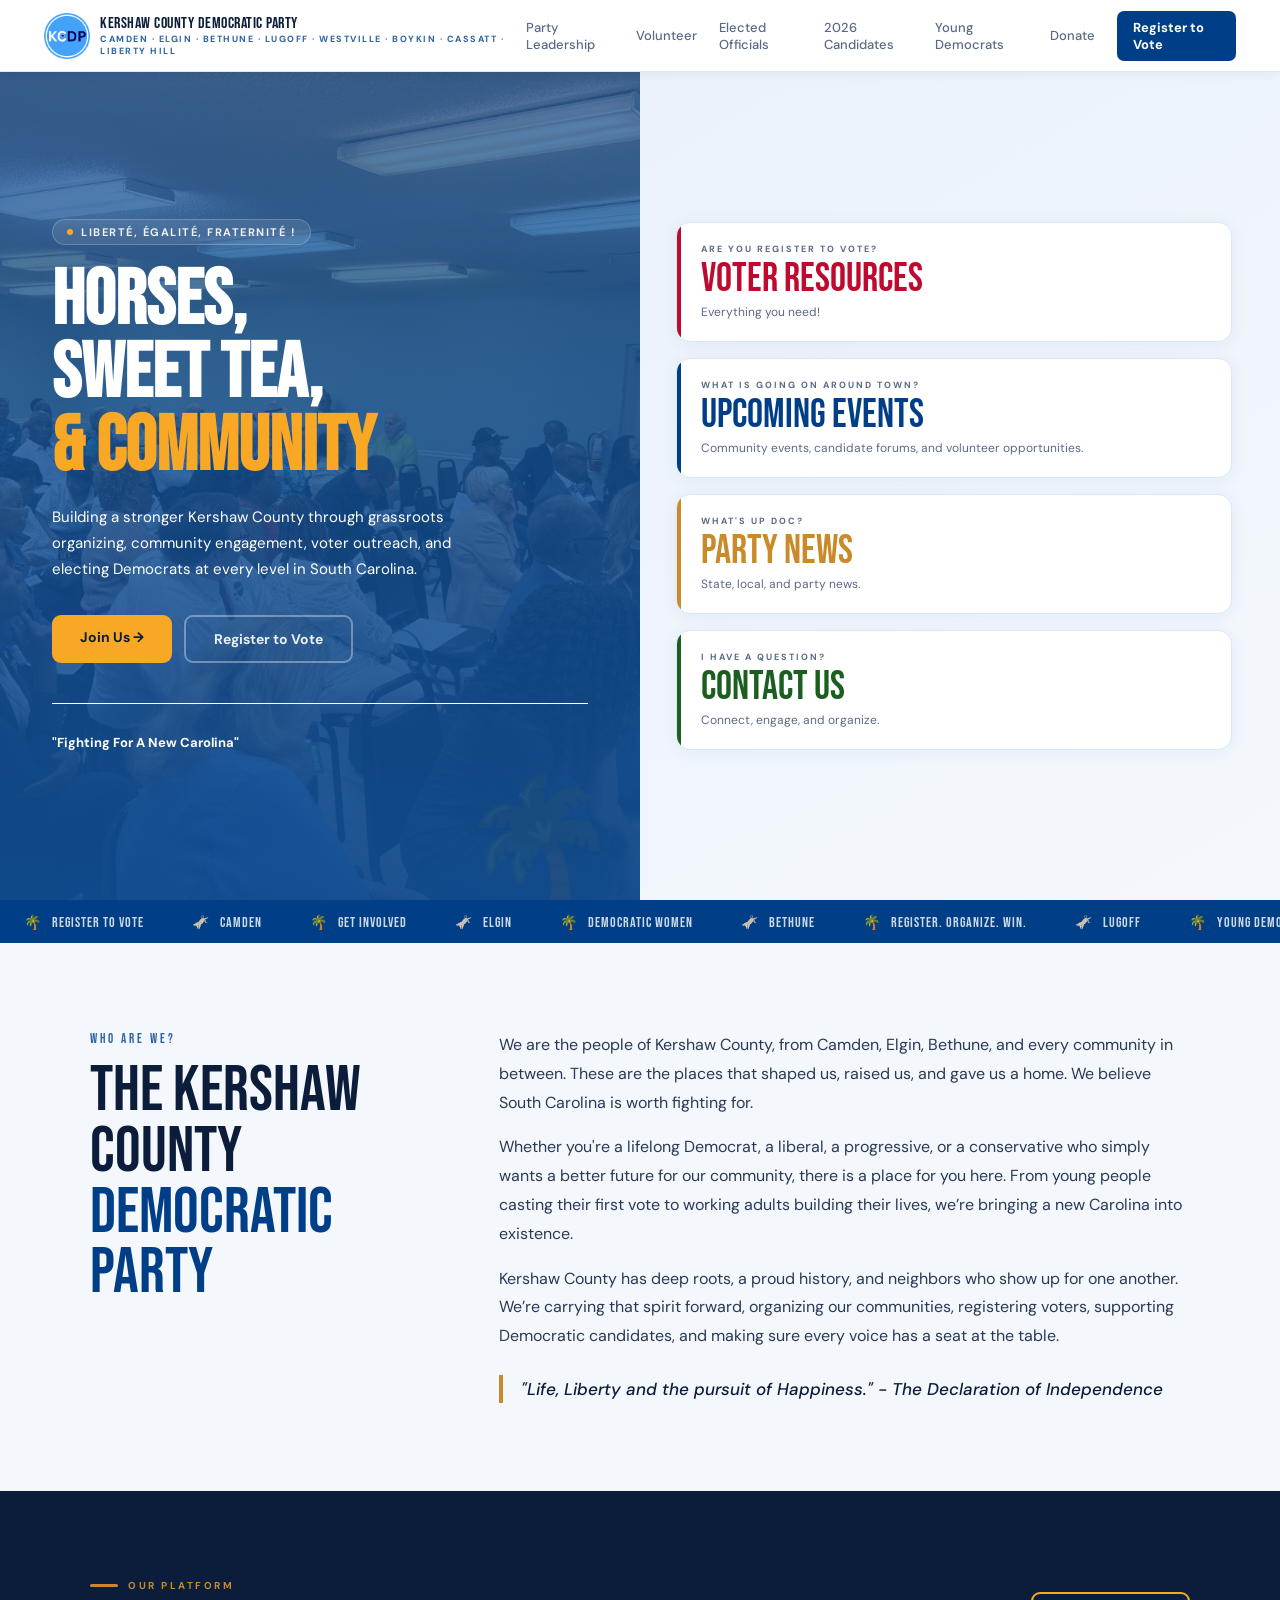
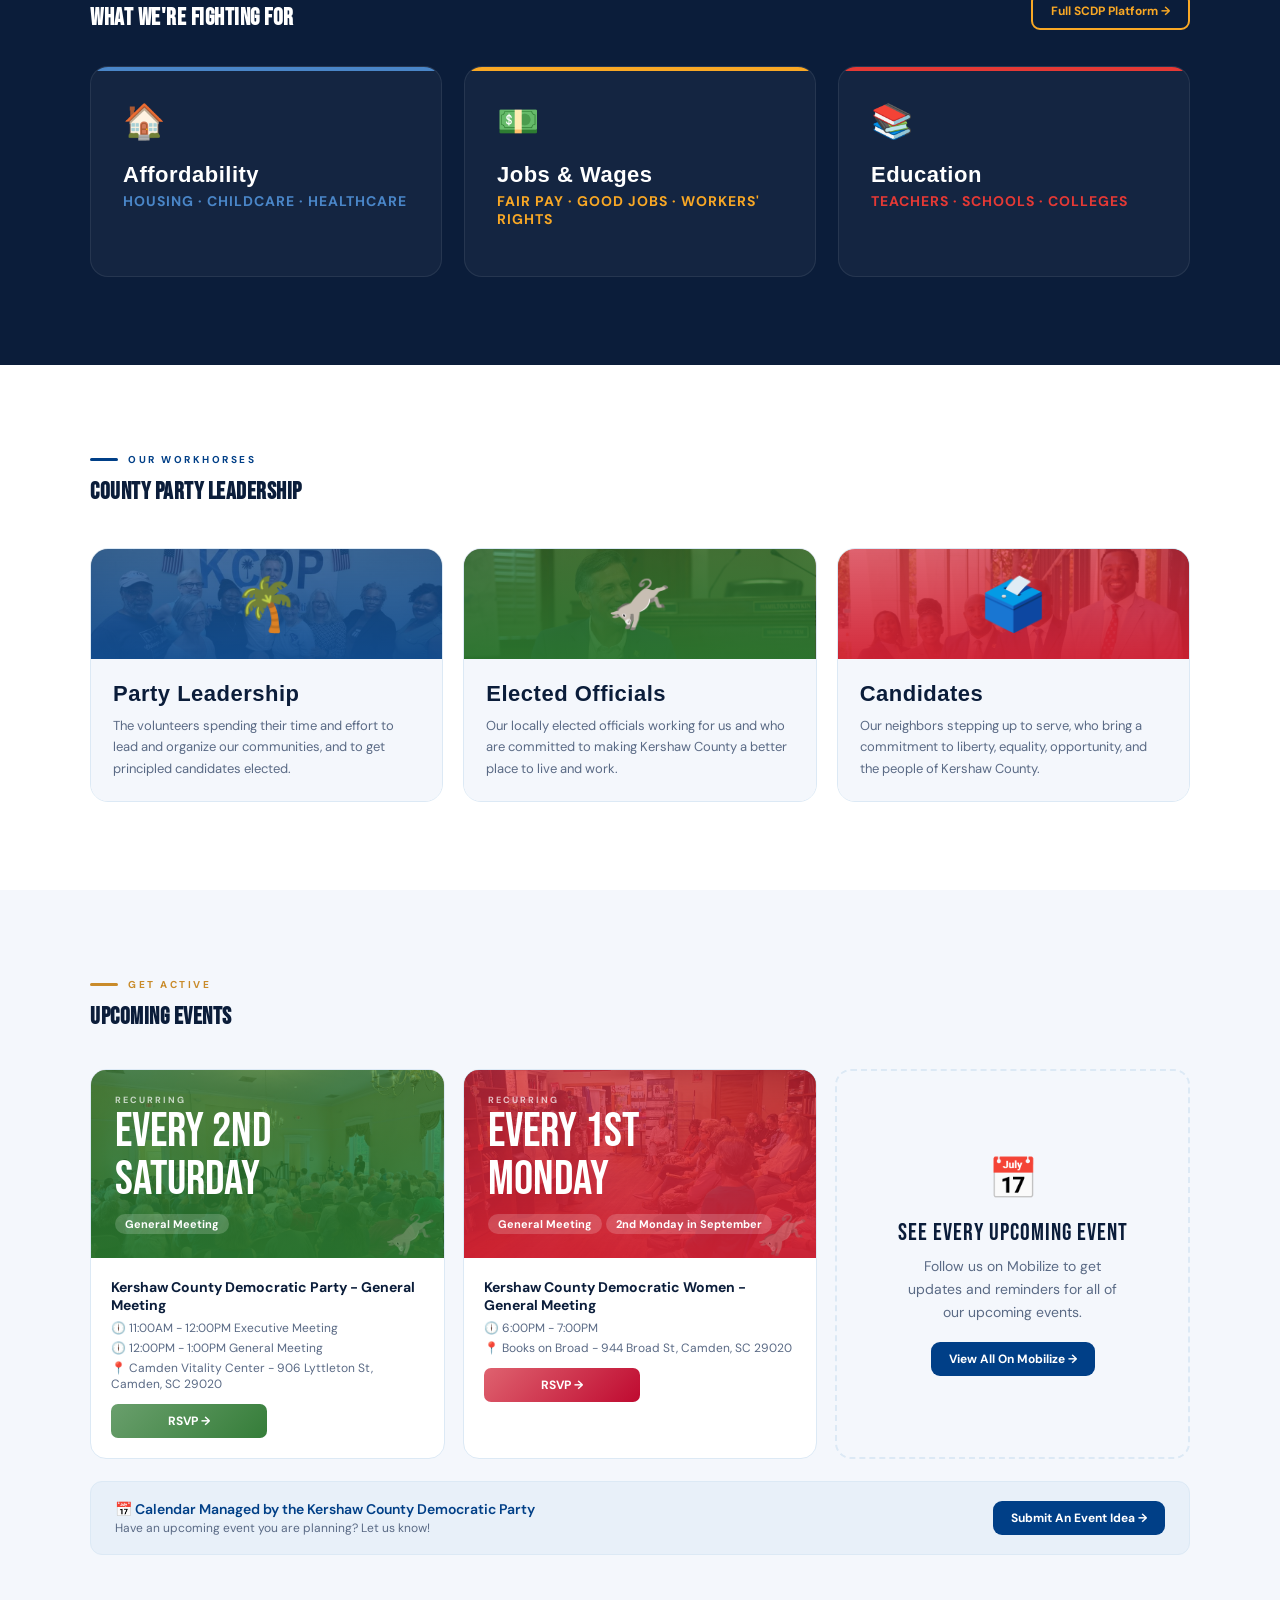
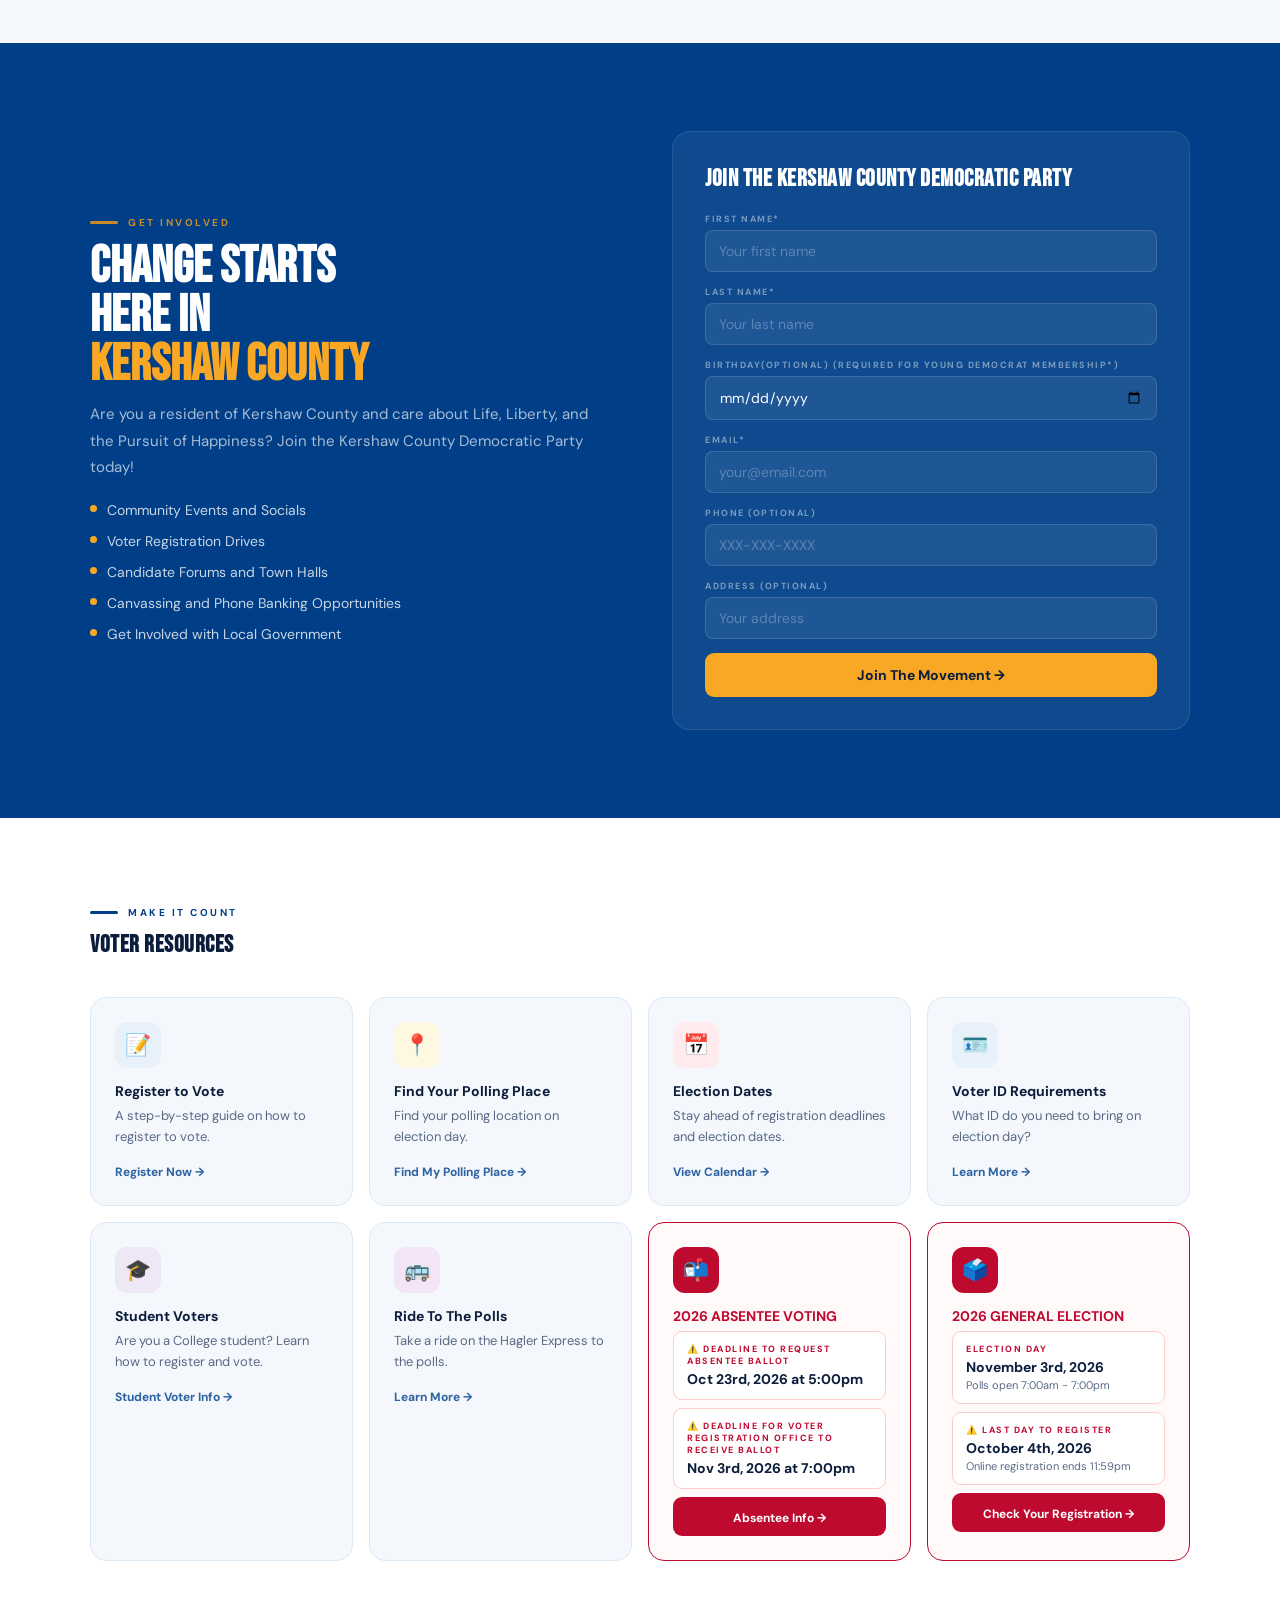
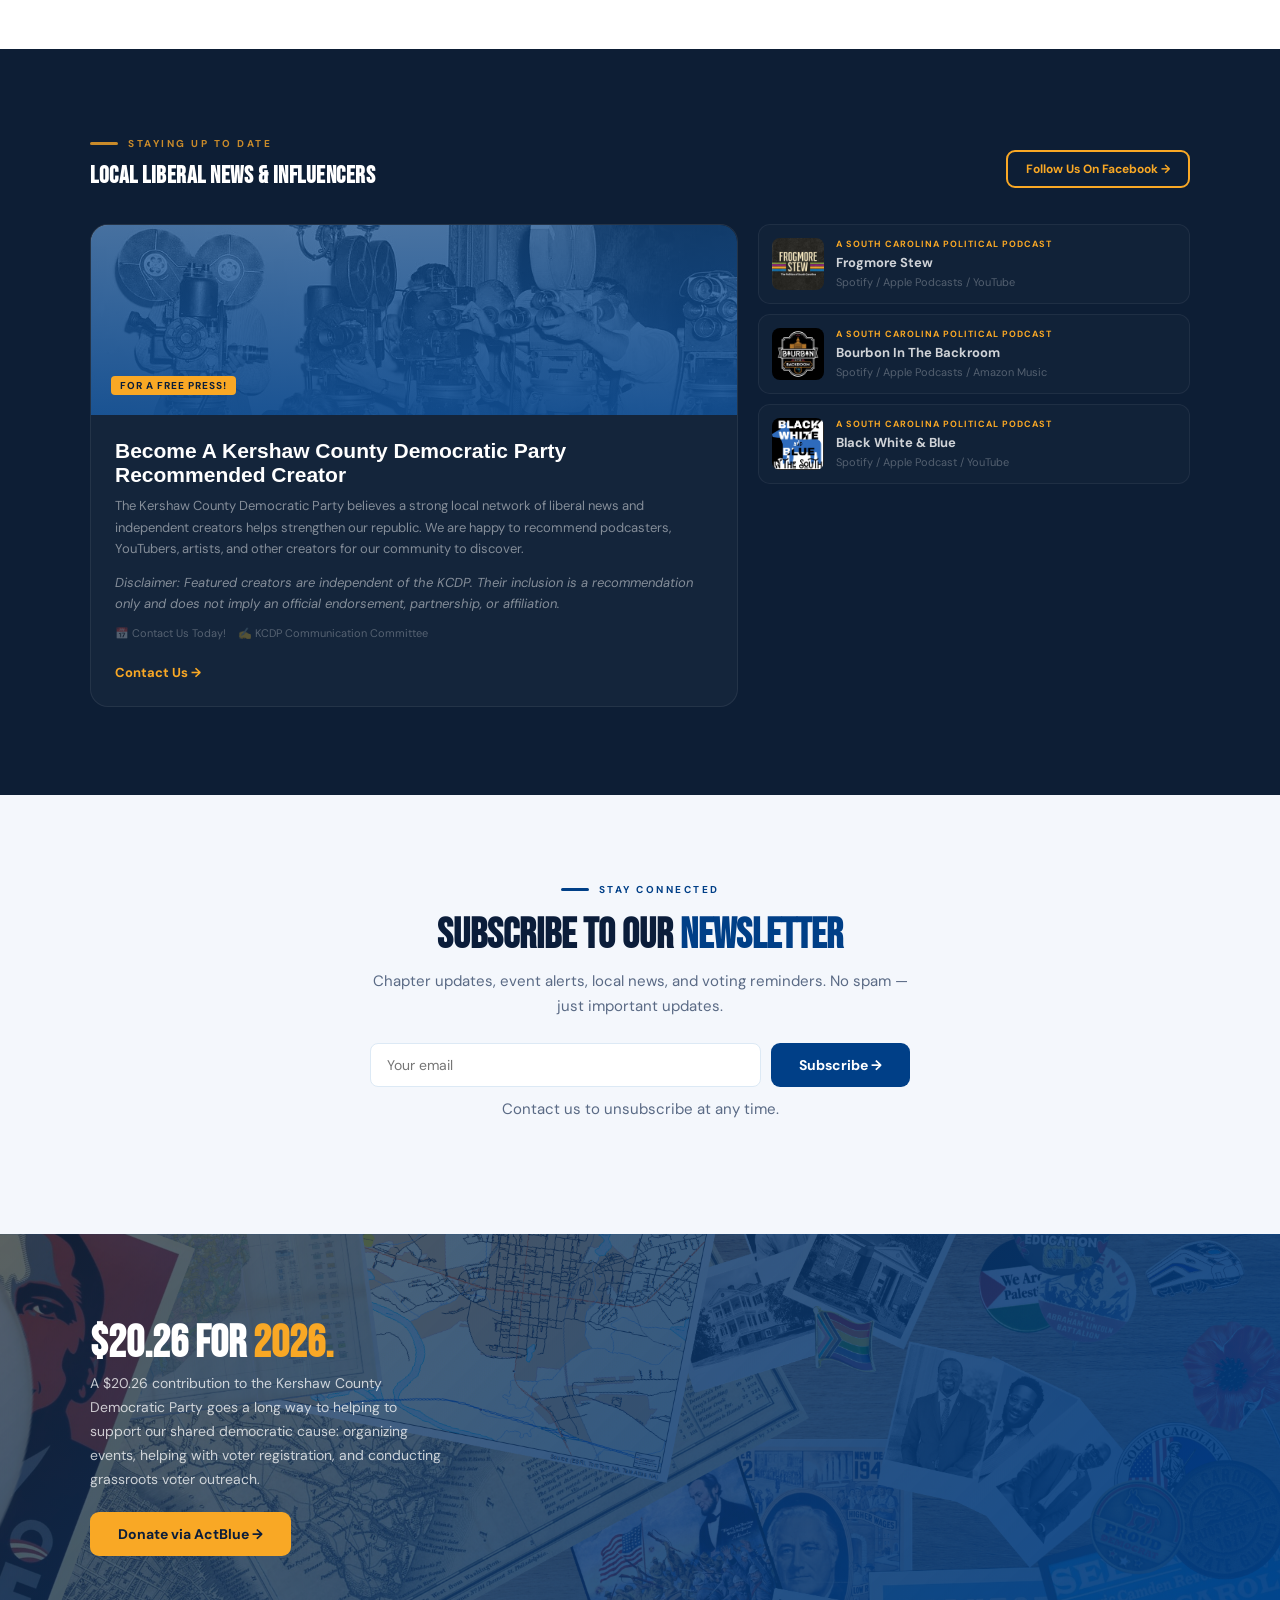
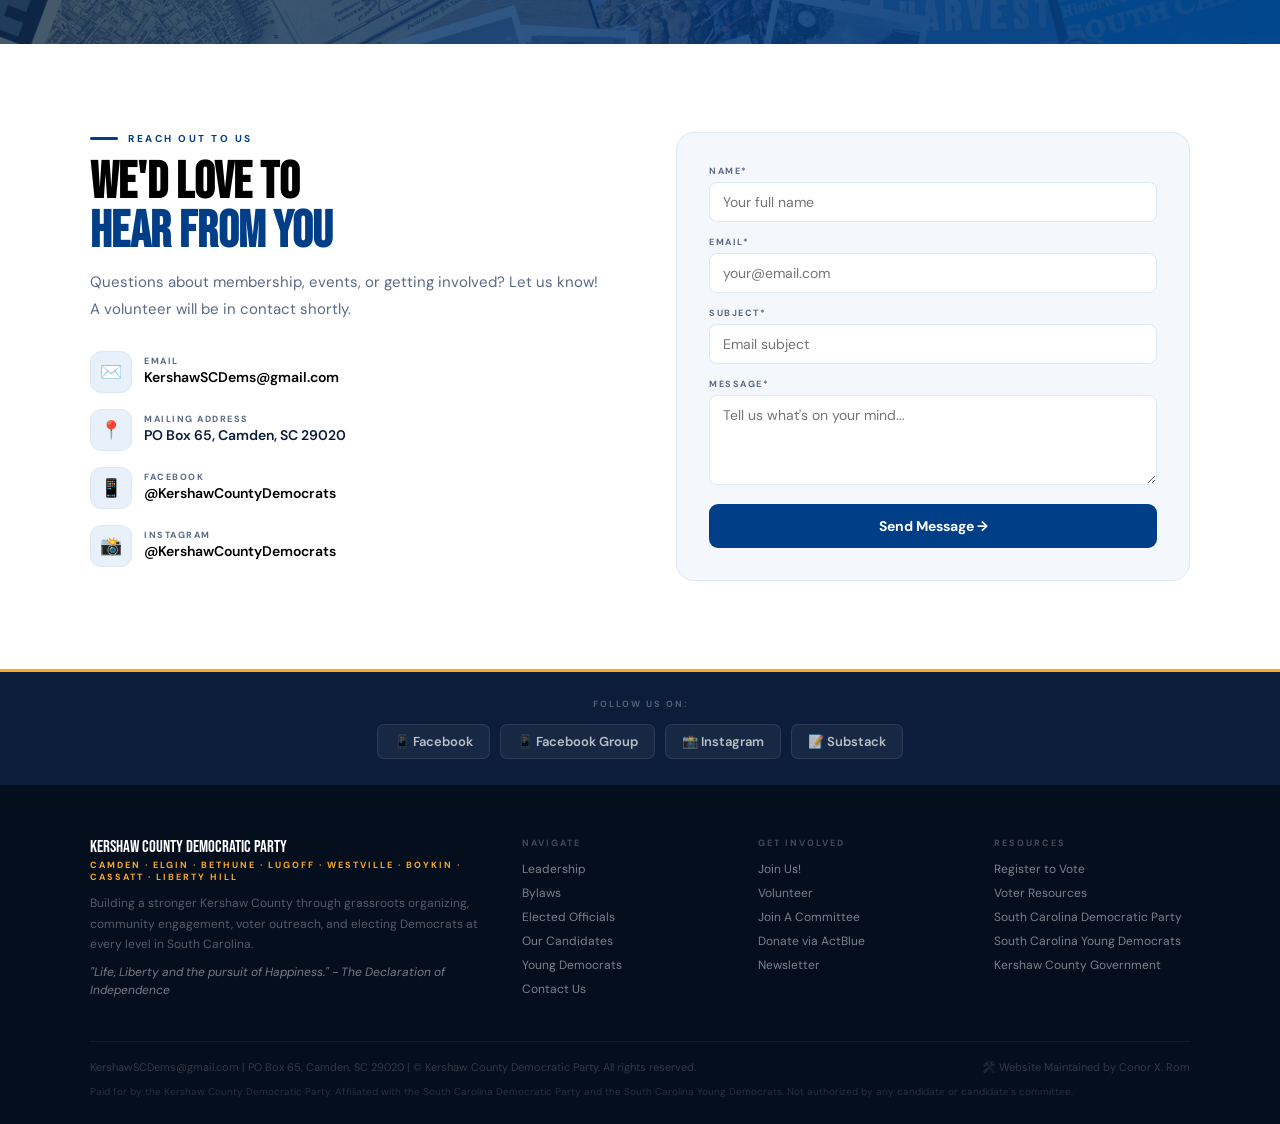
==== commit 47fd7549: "Media Update" ====
--- a/index.html
+++ b/index.html
@@ -225,7 +225,7 @@
         </div>
         <h2 class="heading" class="h-lg h-dark">Upcoming Events</h2>
       </div>
-      <a href="https://www.mobilize.us/kershawcountydemocraticpartysc/" target="_blank" class="btn btn-outline btn-sm">Full Mobilize Calendar →</a>
+      <!--<a href="https://www.mobilize.us/kershawcountydemocraticpartysc/" target="_blank" class="btn btn-outline btn-sm">Full Mobilize Calendar →</a>-->
     </div>
     <div class="event-grid">
       <!-- CONCERNED CITIZENS OF KERSHAW COUNTY - CANDIDATE FORUM
@@ -247,7 +247,9 @@
           </div>
         </div>
       </div>
-      JERMAIN JOHNSON - MEET & GREET FUNDRAISER 
+      -->
+
+      <!-- JERMAIN JOHNSON - MEET & GREET FUNDRAISER 
       <div class="event-card featured">
         <div class="ec-banner" style="background-image: linear-gradient(rgba(0, 0, 0, 0.70), rgba(0, 0, 0, 0.95)), url('Events/Jermaine Johnson.webp'); background-size: cover; background-position: center 20%;">
           <div class="ec-month">SEPT</div>
@@ -266,7 +268,9 @@
           </div>
         </div>
       </div>
-      KNIGHTS HILL COMMUNITY PICNIC 
+      -->
+
+      <!-- KNIGHTS HILL COMMUNITY PICNIC 
       <div class="event-card">
         <div class="ec-bannerexternal blue" style="background-image: linear-gradient(rgba(17, 77, 144, 0.70), rgba(17, 77, 144, 0.95)), url('Events/Picnic.jpg'); background-size: cover; background-position: center 20%;">
           <div class="ec-month">SEPT</div>
@@ -287,7 +291,7 @@
       </div>
       -->
 
-      <!-- GUBERNATIONAL DEBATE -->
+      <!-- GUBERNATIONAL DEBATE
       <div class="event-card">
         <div class="ec-banner gold" style="background-image: linear-gradient(rgba(225, 153, 39, 0.70), rgba(225, 153, 39, 0.95)), url('Events/Governor Debate.jpg'); background-size: cover; background-position: center 0%;">
           <div class="ec-month">Oct</div>
@@ -309,6 +313,8 @@
           </div>
         </div>
       </div>
+      -->
+
       <!-- RECURRING - GENERAL MEETING -->
       <div class="event-card">
         <div class="ec-banner green" style="background-image: linear-gradient(rgba(42, 118, 46, 0.70), rgba(42, 118, 46, 0.95)), url('Events/KCDP Membership 2.jpg'); background-size: cover; background-position: center;">
@@ -346,6 +352,16 @@
           </div>
         </div>
       </div>
+      <!-- SEE MORE -->
+      <div class="event-card" style="border:2px dashed var(--border);background:var(--off-white);display:flex;align-items:center;justify-content:center;min-height:280px;">
+        <div style="text-align:center;padding:32px 24px;">
+          <div style="font-size:40px;margin-bottom:14px;">📅</div>
+          <div style="font-family:'Bebas Neue',sans-serif;font-size:24px;color:var(--near-black);letter-spacing:1px;margin-bottom:8px;">See Every Upcoming Event</div>
+          <p style="font-size:14px;color:var(--gray);line-height:1.65;margin-bottom:18px;max-width:220px;margin-left:auto;margin-right:auto;">Follow us on Mobilize to get updates and reminders for all of our upcoming events.</p>
+          <a href="https://www.mobilize.us/kershawcountydemocraticpartysc/" target="_blank" class="btn btn-navy btn-sm">View All On Mobilize →</a>
+        </div>
+      </div>
+
       <!-- EVENT BACKUP
       <div class="event-card featured">
         <div class="ec-banner">
@@ -375,7 +391,7 @@
         <p>📅 Calendar Managed by the Kershaw County Democratic Party</p>
         <small>Have an upcoming event you are planning? Let us know!</small>
       </div>
-      <a href="https://forms.gle/wuBX5fwAFGi1aSs77" target="_blank" class="btn btn-navy btn-sm">Submit an Event →</a>
+      <a href="https://forms.gle/wuBX5fwAFGi1aSs77" target="_blank" class="btn btn-navy btn-sm">Submit An Event Idea →</a>
     </div>
   </div>
 </section>
@@ -558,7 +574,7 @@
           <div class="dvalue">Nov 3rd, 2026 at 7:00pm</div>
         </div>
         <div class="deadline-cta">
-          <a href="https://scvotes.gov/voters/absentee-voting/" target="_blank">Absenttee Info →</a>
+          <a href="https://scvotes.gov/voters/absentee-voting/" target="_blank">Absentee Info →</a>
         </div>
       </div>
       <!-- election deadline card — update with your next major election -->
@@ -589,72 +605,62 @@
     <div class="flex-between mb-36">
       <div>
         <div class="eyebrow"><div class="eyebrow-line"></div><span class="eyebrow-text">Staying Up To Date</span></div>
-        <h2 class="heading" class="h-lg h-white" style="color: white;">News &amp; Updates</h2>
-      </div>
-      <a href="https://substack.com/@kershawcountydemocrats" target="_blank" class="btn btn-outline-gold btn-sm">Substack Articles →</a>
+        <h2 class="heading" class="h-lg h-white" style="color: white;">Local Liberal News &amp; Influencers</h2>
+      </div>
+      <a href="https://www.facebook.com/KershawCountyDemocrats/" target="_blank" class="btn btn-outline-gold btn-sm">Follow Us On Facebook →</a>
     </div>
     <div class="blog-wrap">
-      <a href="https://docs.google.com/forms/d/e/1FAIpQLScitnsKqq1kyL7NLSP7EzQLTbBuHKd9ytjZ5srKs5QCx-iGAg/viewform" target="_blank">
+      <a href="#contact" target="_blank">
         
       <div class="blog-main">
-        <div class="blog-main-img" style="background-image: linear-gradient(rgba(17, 77, 144, 0.70), rgba(17, 77, 144, 0.95)), url('Images/KCDP Table.png'); background-size: cover; background-position: center;"><span class="tag">Help Needed!</span></div>
+        <div class="blog-main-img" style="background-image: linear-gradient(rgba(17, 77, 144, 0.70), rgba(17, 77, 144, 0.95)), url('Images/FDR Fireside Chat.webp'); background-size: cover; background-position: center 30%;"><span class="tag">FOR A FREE PRESS!</span></div>
         <div class="blog-main-body">
-          <h3 style="font-family: sans-serif; font-weight: bold;">How To Become A Kershaw County Democratic Party Substack Contributor</h3>
-          <p>Learn how you can become a Kershaw County Democratic Party Substack Contributor and share your ideas, perspectives, and community stories with fellow Democrats across Kershaw County.</p>
-          <div class="meta"><span>📅 Join Today!</span><span>✍️ KCDP Communication Committee</span></div>
+          <h3 style="font-family: sans-serif; font-weight: bold;">Become A Kershaw County Democratic Party Recommended Creator</h3>
+          <p>The Kershaw County Democratic Party believes a strong local network of liberal news and independent creators helps strengthen our republic. We are happy to recommend podcasters, YouTubers, artists, and other creators for our community to discover.</p>
+          <p><i>Disclaimer: Featured creators are independent of the KCDP. Their inclusion is a recommendation only and does not imply an official endorsement, partnership, or affiliation.</i></p>
+          <div class="meta"><span>📅 Contact Us Today!</span><span>✍️ KCDP Communication Committee</span></div>
           </br>
-          <span style="color: #f9a825; font-weight: 700; font-size: 13px; display: inline-block;">Become A Contributor →</span>
+          <span style="color: #f9a825; font-weight: 700; font-size: 13px; display: inline-block;">Contact Us →</span>
         </div>
       </div>
       </a>
       <div class="blog-sidebar">
-        <!-- NEWS #1 -->
-        <a href="https://kershawcountydemocrats.substack.com/p/first-in-the-nation?r=8z5kx2&utm_campaign=post&utm_medium=web&showWelcomeOnShare=true" target="_blank" class="blog-mini-link">
+        <!-- FROGMORE STEW -->
+        <a href="https://www.frogmorestewsc.com/" target="_blank" class="blog-mini-link">
           <div class="blog-mini">
-          <div class="blog-mini-thumb blue" style="background-image: linear-gradient(rgba(17, 77, 144, 0.70), rgba(17, 77, 144, 0.95)), url('News/First In Nation.jpg'); background-size: cover; background-position: center;"></div>
+          <div class="blog-mini-thumb blue" style="background-image: url('Images/Influencer Frogmore Stew.jpg'); background-size: cover; background-position: center;"></div>
             <div>
-              <div class="tag">SCDP News</div>
-              <h4>First In The Nation</h4>
-              <div class="date">Aug 17th 2026</div>
+              <div class="tag">A South Carolina Political Podcast</div>
+              <h4>Frogmore Stew</h4>
+              <div class="date">Spotify / Apple Podcasts / YouTube</div>
             </div>
           </div>
         </a>
 
-        <!-- NEWS #2 -->
-        <a href="https://scdp.org/press-release/statement-from-the-south-carolina-democratic-party-on-the-passage-of-a-state-budget/" target="_blank" class="blog-mini-link">
+        <!-- BOURBON IN THE BACKROOM -->
+        <a href="https://bourboninthebackroom.buzzsprout.com/" target="_blank" class="blog-mini-link">
           <div class="blog-mini">
-          <div class="blog-mini-thumb red" style="background-image: linear-gradient(rgba(209, 32, 50, 0.70), rgba(209, 32, 50, 0.95)), url('News/State Budget Watch.jpg'); background-size: cover; background-position: center;"></div>
+          <div class="blog-mini-thumb red" style="background-image: url('Images/Influencer Bourbon In The Backroom.jpg'); background-size: cover; background-position: center;"></div>
             <div>
-              <div class="tag">SCDP Statement</div>
-              <h4>Statement From The SC Democratic Party On The Passage Of A State Budget</h4>
-              <div class="date">Aug 11th 2026</div>
+              <div class="tag">A South Carolina Political Podcast</div>
+              <h4>Bourbon In The Backroom</h4>
+              <div class="date">Spotify / Apple Podcasts / Amazon Music</div>
             </div>
           </div>
         </a>
 
-        <!-- NEWS #3 -->
-        <a href="https://www.wistv.com/2026/07/30/jermaine-johnson-announce-running-mate-sc-governors-race/" target="_blank" class="blog-mini-link">
+        <!-- BLACK WHITE AND BLUE -->
+        <a href="https://www.youtube.com/redirect?event=channel_header&redir_token=QUZZTVljSFZxZHUtb0tMT1BZVTJobGJPTHRuYnxBSTVJdTV1WGxDNUowSVBUbndwNjZ6SlZqSC1JZTBTR2NTSzJXdDNGeldtQW1qSFVabnJmbC00TktRVWJhM3NWRWtBdXphVlRsdGgteDNNaUt6UDQxNUdzbENwdnlBSmJucXlI&q=https%3A%2F%2Flinktr.ee%2Fbwabits" target="_blank" class="blog-mini-link">
           <div class="blog-mini">
-          <div class="blog-mini-thumb gold" style="background-image: linear-gradient(rgba(225, 153, 39, 0.70), rgba(225, 153, 39, 0.95)), url('News/Lt Governor Pick.jpg'); background-size: cover; background-position: center;"></div>
+          <div class="blog-mini-thumb gold" style="background-image: url('Images/Influencer Black White And Blue.jpg'); background-size: cover; background-position: center;"></div>
             <div>
-              <div class="tag">State News</div>
-              <h4>WIS 10 News - Jermaine Johnson Names Sam Skardon As Running Mate</h4>
-              <div class="date">Jul 30th 2026</div>
+              <div class="tag">A South Carolina Political Podcast</div>
+              <h4>Black White & Blue</h4>
+              <div class="date">Spotify / Apple Podcast / YouTube </div>
             </div>
           </div>
         </a>
         
-        <!-- NEWS #4 -->
-        <a href="https://scdp.org/press-release/statement-from-south-carolina-democratic-party-chair-christale-spain-on-the-dnc-rules-and-bylaws-committee-decision-to-select-south-carolina-to-lead-off-the-2028-democratic-presidential-primary/" target="_blank" class="blog-mini-link">
-          <div class="blog-mini">
-          <div class="blog-mini-thumb green" style="background-image: linear-gradient(rgba(42, 118, 46, 0.70), rgba(42, 118, 46, 0.95)), url('News/First In Nation 2.jpg'); background-size: cover; background-position: center;"></div>
-            <div>
-              <div class="tag">SCDP Statement</div>
-              <h4>Statement On South Carolina Leading The 2028 Democratic Presidential Primary</h4>
-              <div class="date">Jul 24th 2026</div>
-            </div>
-          </div>
-        </a>
       </div>
     </div>
   </div>
@@ -667,19 +673,61 @@
       <div class="eyebrow-line"></div>
       <span class="eyebrow-text">Stay Connected</span>
     </div>
-    <h2>Subscribe To Our<span> Substack</span></h2>
-    <p>Chapter updates, event alerts, local news, and voting reminders. No spam — just important news.</p>
-    <div class="nl-form">
-      <input type="email" id="nl-email" placeholder="Your email address...">
-       <button class="btn btn-navy" onclick="window.open('https://kershawcountydemocrats.substack.com/subscribe?email='+document.getElementById('nl-email').value,'_blank')">Subscribe →</button>
-    </div>
-    <p class="nl-note">Powered by Substack · Unsubscribe at any time.</p>
+
+    <h2>Subscribe To Our<span> Newsletter</span></h2>
+
+    <p>Chapter updates, event alerts, local news, and voting reminders. No spam — just important updates.</p>
+
+    <form
+      name="newsletter-form"
+      id="newsletter-form"
+      class="nl-form"
+      action="https://docs.google.com/forms/d/e/1FAIpQLSfXV3FO8YQFcQzAiVRNMeFLuqgHX2kbHuJEwxz2FW7z1fYp3w/formResponse"
+      method="POST"
+      target="newsletter_iframe"
+      onsubmit="newsletterSubmitted = true;"
+    >
+      <input
+        type="email"
+        name="entry.1242446096"
+        id="nl-name"
+        placeholder="Your email"
+        maxlength="45"
+        required
+      >
+
+      <button type="submit" class="btn btn-navy">
+        Subscribe →
+      </button>
+    </form>
+
+    <iframe
+      name="newsletter_iframe"
+      id="newsletter_iframe"
+      style="display:none;"
+      onload="if(newsletterSubmitted) { newsletterFormSubmitted(); }"
+    ></iframe>
+
+    <p id="newsletter-success" class="success" style="display:none; margin-top:20px;">
+      Thank you for subscribing!
+    </p>
+
+    <p class="nl-note">Contact us to unsubscribe at any time.</p>
   </div>
 </section>
 
+<script>
+  var newsletterSubmitted = false;
+
+  function newsletterFormSubmitted() {
+    newsletterSubmitted = false;
+    document.getElementById('newsletter-form').style.display = 'none';
+    document.getElementById('newsletter-success').style.display = 'block';
+  }
+</script>
+
 <!-- donate -->
-<section class="section bg-red-grad" id="donate">
-  <div class="container">
+<section class="section" id="donate" style="background-image: linear-gradient(135deg, rgba(23, 42, 70, 0.70) 0%, rgba(0, 63, 135, 0.95) 100%), url('Images/KCDP Table.png'); background-size: cover; background-position: center;"><div class="container">
     <div class="donate-inner">
       <div>
         <h2>$20.26 for <span>2026.</span></h2>
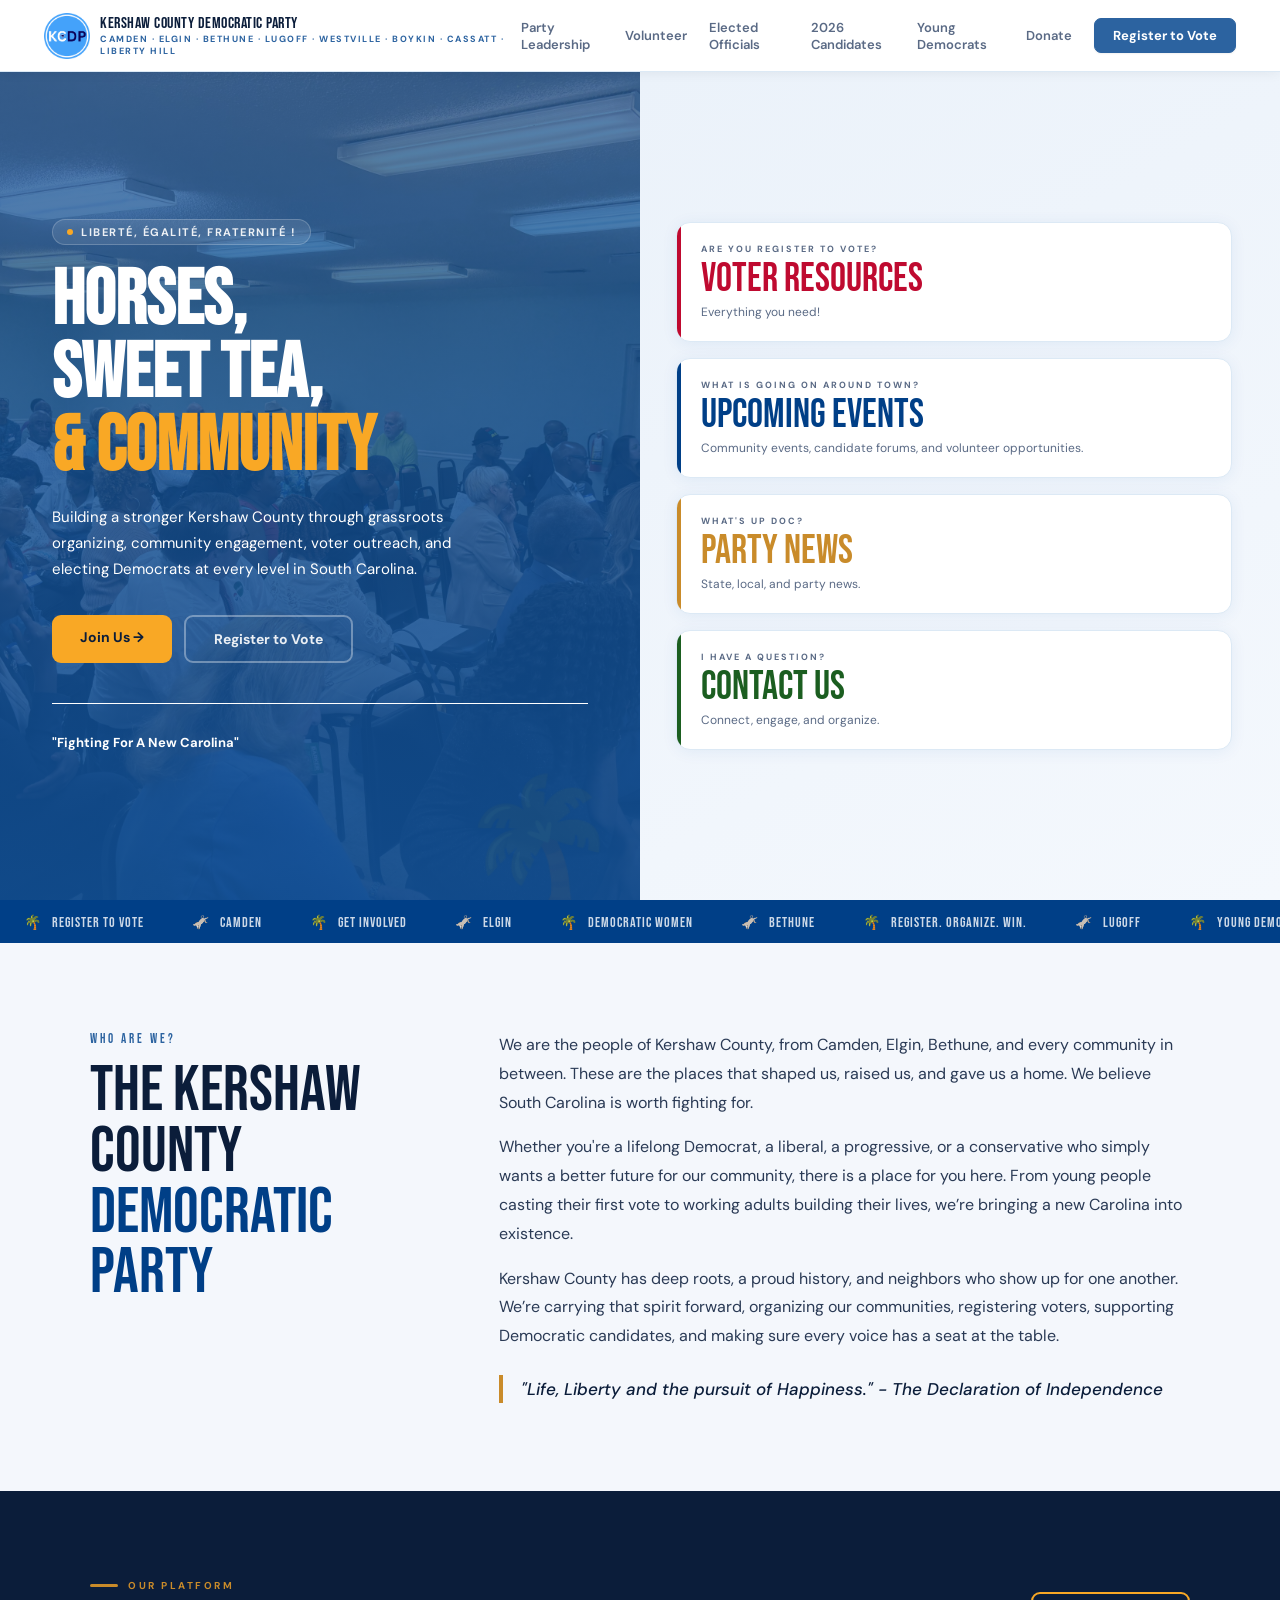
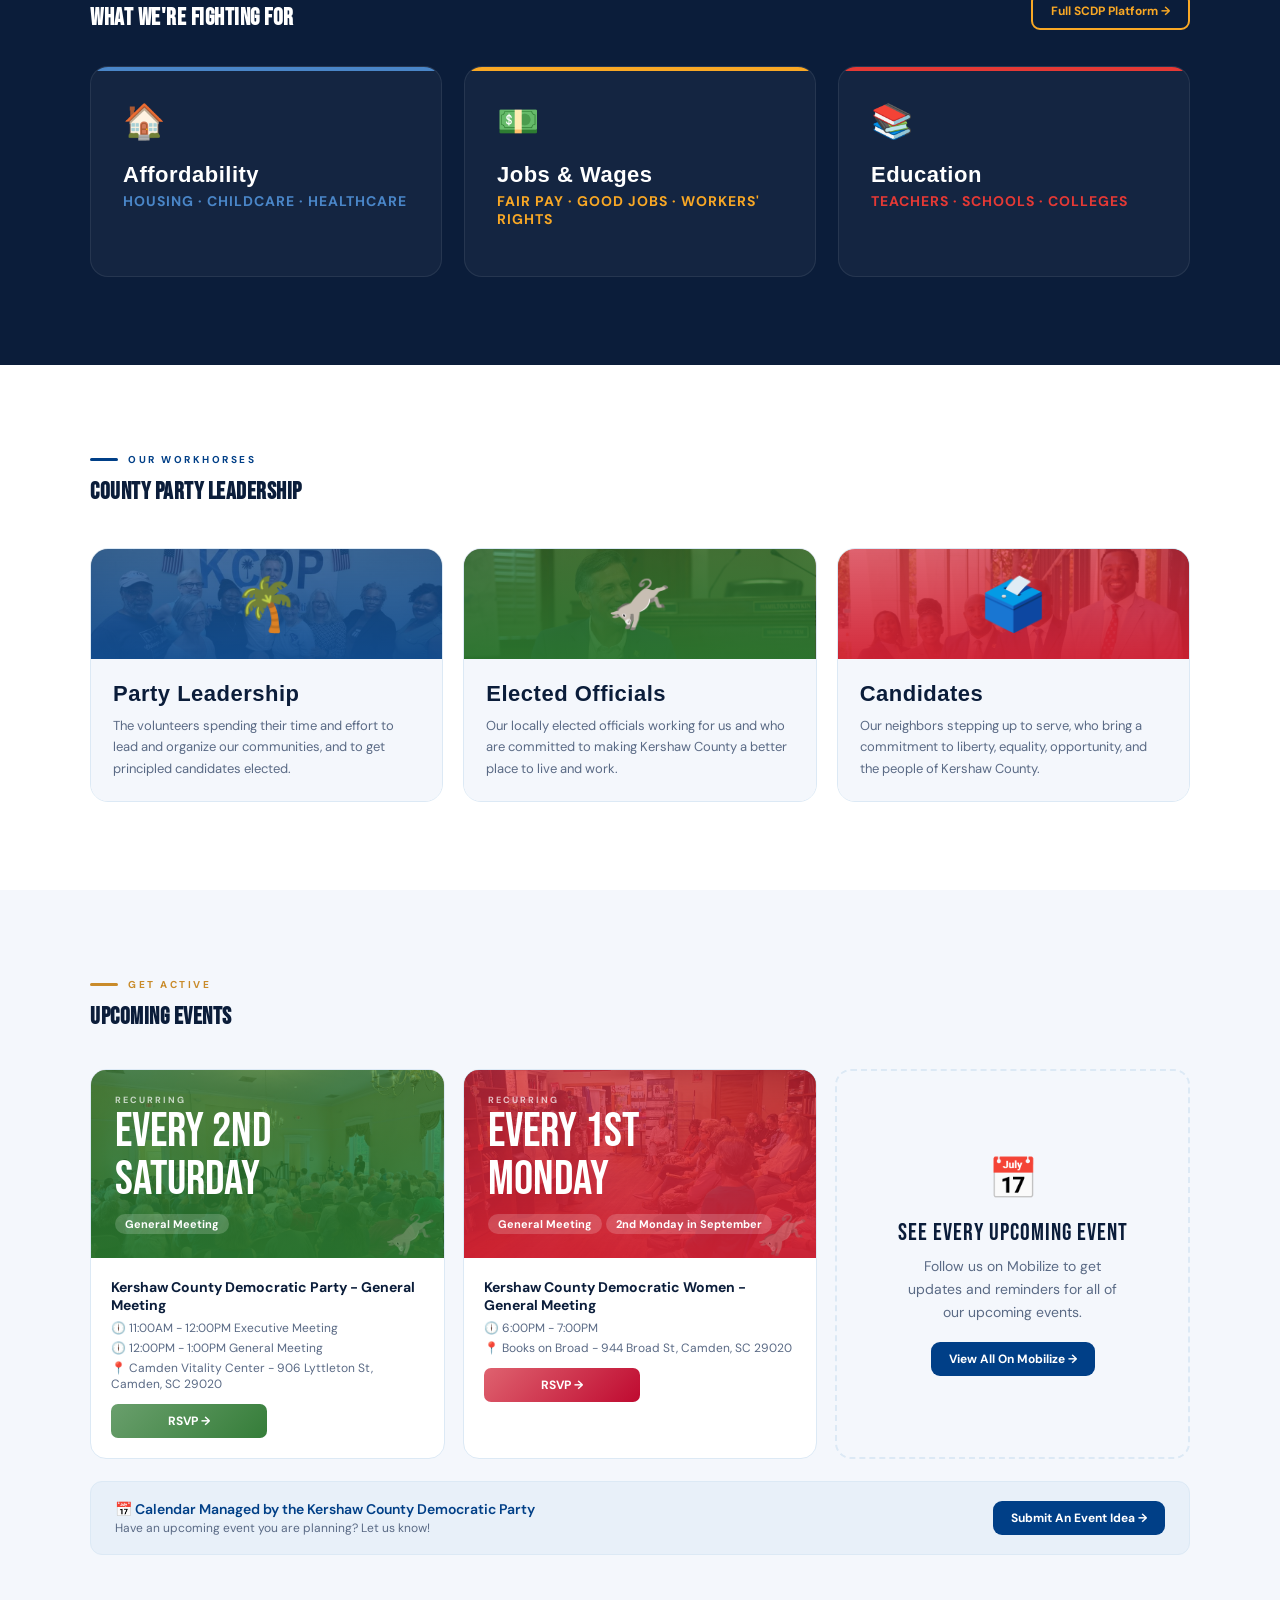
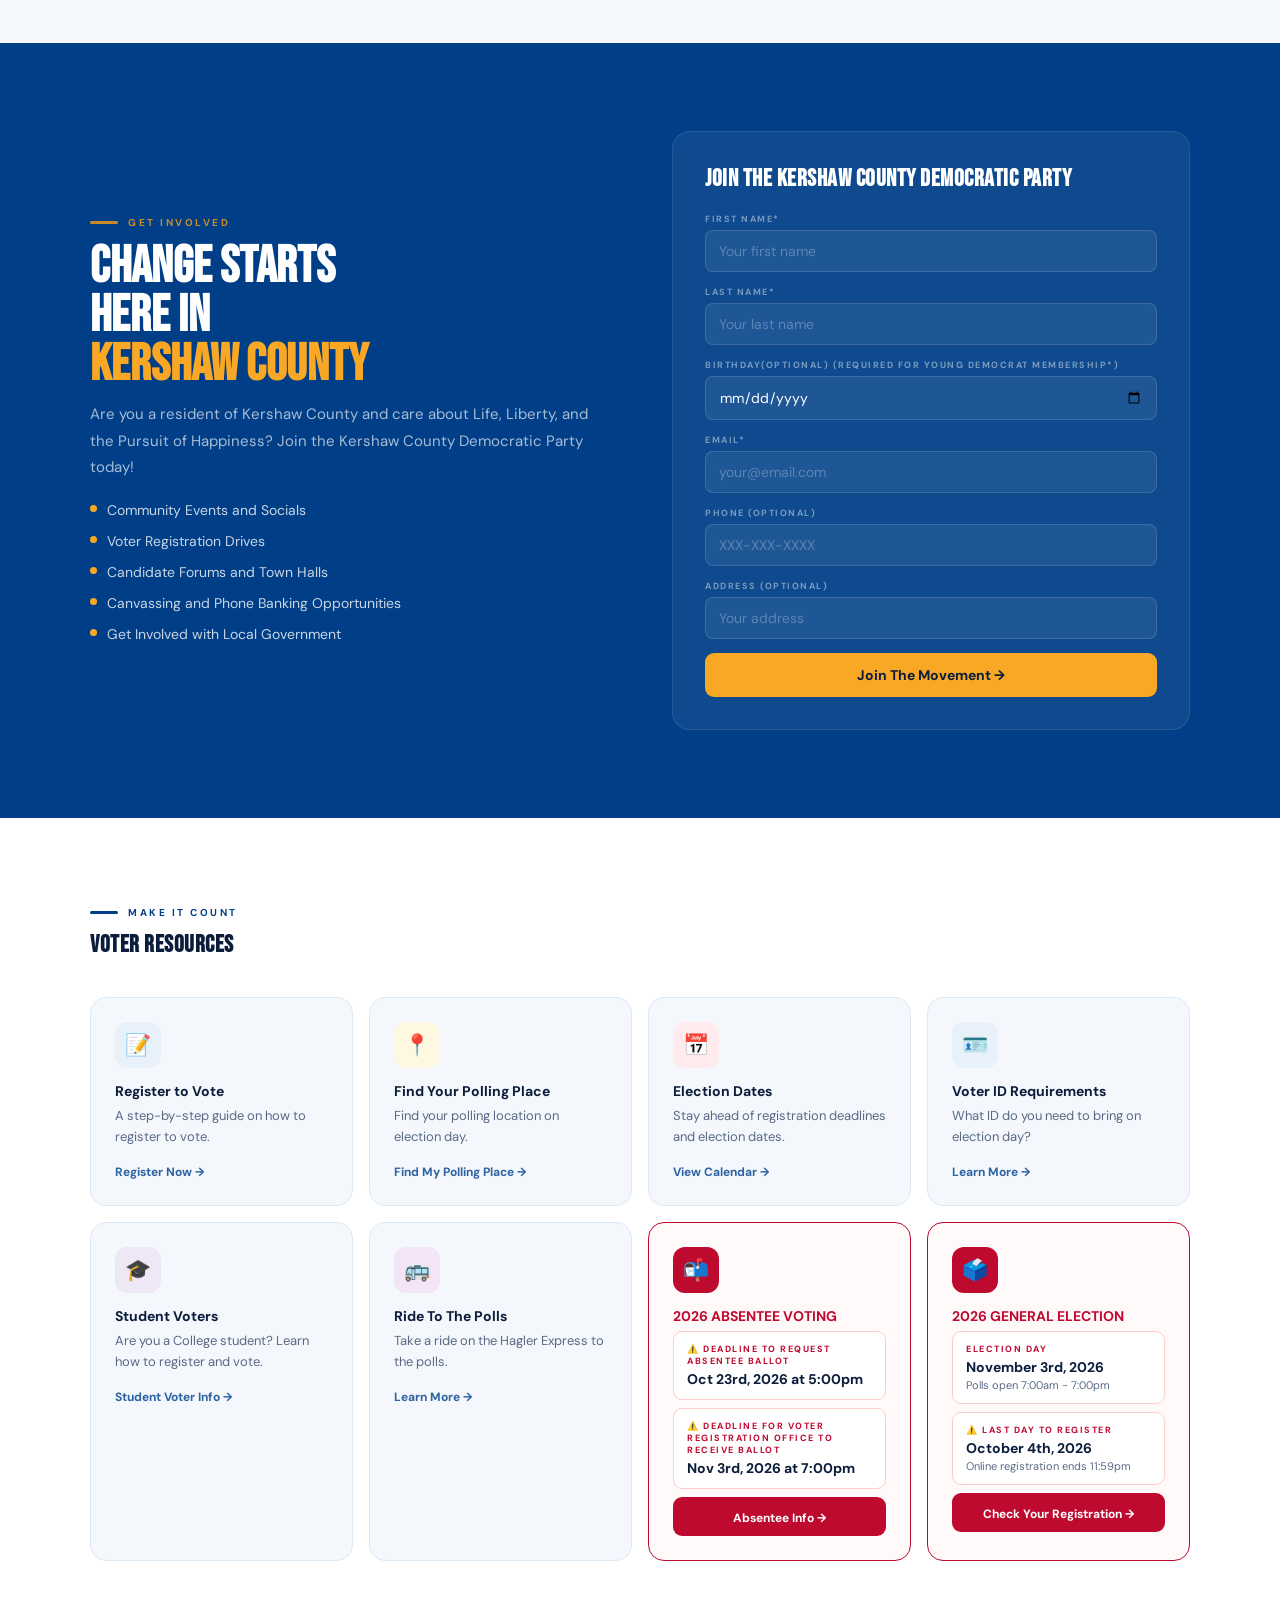
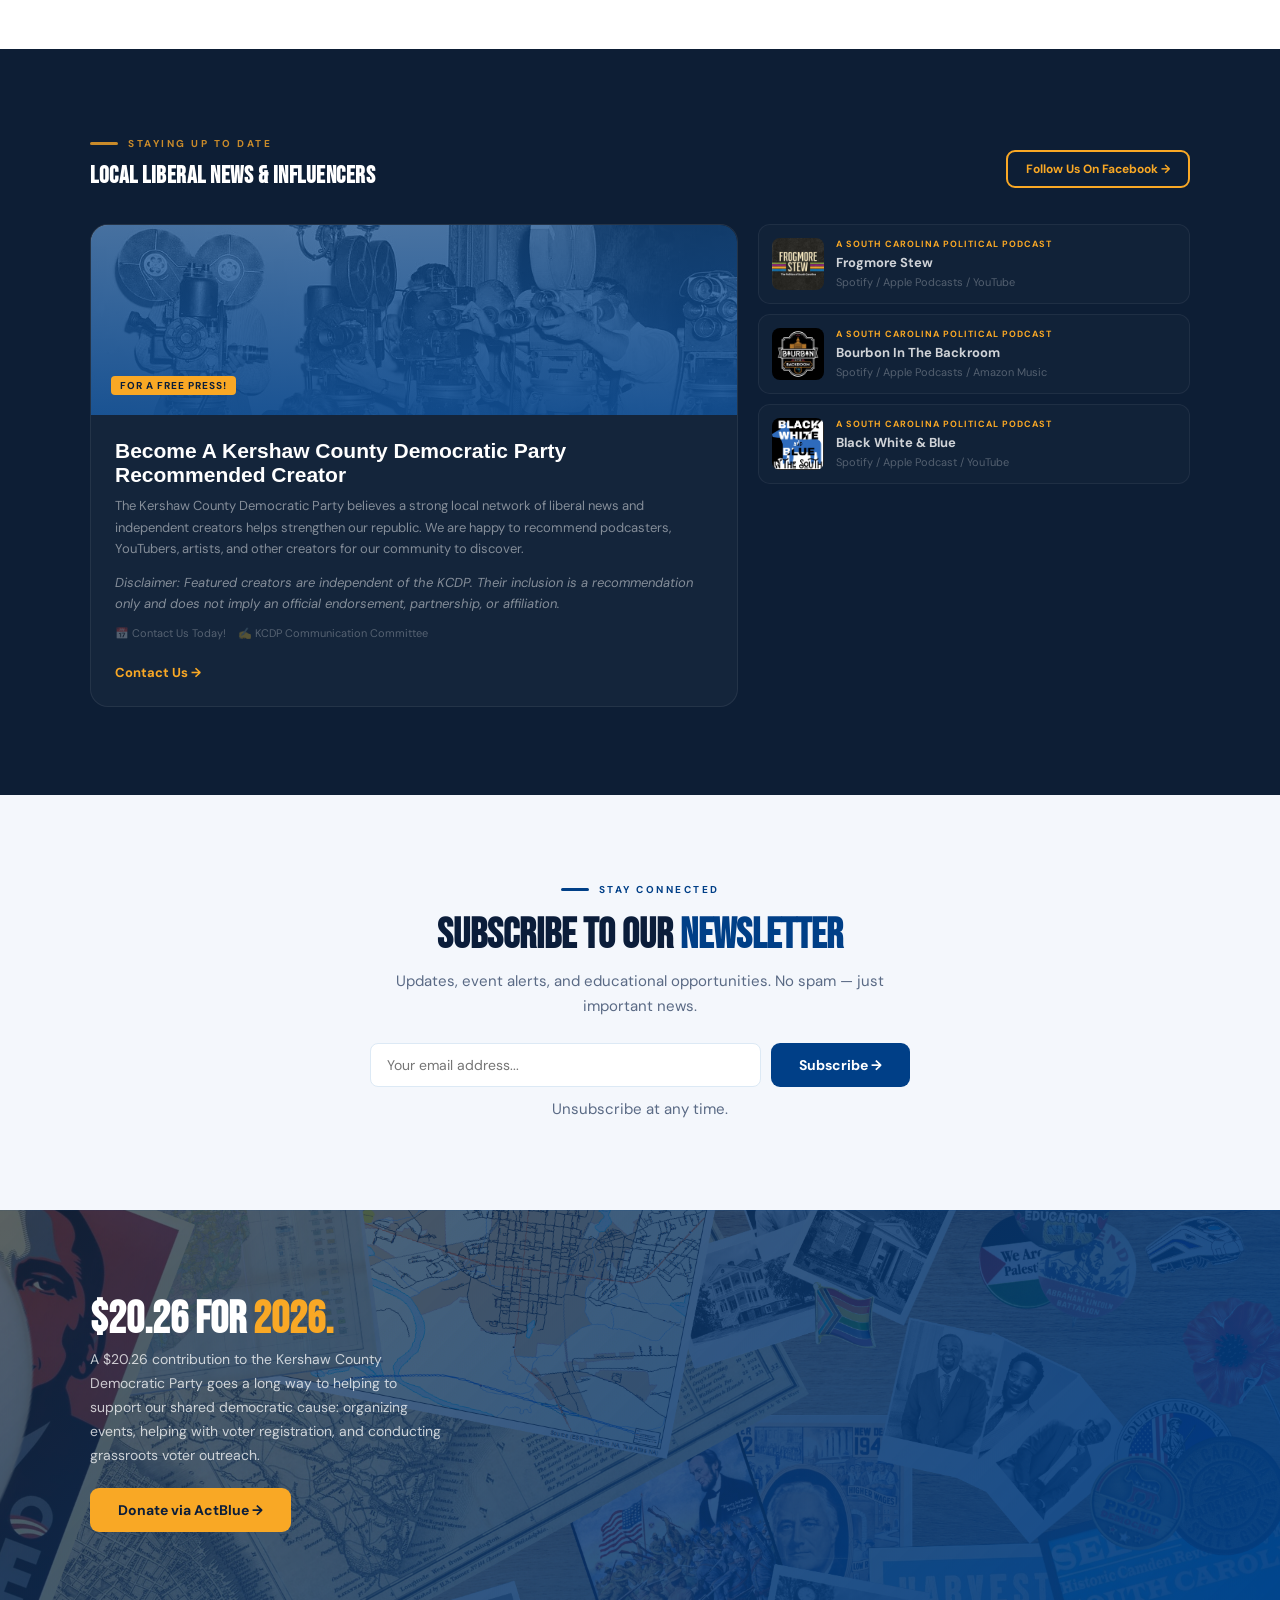
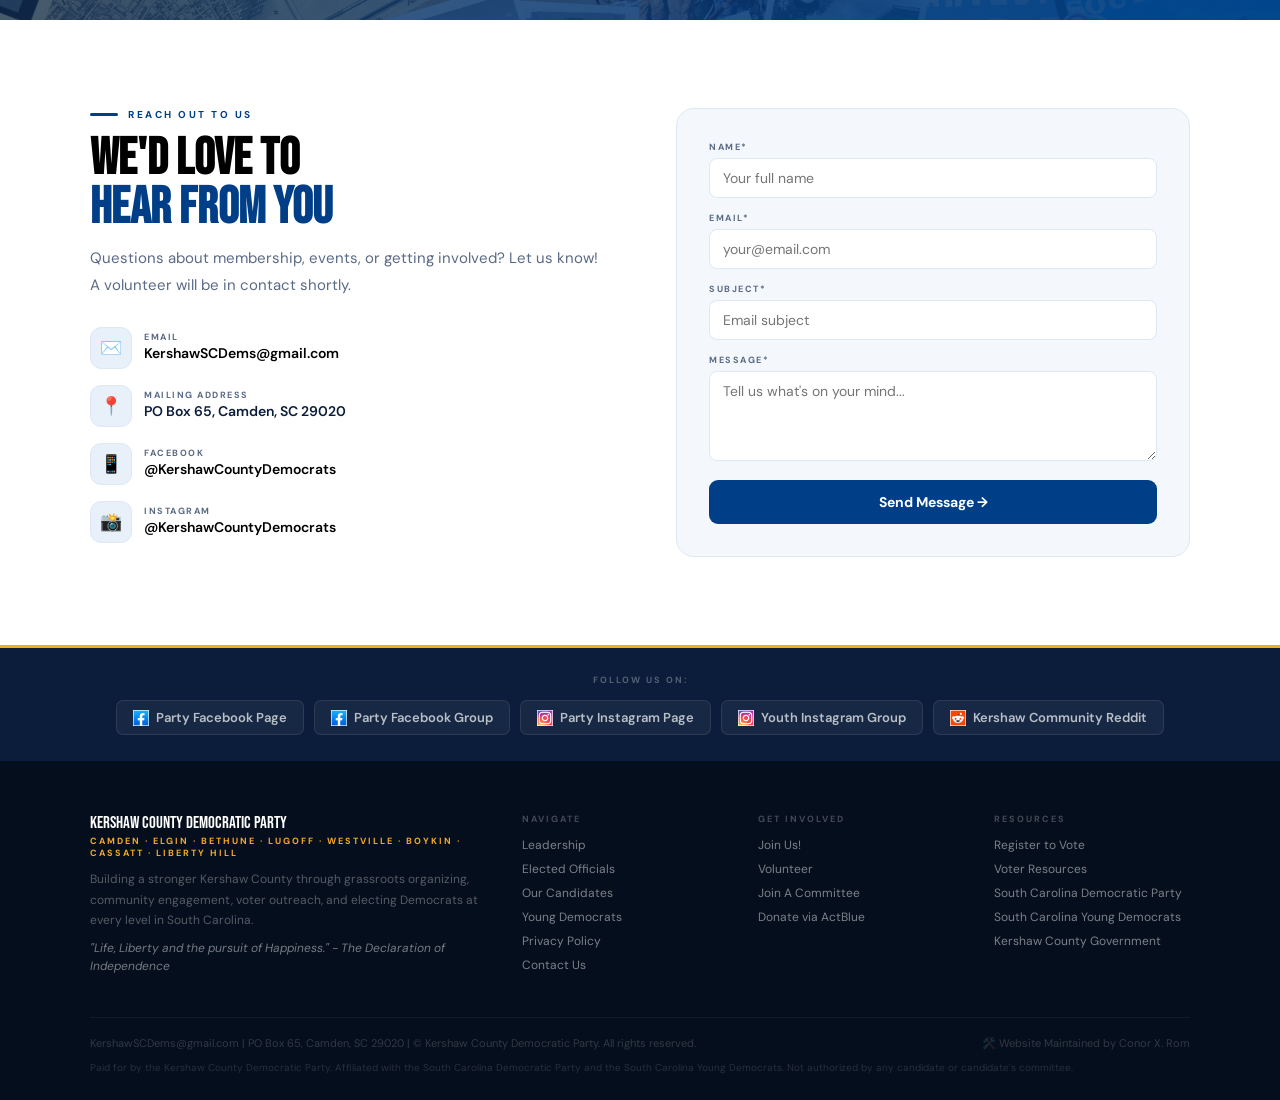
==== commit 352803a7: "Media Update" ====
--- a/index.html
+++ b/index.html
@@ -667,7 +667,7 @@
 </section>
 
 <!-- newsletter -->
-<section class="section light" id="newsletter">
+<section class="section light" id="Newsletter">
   <div class="nl-inner">
     <div class="eyebrow blue center">
       <div class="eyebrow-line"></div>
@@ -675,54 +675,47 @@
     </div>
 
     <h2>Subscribe To Our<span> Newsletter</span></h2>
-
-    <p>Chapter updates, event alerts, local news, and voting reminders. No spam — just important updates.</p>
-
-    <form
-      name="newsletter-form"
-      id="newsletter-form"
-      class="nl-form"
-      action="https://docs.google.com/forms/d/e/1FAIpQLSfXV3FO8YQFcQzAiVRNMeFLuqgHX2kbHuJEwxz2FW7z1fYp3w/formResponse"
-      method="POST"
-      target="newsletter_iframe"
-      onsubmit="newsletterSubmitted = true;"
-    >
-      <input
-        type="email"
-        name="entry.1242446096"
-        id="nl-name"
-        placeholder="Your email"
-        maxlength="45"
-        required
-      >
-
-      <button type="submit" class="btn btn-navy">
-        Subscribe →
-      </button>
+    <p>Updates, event alerts, and educational opportunities. No spam — just important news.</p>
+
+    <form name="gformnewsletter" id="gformnewsletter" action="https://docs.google.com/forms/d/e/1FAIpQLSfXV3FO8YQFcQzAiVRNMeFLuqgHX2kbHuJEwxz2FW7z1fYp3w/formResponse" method="POST" target="hidden_iframe_newsletter" onsubmit="submittedNewsletter=true;">
+
+      <div class="nl-form">
+        <input type="email" name="entry.1242446096" id="nl-email" placeholder="Your email address..." maxlength="45" required>
+        <button type="submit" class="btn btn-navy">
+          Subscribe →
+        </button>
+      </div>
+
+      <p class="nl-note" style="margin-bottom: 0px;">
+        Unsubscribe at any time.
+      </p>
+
     </form>
 
+    <!-- HIDDEN GOOGLE FORM IFRAME -->
     <iframe
-      name="newsletter_iframe"
-      id="newsletter_iframe"
+      name="hidden_iframe_newsletter"
+      id="hidden_iframe_newsletter"
       style="display:none;"
-      onload="if(newsletterSubmitted) { newsletterFormSubmitted(); }"
-    ></iframe>
-
-    <p id="newsletter-success" class="success" style="display:none; margin-top:20px;">
-      Thank you for subscribing!
-    </p>
-
-    <p class="nl-note">Contact us to unsubscribe at any time.</p>
+      onload="if(submittedNewsletter) { formSubmittedNewsletter(); }">
+    </iframe>
+
+    <!-- SUCCESS MESSAGE -->
+    <div id="success-message-newsletter"class="success" style="display: none; text-align: center; color: black;">
+      <h3 style="margin-bottom: 0px;">
+        Thank you for subscribing!
+      </h3>
+    </div>
+
   </div>
 </section>
 
 <script>
-  var newsletterSubmitted = false;
-
-  function newsletterFormSubmitted() {
-    newsletterSubmitted = false;
-    document.getElementById('newsletter-form').style.display = 'none';
-    document.getElementById('newsletter-success').style.display = 'block';
+  var submittedNewsletter = false;
+
+  function formSubmittedNewsletter() {
+    document.getElementById("gformnewsletter").style.display = "none";
+    document.getElementById("success-message-newsletter").style.display = "block";
   }
 </script>
 
@@ -916,10 +909,30 @@
 <div class="social-bar">
   <div class="social-bar-inner">
     <span class="social-bar-label">Follow Us On:</span>
-    <a href="https://www.facebook.com/KershawCountyDemocrats/" target="_blank" class="social-link">📱 Facebook</a>
-    <a href="https://www.facebook.com/groups/KershawCountyDemocraticWomen" target="_blank" class="social-link">📱 Facebook Group</a>
-    <a href="https://www.instagram.com/KershawCountyDemocrats/" target="_blank" class="social-link">📸 Instagram</a>
-    <a href="https://KershawCountyDemocrats.substack.com/" target="_blank" class="social-link">📝 Substack</a>
+    <a href="https://www.facebook.com/KershawCountyDemocrats/" target="_blank" class="social-link">
+      <img src="Images/Icon_Facebook.png" style="width: 16px; height: 16px; object-fit: contain; flex-shrink: 0;" alt="Facebook Link" class="social-icon">
+      Party Facebook Page
+    </a>
+
+    <a href="https://www.facebook.com/groups/KershawCountyDemocraticWomen" target="_blank" class="social-link">
+      <img src="Images/Icon_Facebook.png" style="width: 16px; height: 16px; object-fit: contain; flex-shrink: 0;" alt="Facebook Link" class="social-icon">
+      Party Facebook Group
+    </a>
+
+    <a href="https://www.instagram.com/KershawCountyDemocrats/" target="_blank" class="social-link">
+      <img src="Images/Icon_Instagram.png" style="width: 16px; height: 16px; object-fit: contain; flex-shrink: 0;" alt="Instagram Link" class="social-icon">
+      Party Instagram Page
+    </a>
+
+    <a href="https://ig.me/j/4OjmqZ9pBNzlXDUU/" target="_blank" class="social-link">
+      <img src="Images/Icon_Instagram.png" style="width: 16px; height: 16px; object-fit: contain; flex-shrink: 0;" alt="Instagram Link" class="social-icon">
+      Youth Instagram Group
+    </a>
+
+    <a href="https://www.reddit.com/r/KershawCounty/" target="_blank" class="social-link">
+      <img src="Images/Icon_Reddit.png" style="width: 16px; height: 16px; object-fit: contain; flex-shrink: 0;" alt="Reddit Link" class="social-icon">
+      Kershaw Community Reddit
+    </a>
   </div>
 </div>
 
@@ -936,10 +949,10 @@
       <div class="footer-col">
         <h4>Navigate</h4>
         <a href="Leadership.html">Leadership</a>
-        <a href="Bylaws.html">Bylaws</a>
         <a href="Elected-Officials.html">Elected Officials</a>
         <a href="Candidates.html">Our Candidates</a>
         <a href="Young-Democrats.html">Young Democrats</a>
+        <a href="Privacy-Policy.html">Privacy Policy</a>
         <a href="index.html#contact">Contact Us</a>
       </div>
       <div class="footer-col">
@@ -948,7 +961,6 @@
         <a href="Volunteer.html" target="_blank">Volunteer</a>
         <a href="Volunteer.html" target="_blank">Join A Committee</a>
         <a href="https://secure.actblue.com/donate/kershaw-county-democratic-party-1" target="_blank">Donate via ActBlue</a>
-        <a href="https://kershawcountydemocrats.substack.com/subscribe" target="_blank">Newsletter</a>
       </div>
       <div class="footer-col">
         <h4>Resources</h4>
--- a/general.css
+++ b/general.css
@@ -68,11 +68,15 @@
 .nav-logo img { height: 46px; }
 .nav-logo-text .name { font-family: 'Bebas Neue', sans-serif; font-size: 16px; color: var(--dark); letter-spacing: 0.5px; }
 .nav-logo-text .region { font-size: 9px; font-weight: 700; letter-spacing: 1.5px; text-transform: uppercase; color: var(--blue); }
+
 .nav-links { display: flex; align-items: center; gap: 22px; }
-.nav-links a { font-size: 13px; font-weight: 500; color: var(--gray); transition: color .15s; }
-.nav-links a:hover { color: var(--navy); }
-.nav-links .cta { background: var(--navy); color: #fff; padding: 8px 16px; border-radius: 7px; font-weight: 700; }
-.nav-links .cta:hover { background: var(--blue); }
+.nav-links a:not(.cta) { font-size: 13px; font-weight: 600; color: var(--gray); position: relative; padding: 4px 0; transition: color .15s ease; }
+.nav-links a:not(.cta)::after { content: ''; position: absolute; left: 0; right: 0; bottom: -3px; height: 2px; background: var(--blue); transform: scaleX(0); transform-origin: left; transition: transform .25s ease; }
+.nav-links a:not(.cta):hover { color: var(--blue); }
+.nav-links a:not(.cta):hover::after { transform: scaleX(1); }
+.nav-links .cta { display: inline-flex; align-items: center; justify-content: center; gap: 8px; background: var(--blue); color: #fff; padding: 10px 18px; border-radius: 7px; font-size: 13px; font-weight: 700; white-space: nowrap; line-height: 1; border: 1.5px solid var(--blue); box-shadow: 0 1px 2px rgba(0,0,0,0.06); transition: background .2s ease, color .2s ease, border-color .2s ease, transform .15s ease, box-shadow .2s ease; }
+.nav-links .cta:hover { background: var(--blue); border-color: var(--blue); color: #fff; transform: translateY(-2px); box-shadow: 0 8px 18px rgba(0,0,0,0.16); }
+
 .hamburger { display: none; flex-direction: column; gap: 5px; background: none; border: none; cursor: pointer; }
 .hamburger span { display: block; width: 22px; height: 2px; background: var(--dark); border-radius: 2px; }
 
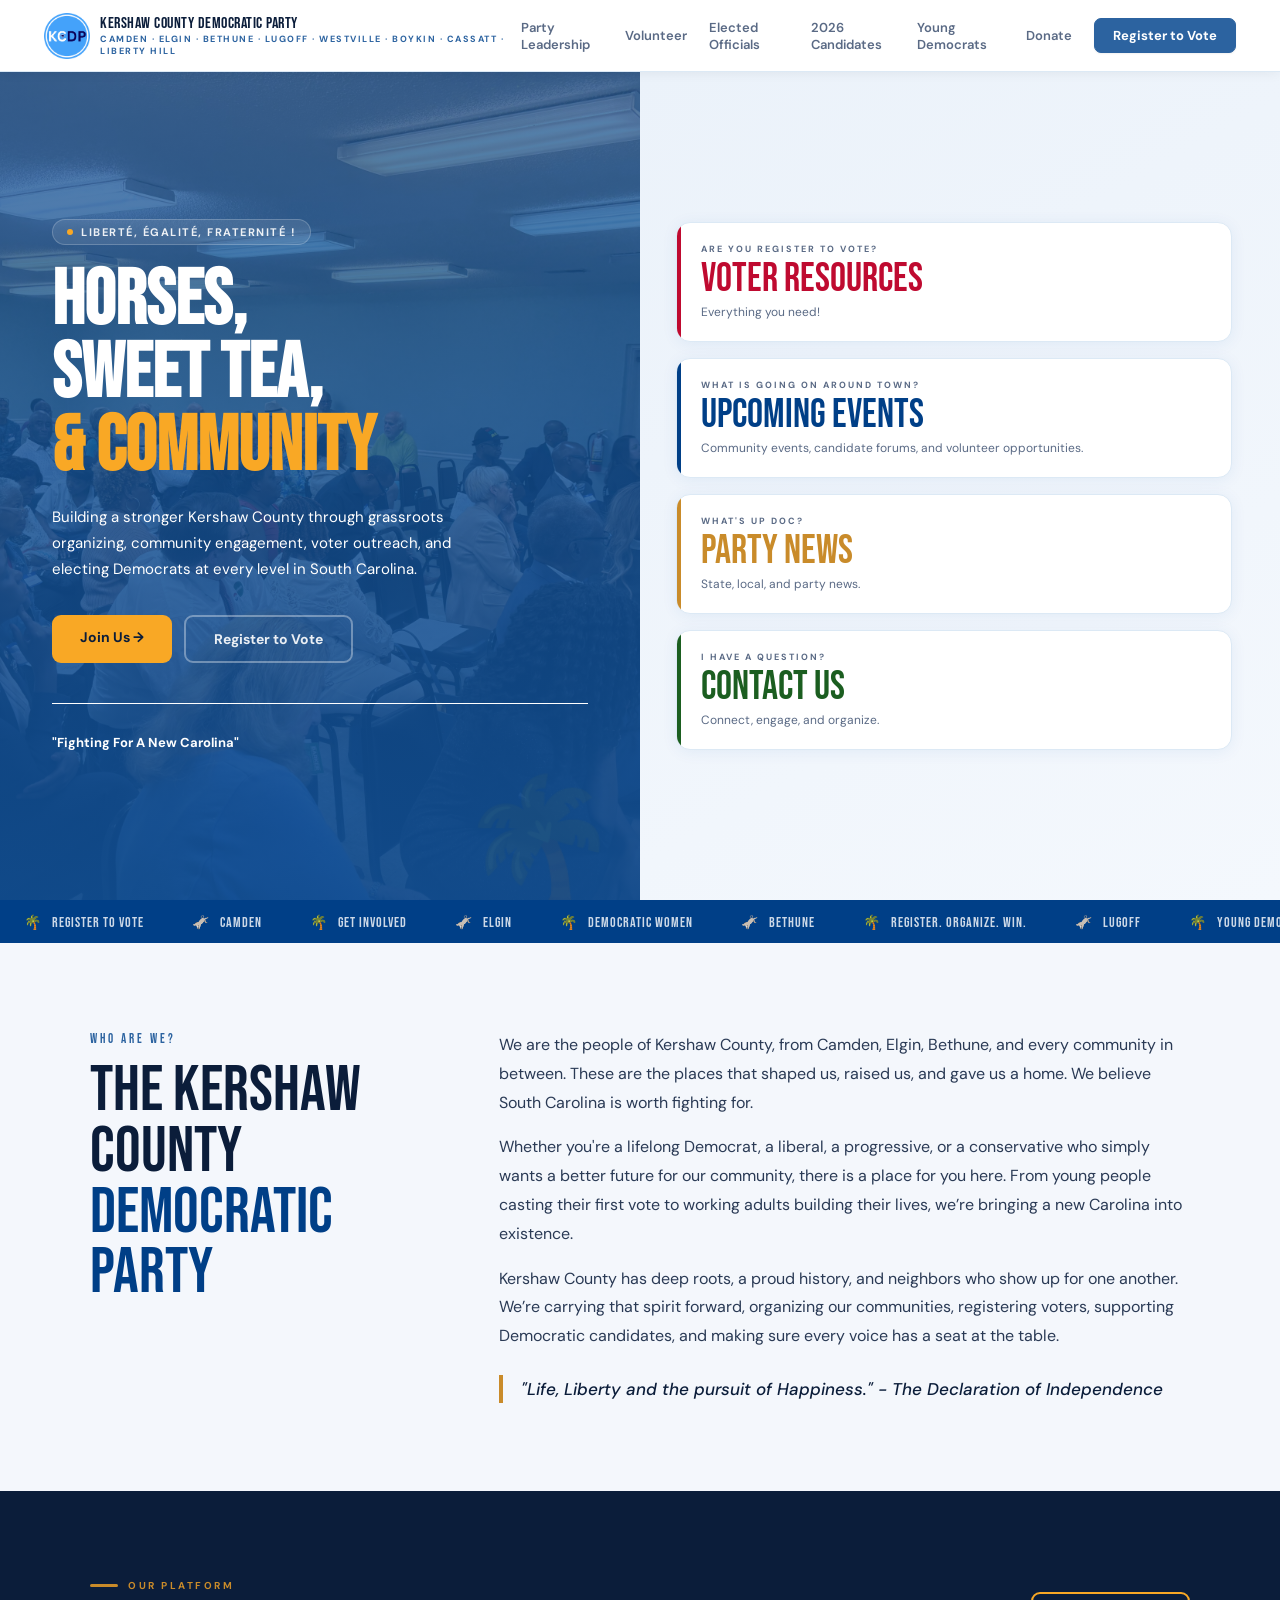
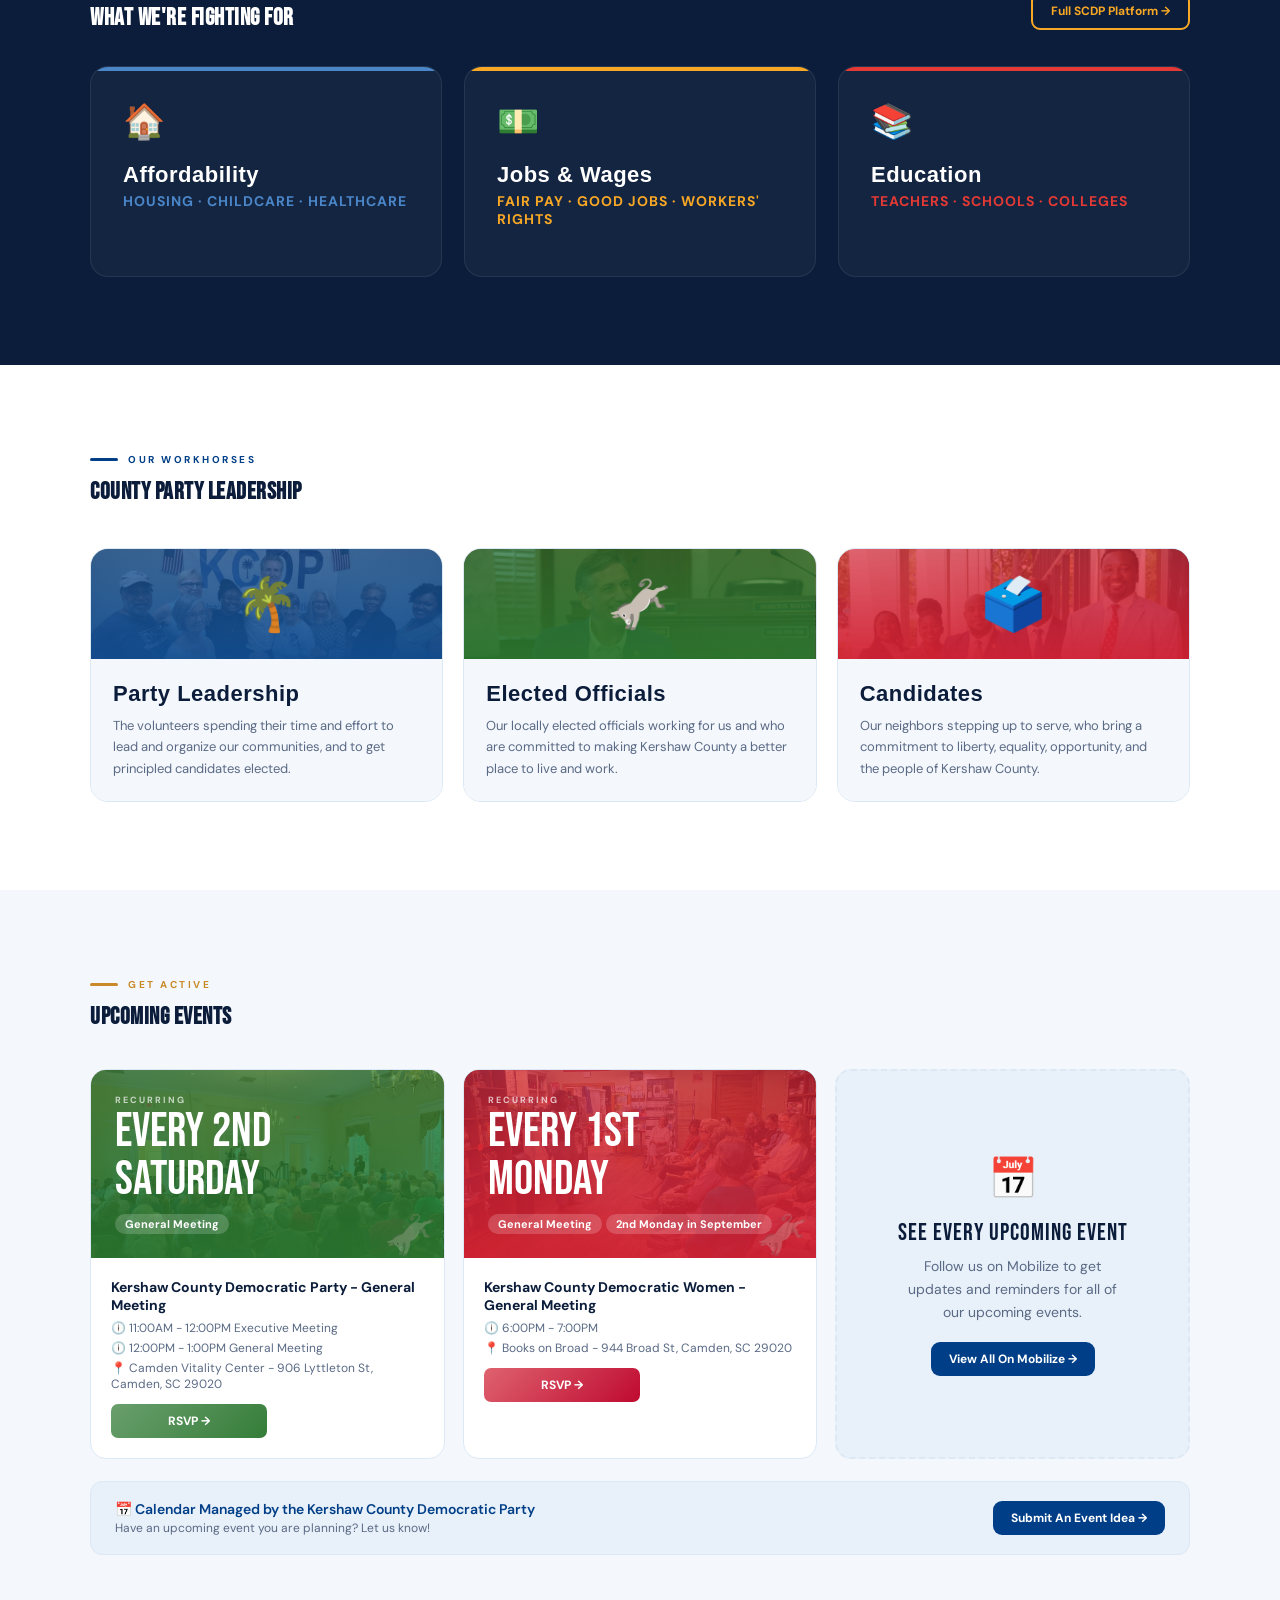
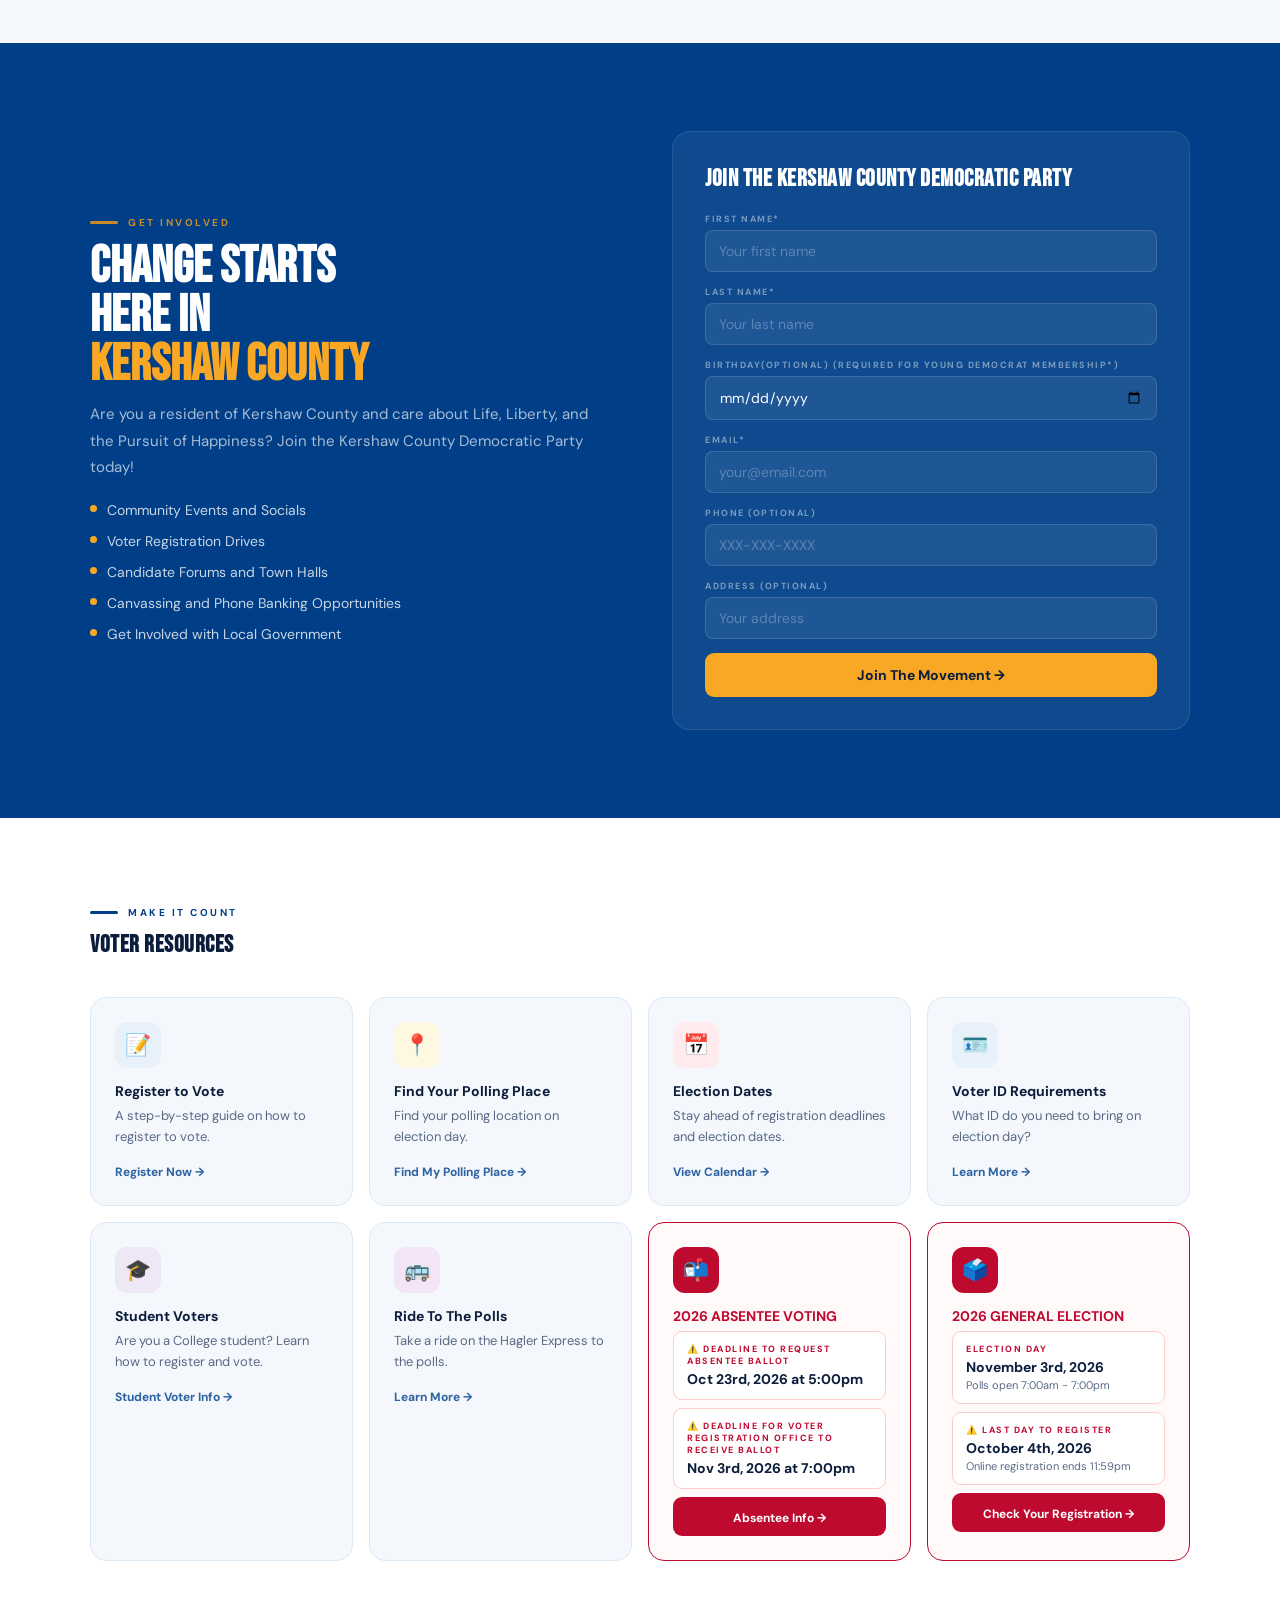
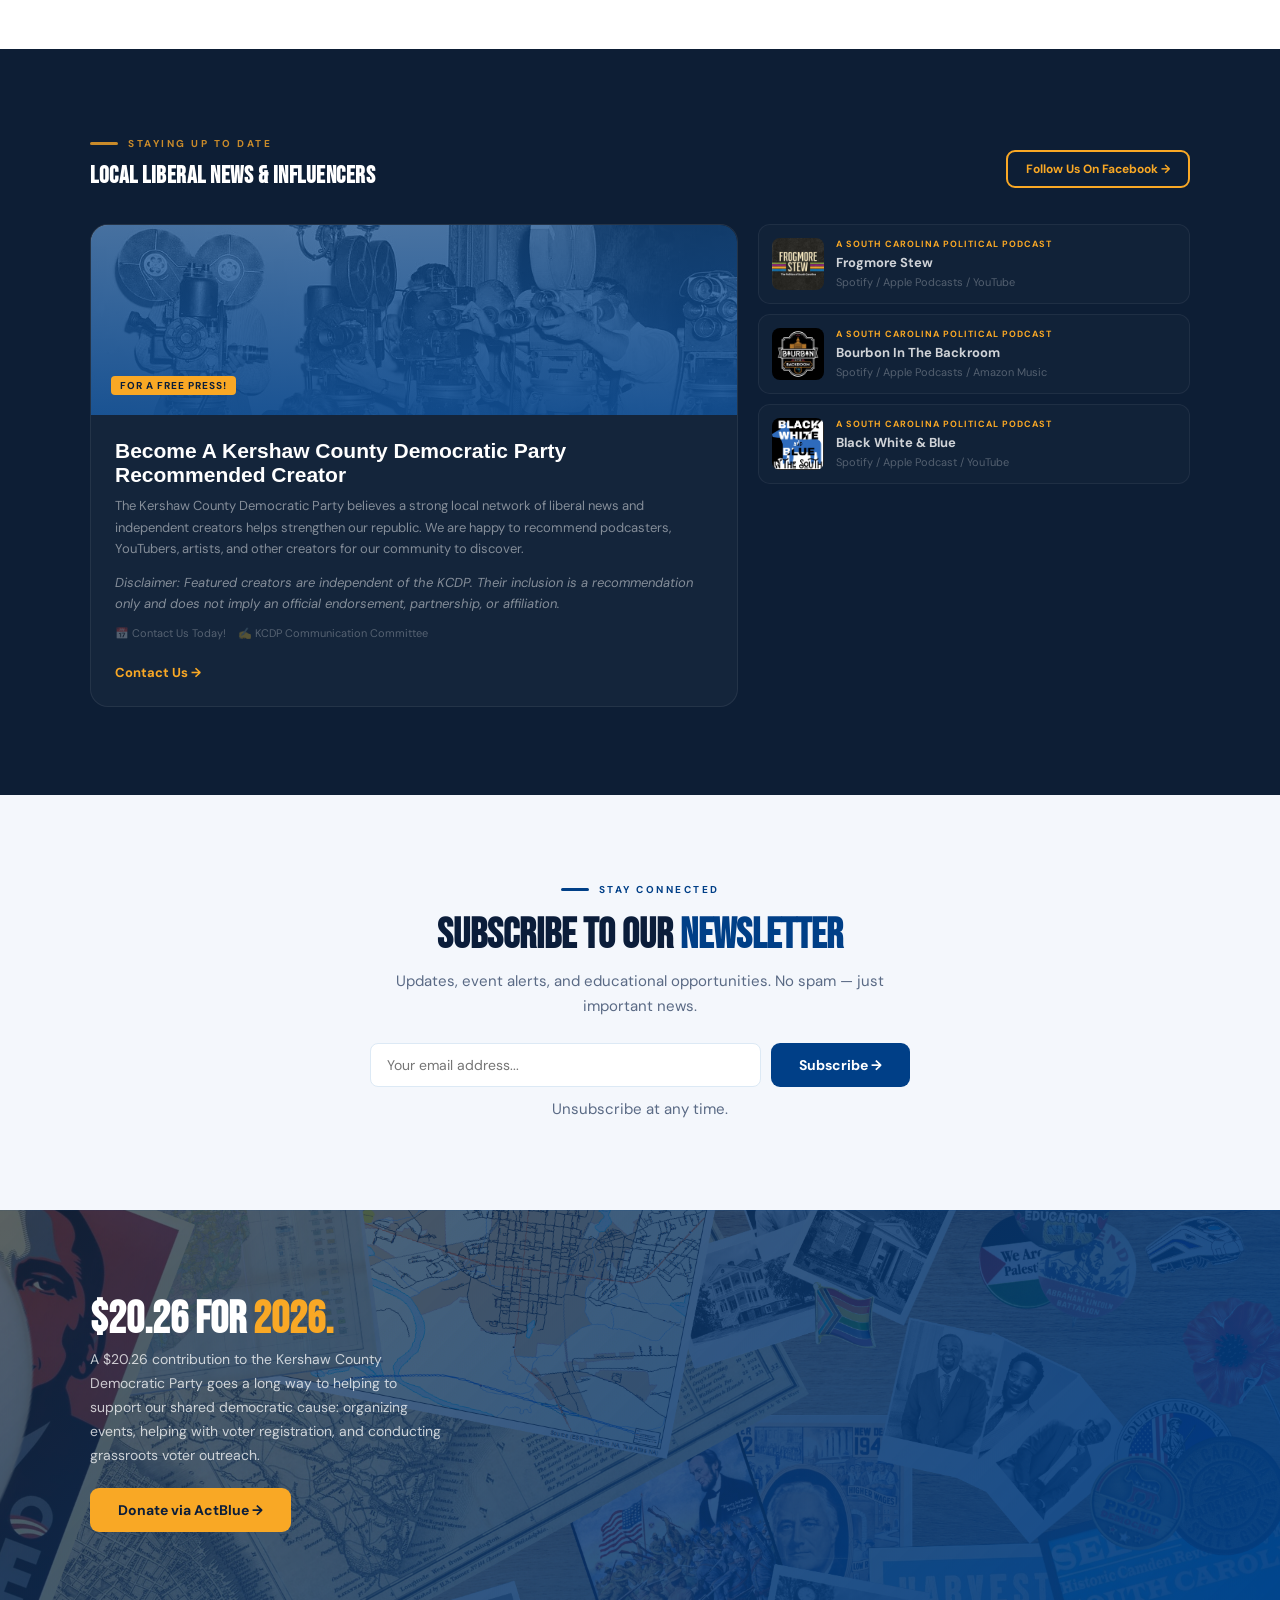
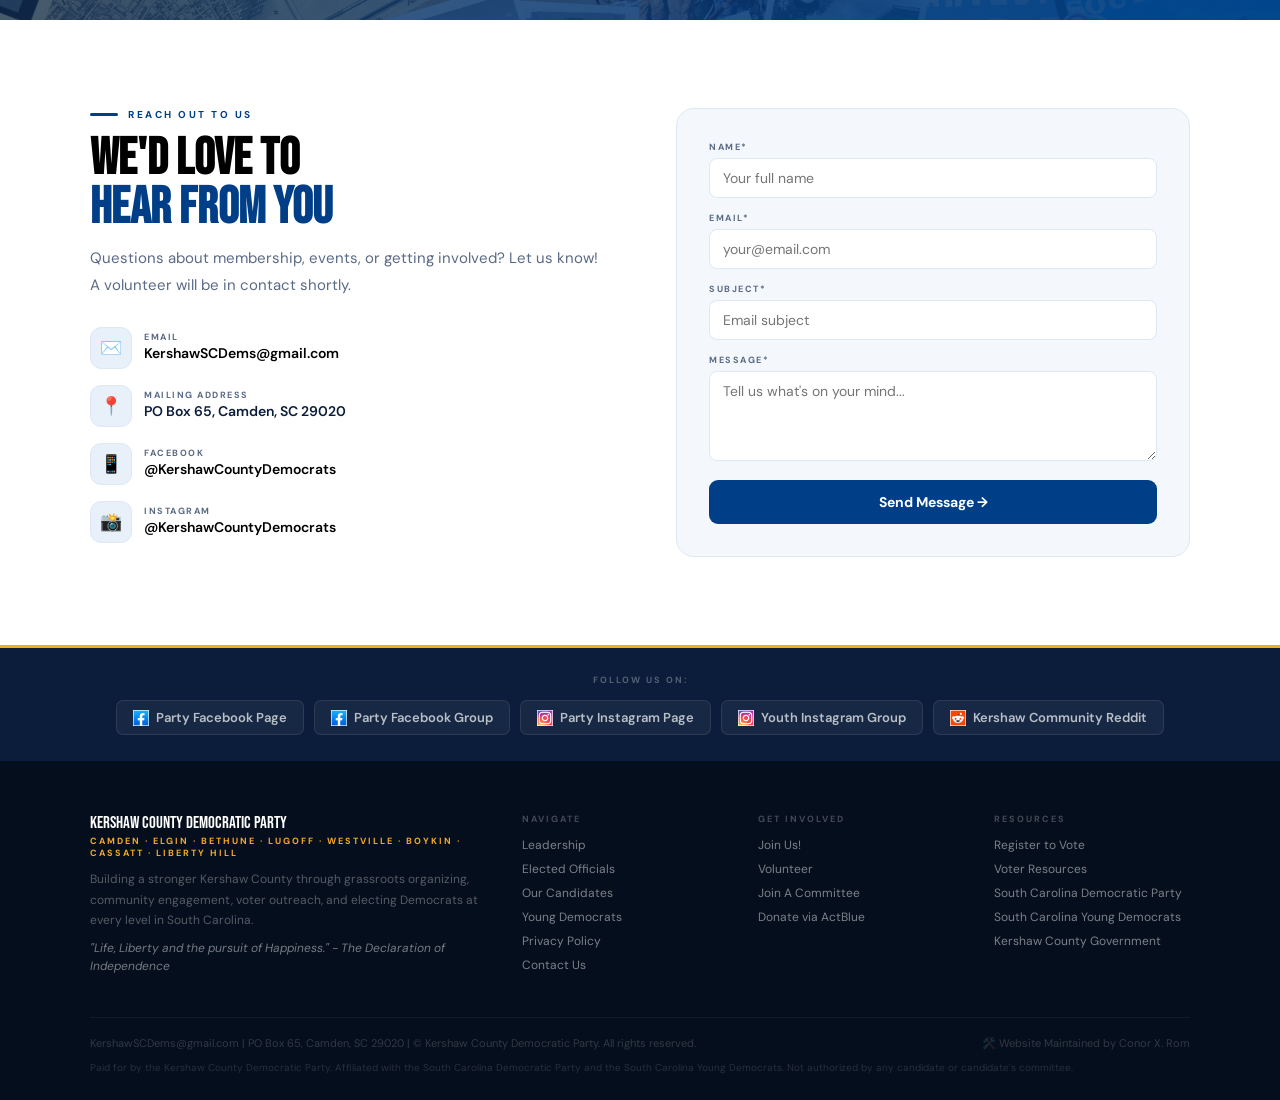
==== commit 22802bcc: "Update index.html" ====
--- a/index.html
+++ b/index.html
@@ -353,7 +353,7 @@
         </div>
       </div>
       <!-- SEE MORE -->
-      <div class="event-card" style="border:2px dashed var(--border);background:var(--off-white);display:flex;align-items:center;justify-content:center;min-height:280px;">
+      <div class="event-card" style="border:2px dashed var(--border);display:flex;align-items:center;justify-content:center;min-height:280px; background-color: #e8f0f9;">
         <div style="text-align:center;padding:32px 24px;">
           <div style="font-size:40px;margin-bottom:14px;">📅</div>
           <div style="font-family:'Bebas Neue',sans-serif;font-size:24px;color:var(--near-black);letter-spacing:1px;margin-bottom:8px;">See Every Upcoming Event</div>
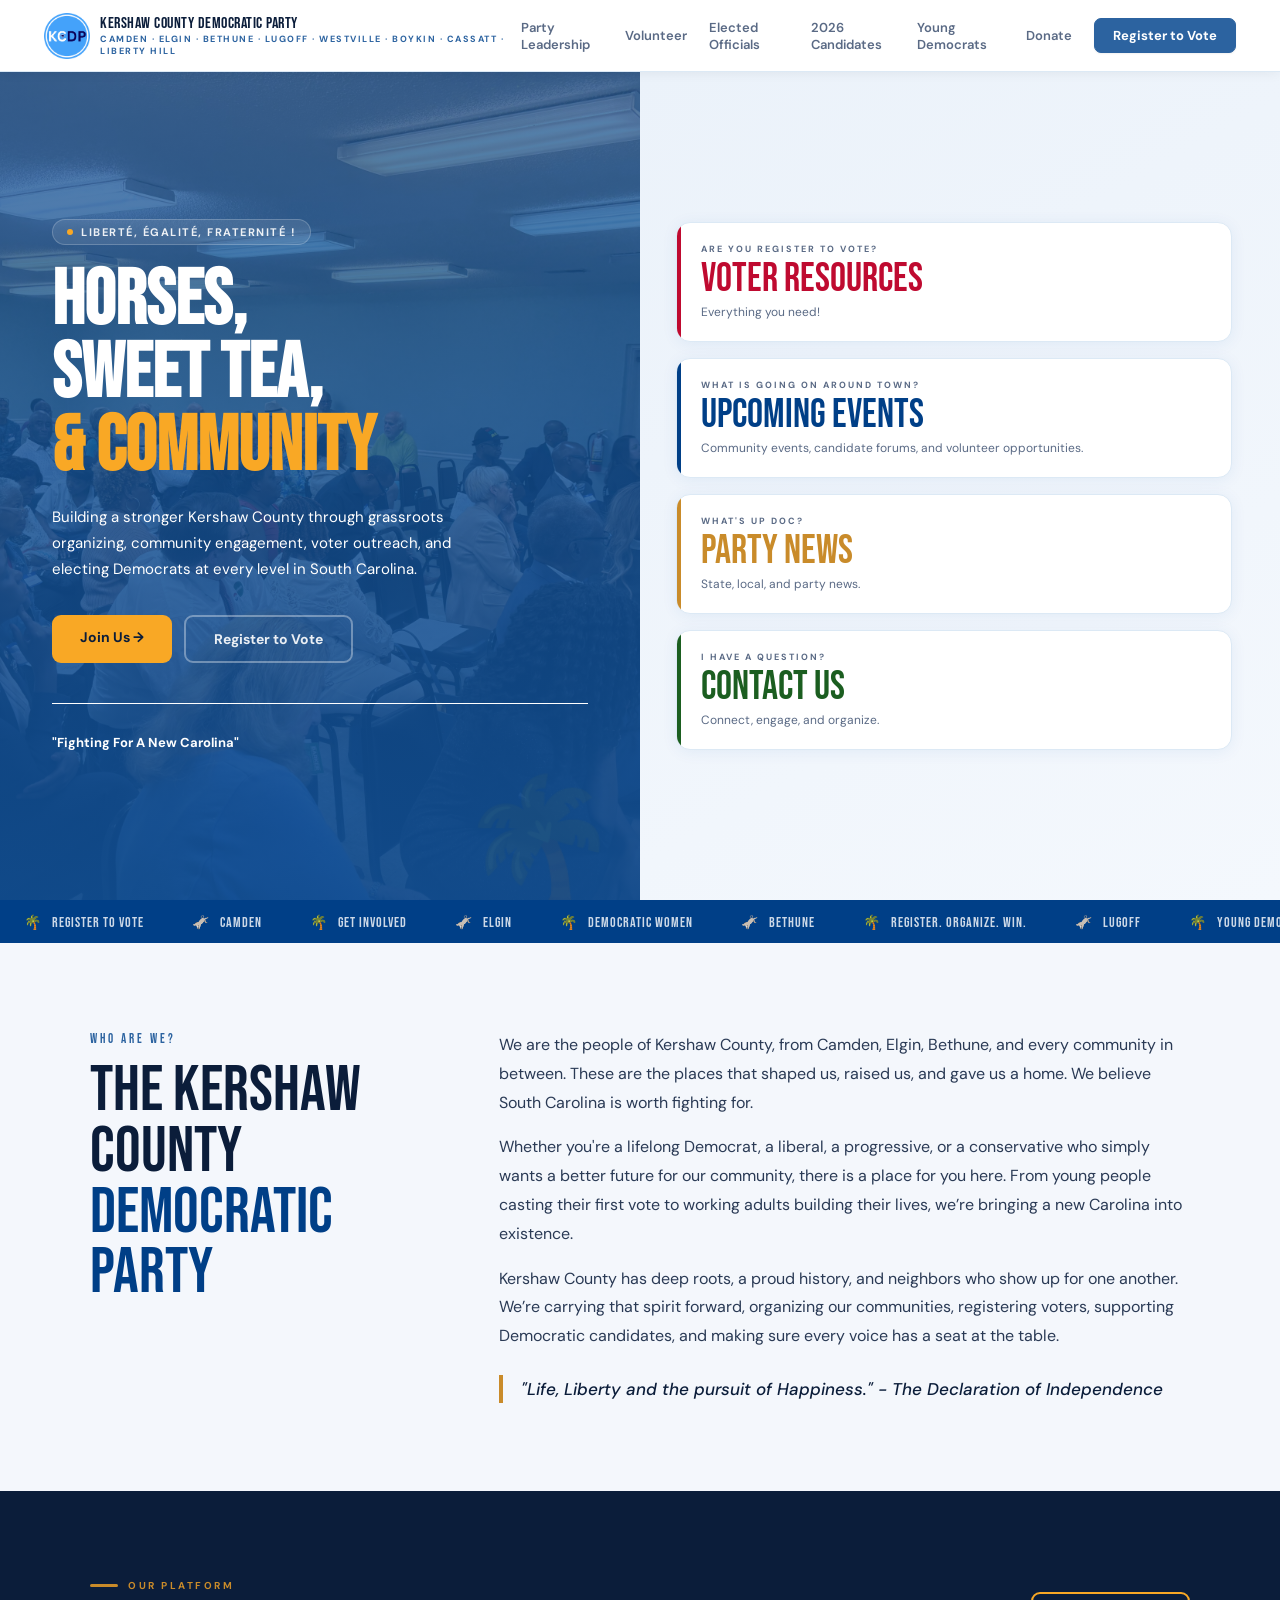
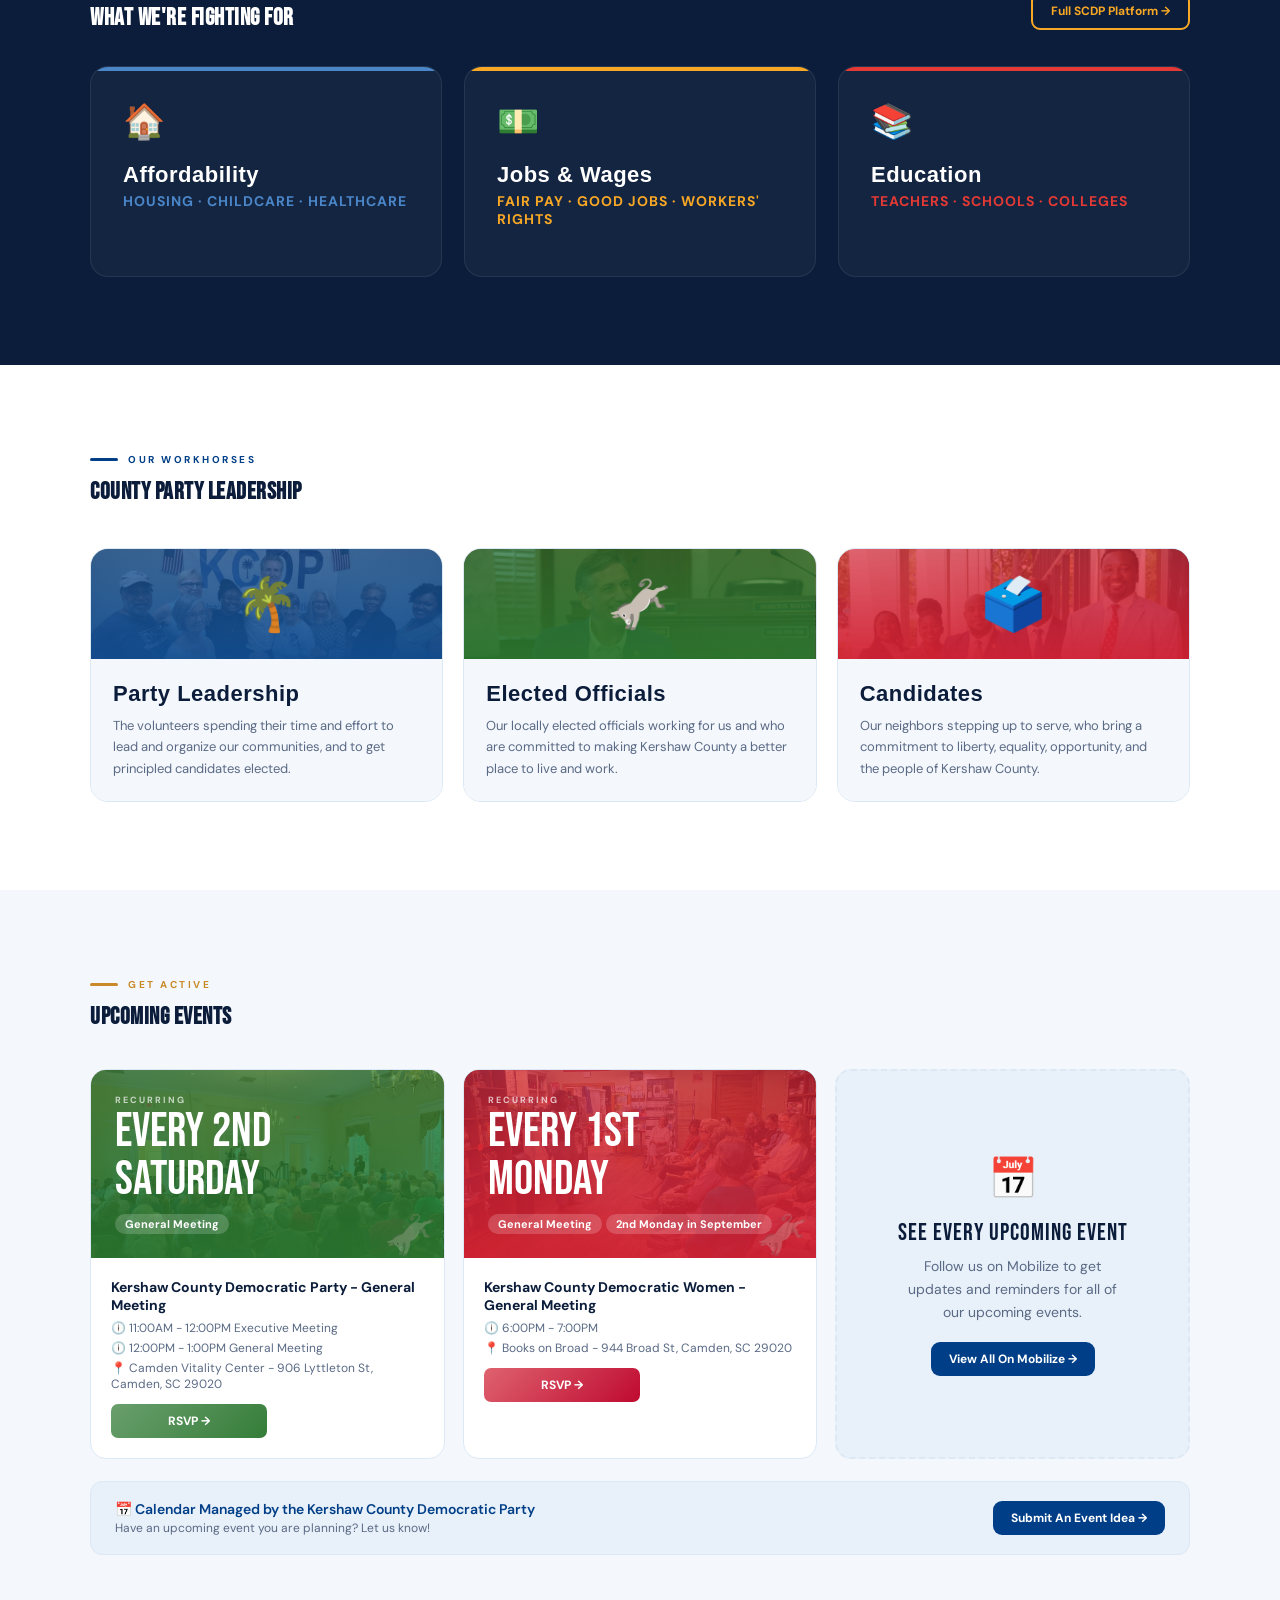
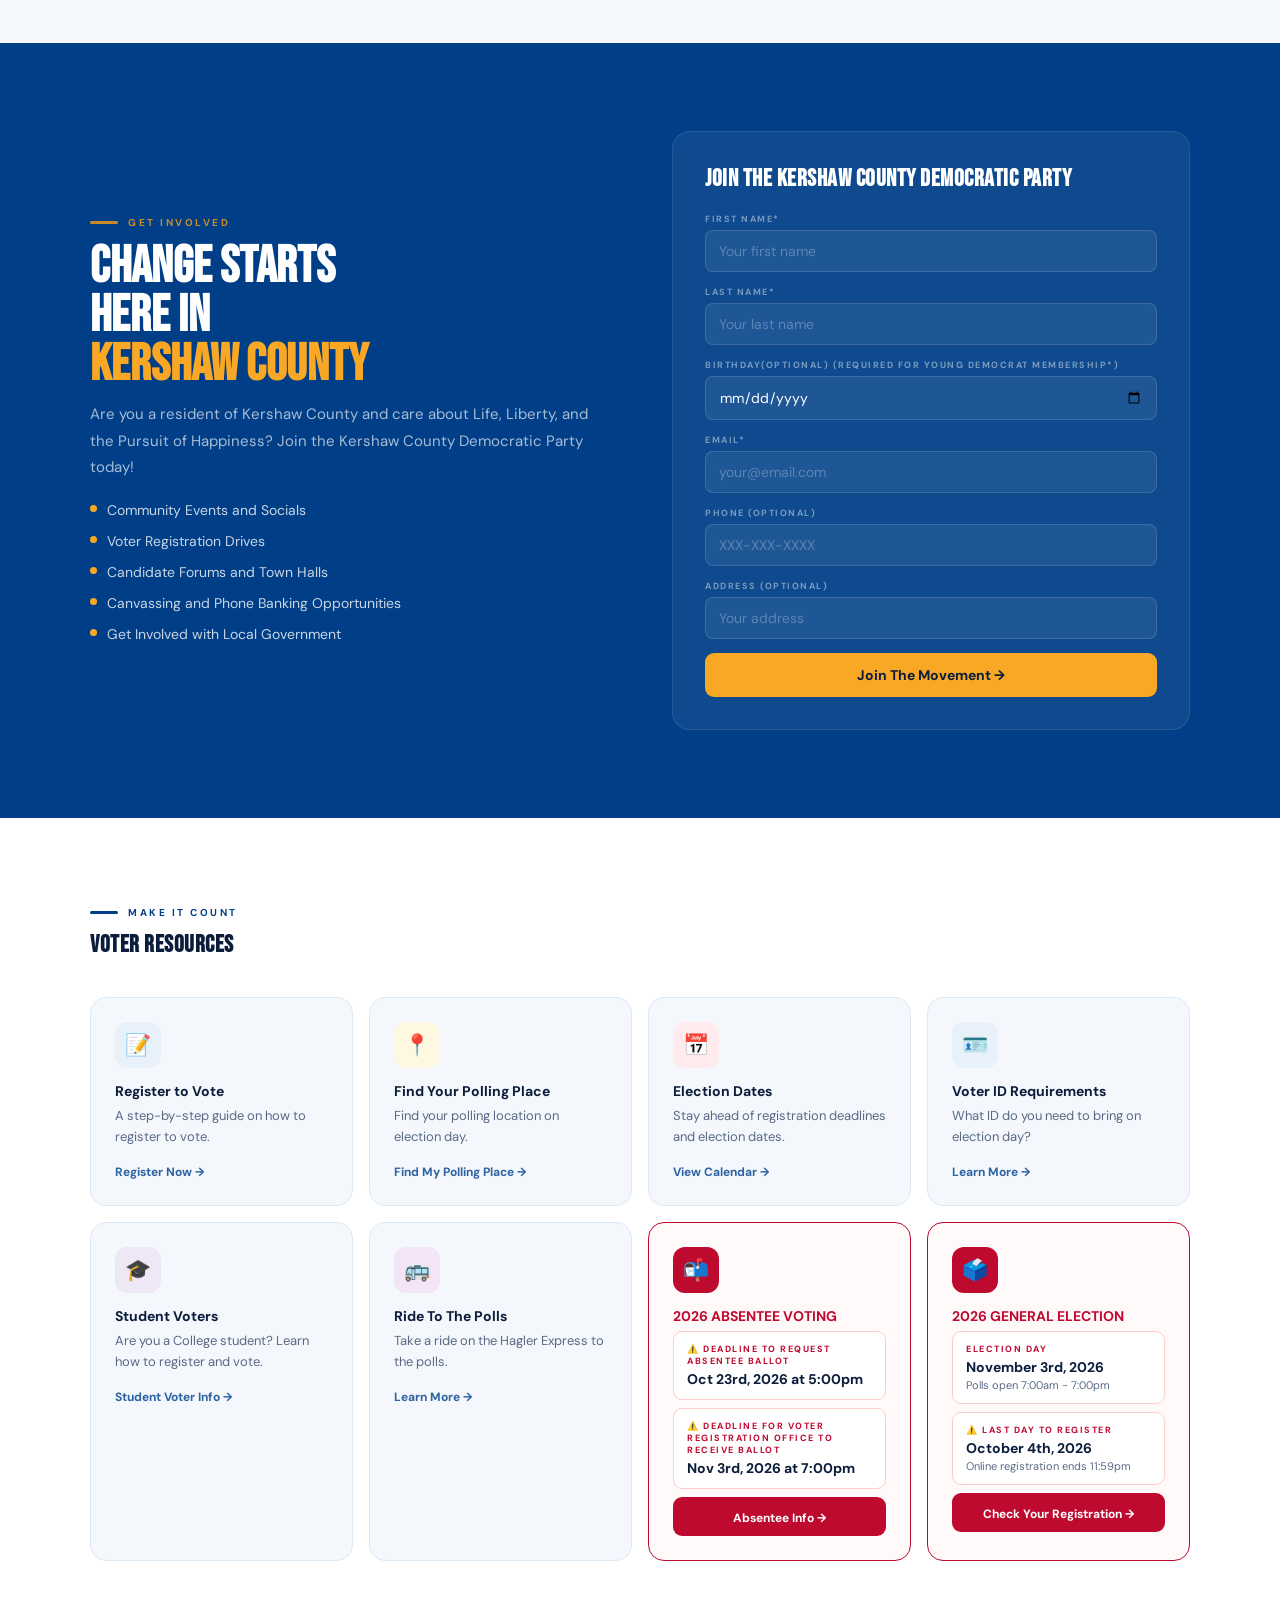
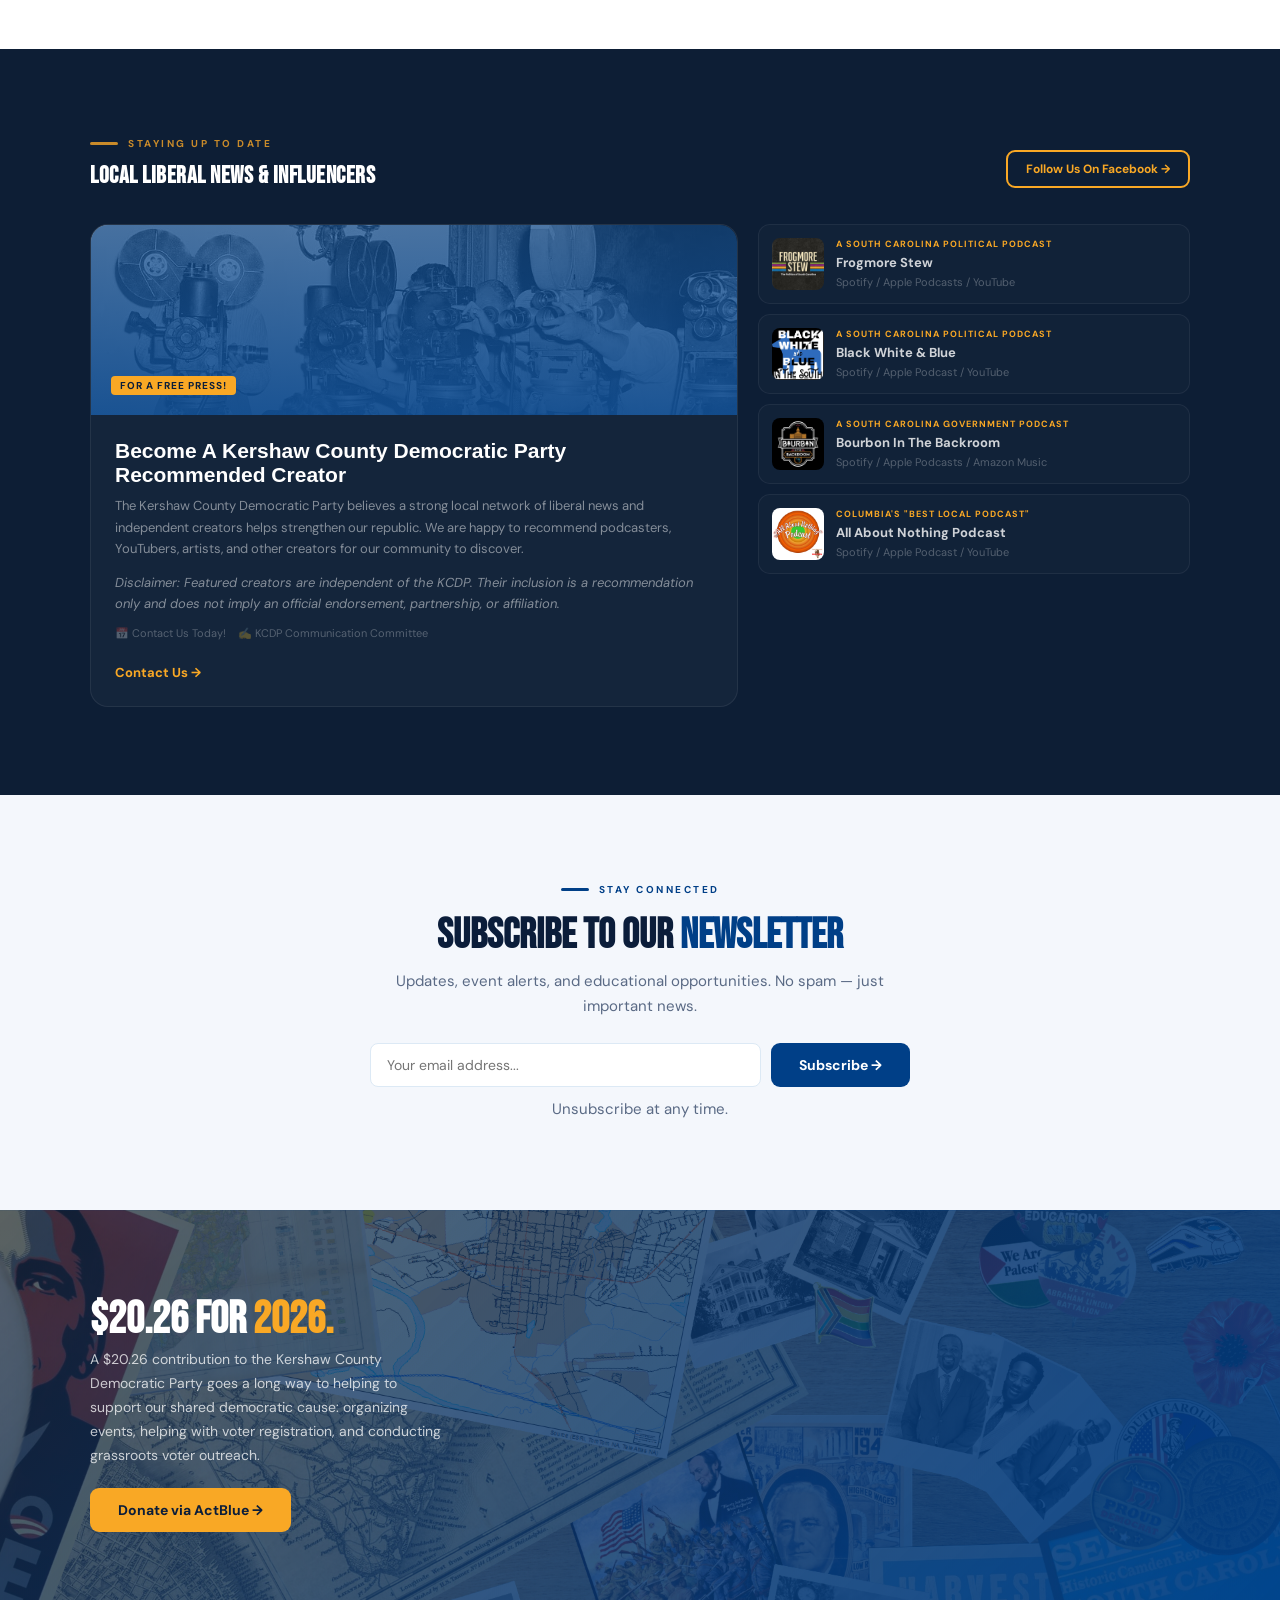
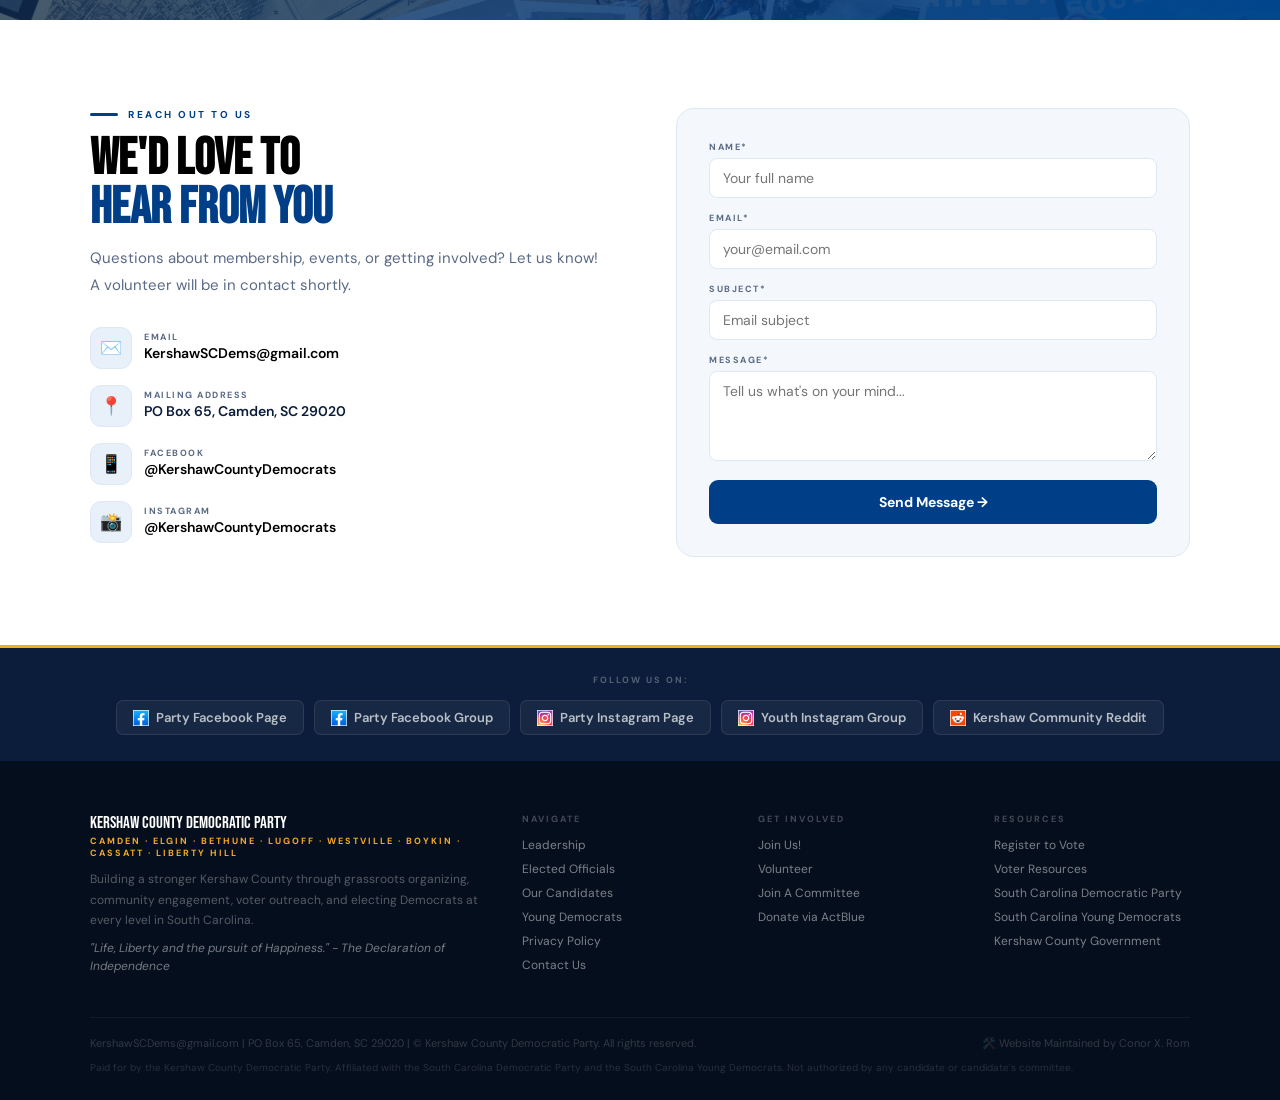
==== commit fcbb03a1: "Podcast Update" ====
--- a/index.html
+++ b/index.html
@@ -637,18 +637,6 @@
           </div>
         </a>
 
-        <!-- BOURBON IN THE BACKROOM -->
-        <a href="https://bourboninthebackroom.buzzsprout.com/" target="_blank" class="blog-mini-link">
-          <div class="blog-mini">
-          <div class="blog-mini-thumb red" style="background-image: url('Images/Influencer Bourbon In The Backroom.jpg'); background-size: cover; background-position: center;"></div>
-            <div>
-              <div class="tag">A South Carolina Political Podcast</div>
-              <h4>Bourbon In The Backroom</h4>
-              <div class="date">Spotify / Apple Podcasts / Amazon Music</div>
-            </div>
-          </div>
-        </a>
-
         <!-- BLACK WHITE AND BLUE -->
         <a href="https://www.youtube.com/redirect?event=channel_header&redir_token=QUZZTVljSFZxZHUtb0tMT1BZVTJobGJPTHRuYnxBSTVJdTV1WGxDNUowSVBUbndwNjZ6SlZqSC1JZTBTR2NTSzJXdDNGeldtQW1qSFVabnJmbC00TktRVWJhM3NWRWtBdXphVlRsdGgteDNNaUt6UDQxNUdzbENwdnlBSmJucXlI&q=https%3A%2F%2Flinktr.ee%2Fbwabits" target="_blank" class="blog-mini-link">
           <div class="blog-mini">
@@ -656,6 +644,30 @@
             <div>
               <div class="tag">A South Carolina Political Podcast</div>
               <h4>Black White & Blue</h4>
+              <div class="date">Spotify / Apple Podcast / YouTube </div>
+            </div>
+          </div>
+        </a>
+
+        <!-- BOURBON IN THE BACKROOM -->
+        <a href="https://bourboninthebackroom.buzzsprout.com/" target="_blank" class="blog-mini-link">
+          <div class="blog-mini">
+          <div class="blog-mini-thumb red" style="background-image: url('Images/Influencer Bourbon In The Backroom.jpg'); background-size: cover; background-position: center;"></div>
+            <div>
+              <div class="tag">A South Carolina Government Podcast</div>
+              <h4>Bourbon In The Backroom</h4>
+              <div class="date">Spotify / Apple Podcasts / Amazon Music</div>
+            </div>
+          </div>
+        </a>
+
+        <!-- ALL ABOUT NOTHING PODCAST -->
+        <a href="https://www.theallaboutnothing.com/" target="_blank" class="blog-mini-link">
+          <div class="blog-mini">
+          <div class="blog-mini-thumb gold" style="background-image: url('Images/Influencer All About Nothing Podcast.jpg'); background-size: cover; background-position: center;"></div>
+            <div>
+              <div class="tag">Columbia's "Best Local Podcast"</div>
+              <h4>All About Nothing Podcast</h4>
               <div class="date">Spotify / Apple Podcast / YouTube </div>
             </div>
           </div>
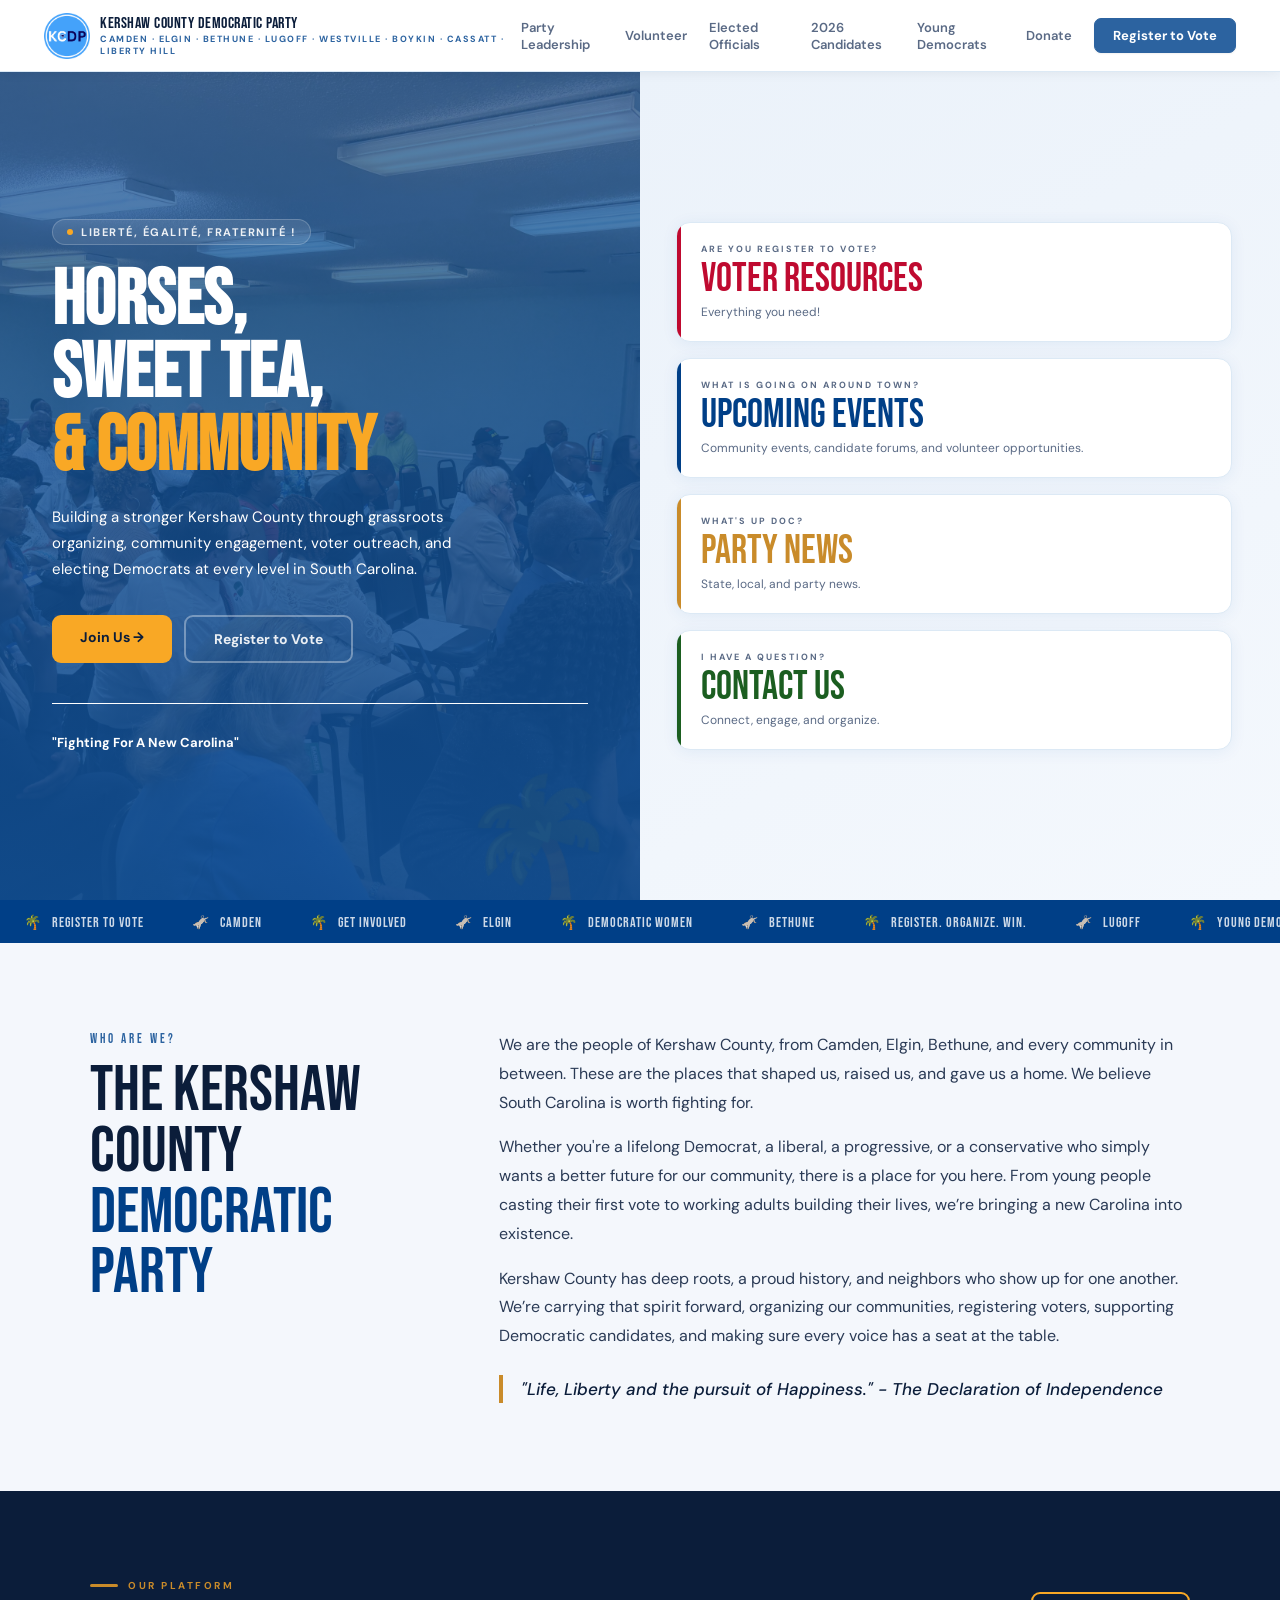
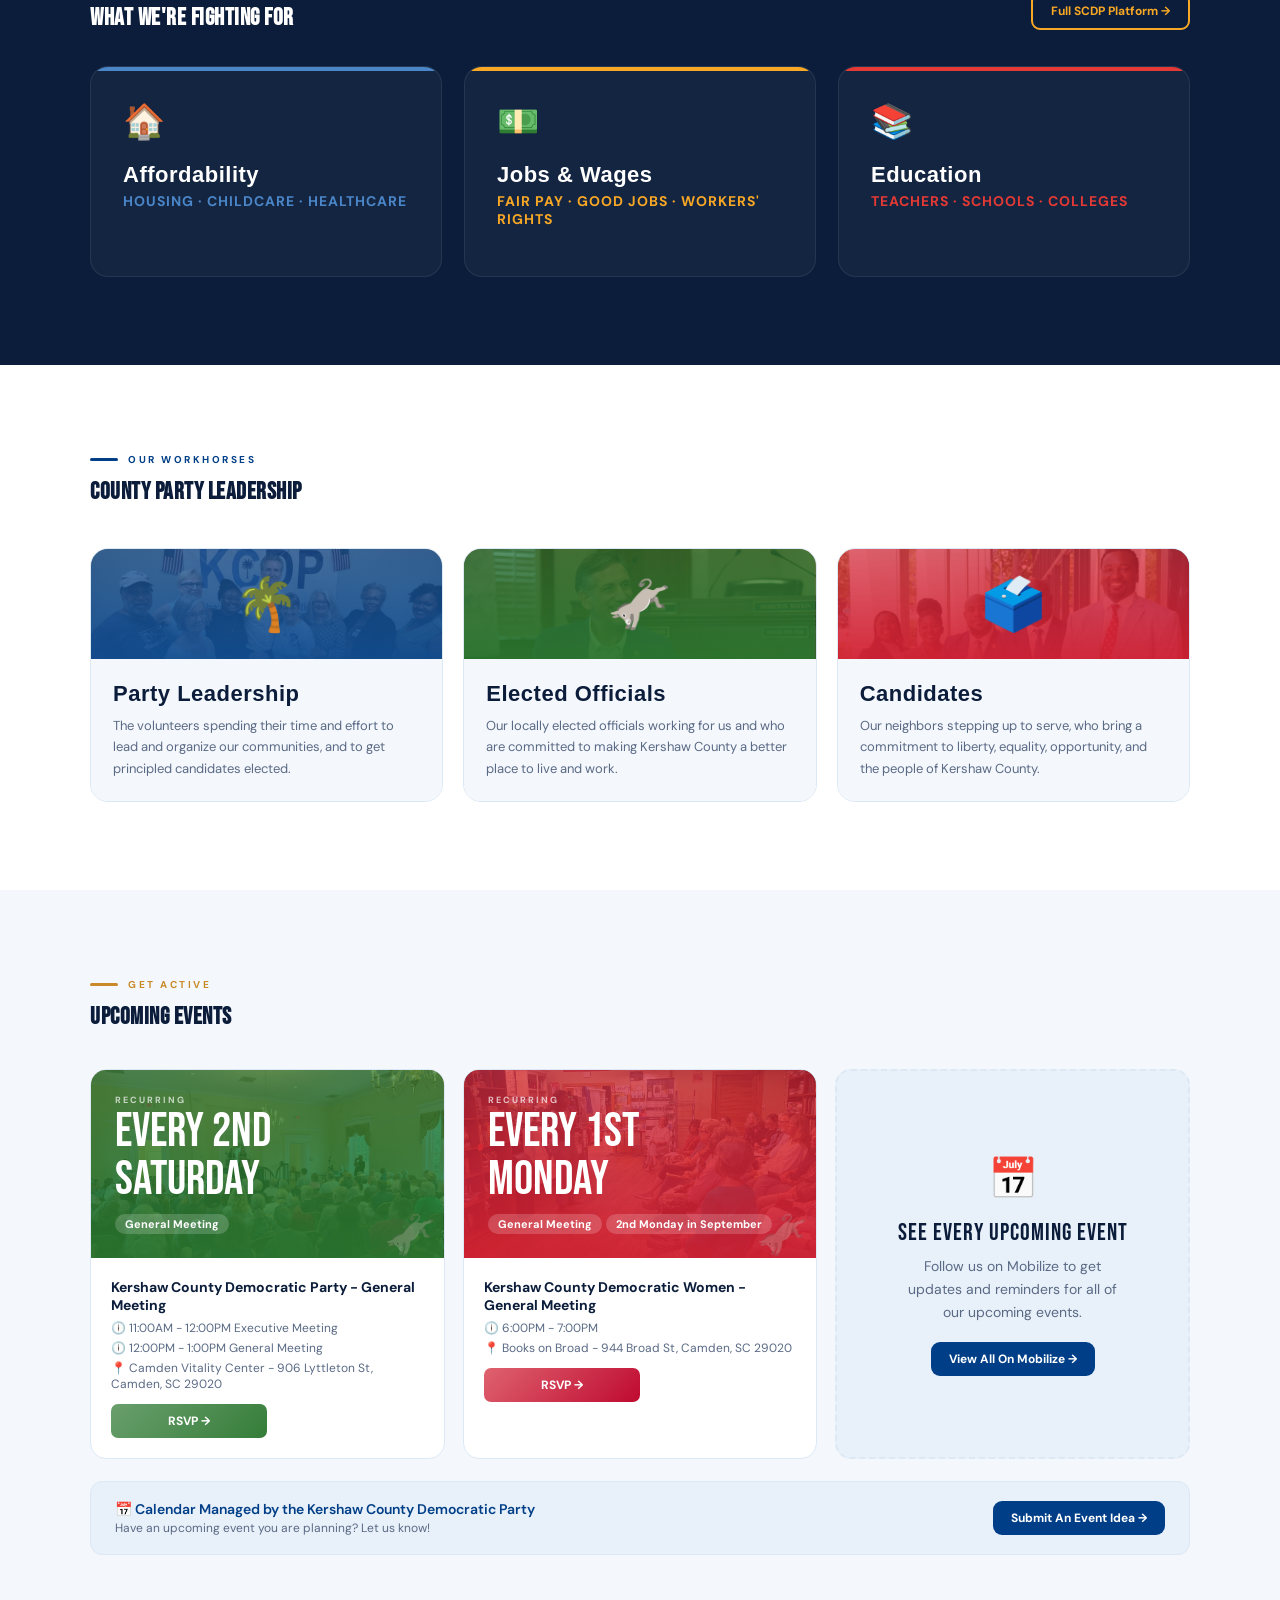
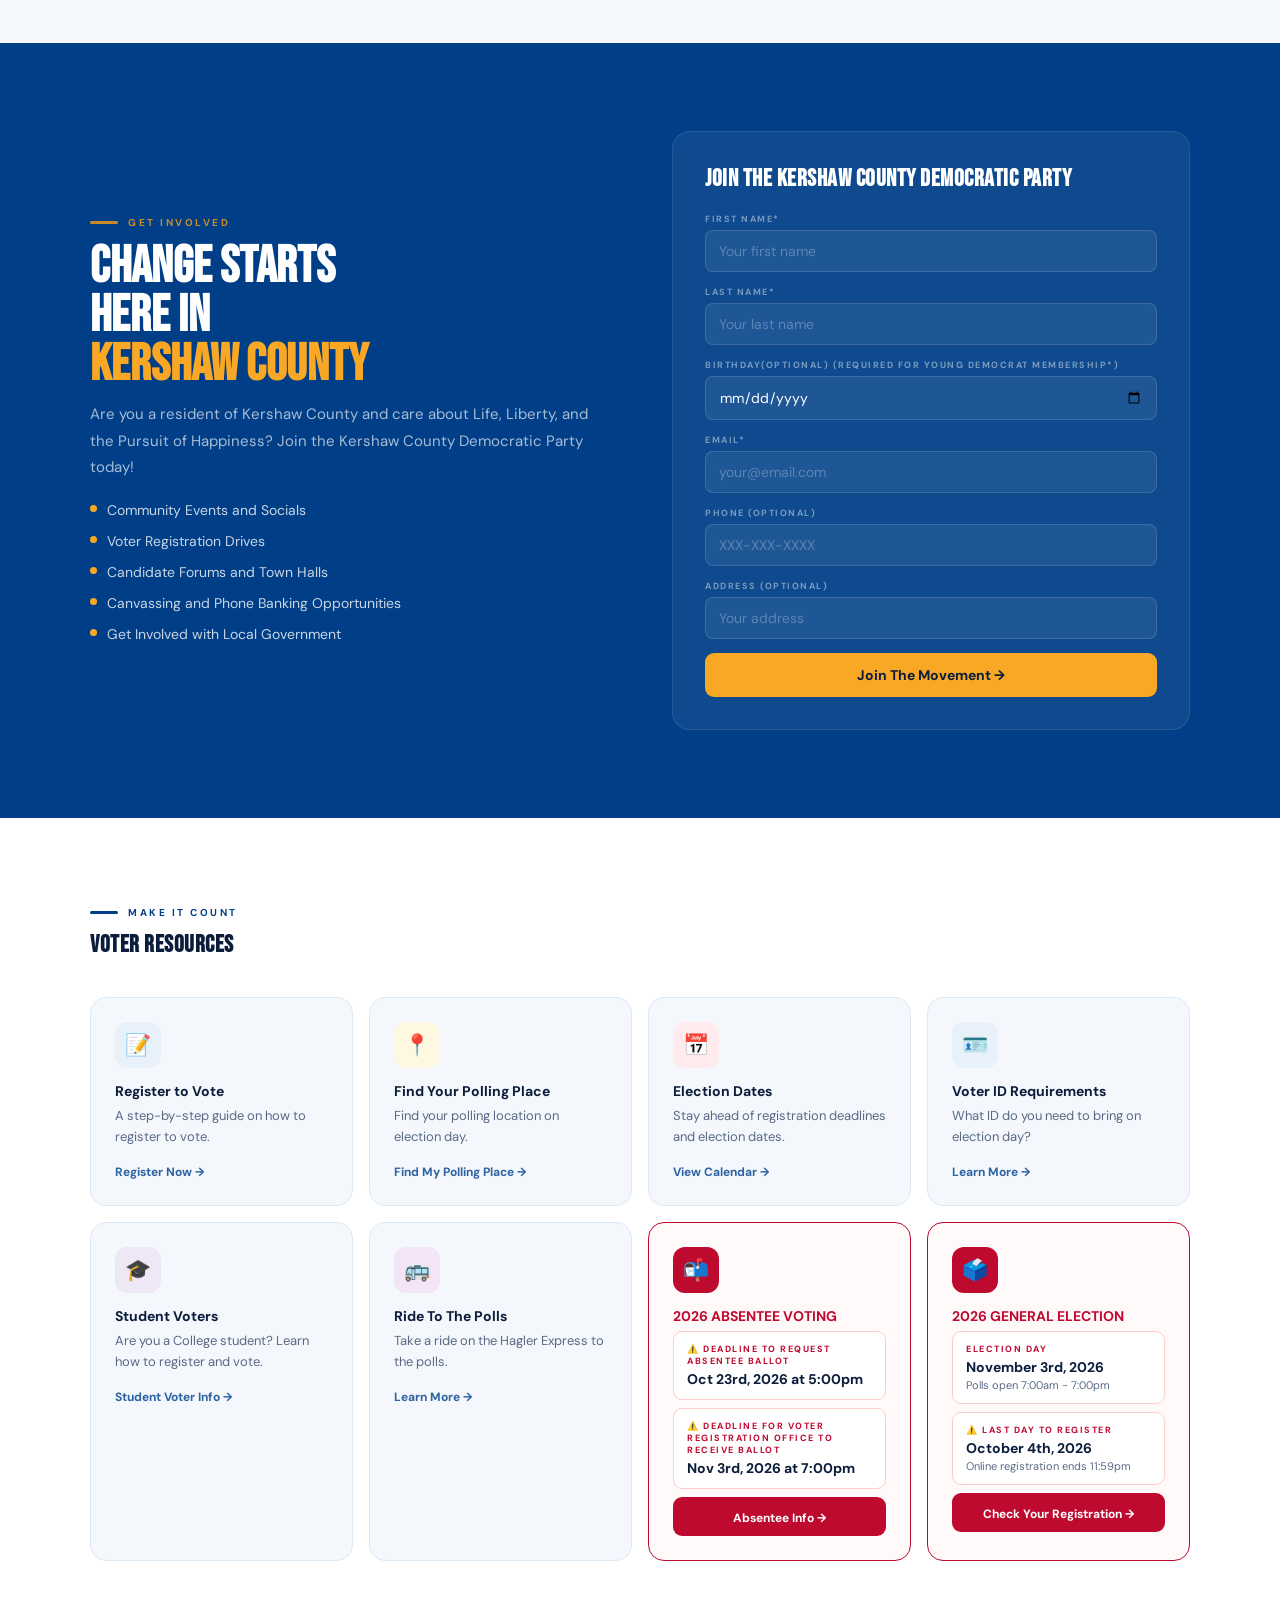
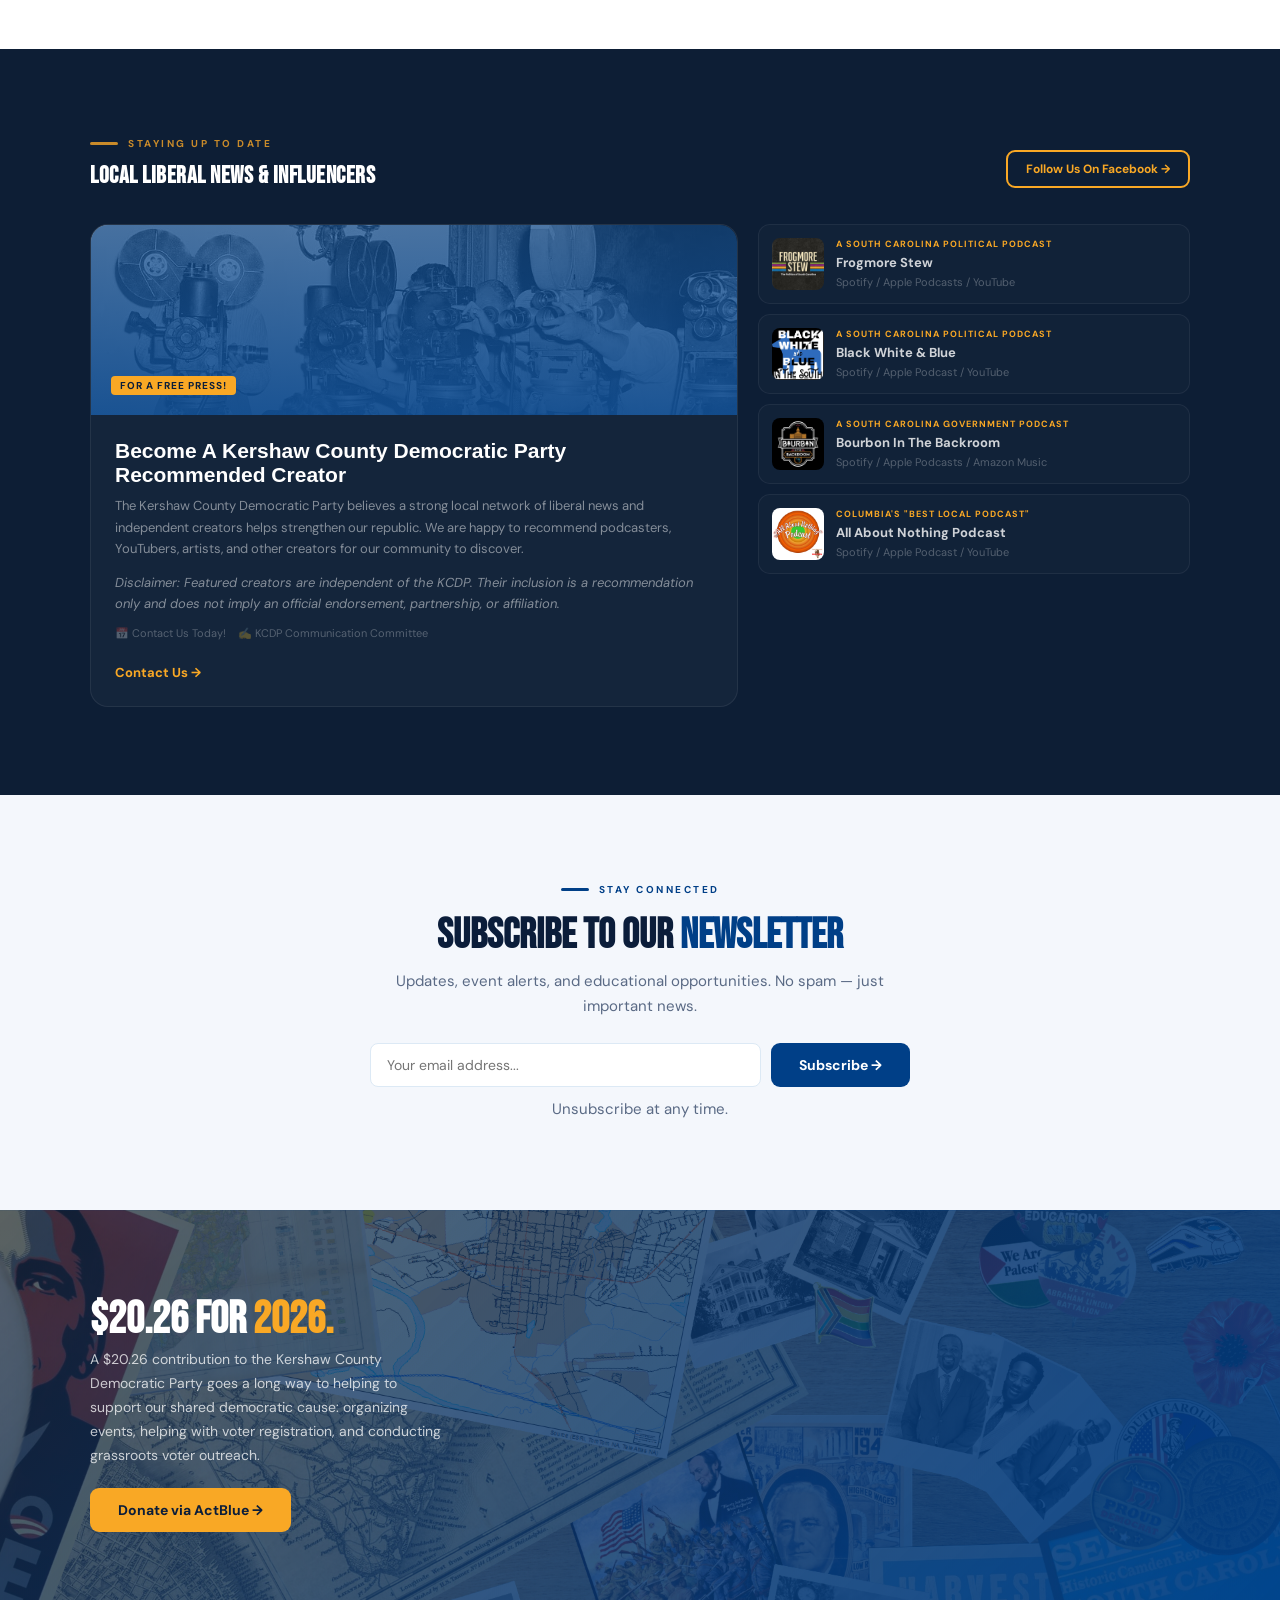
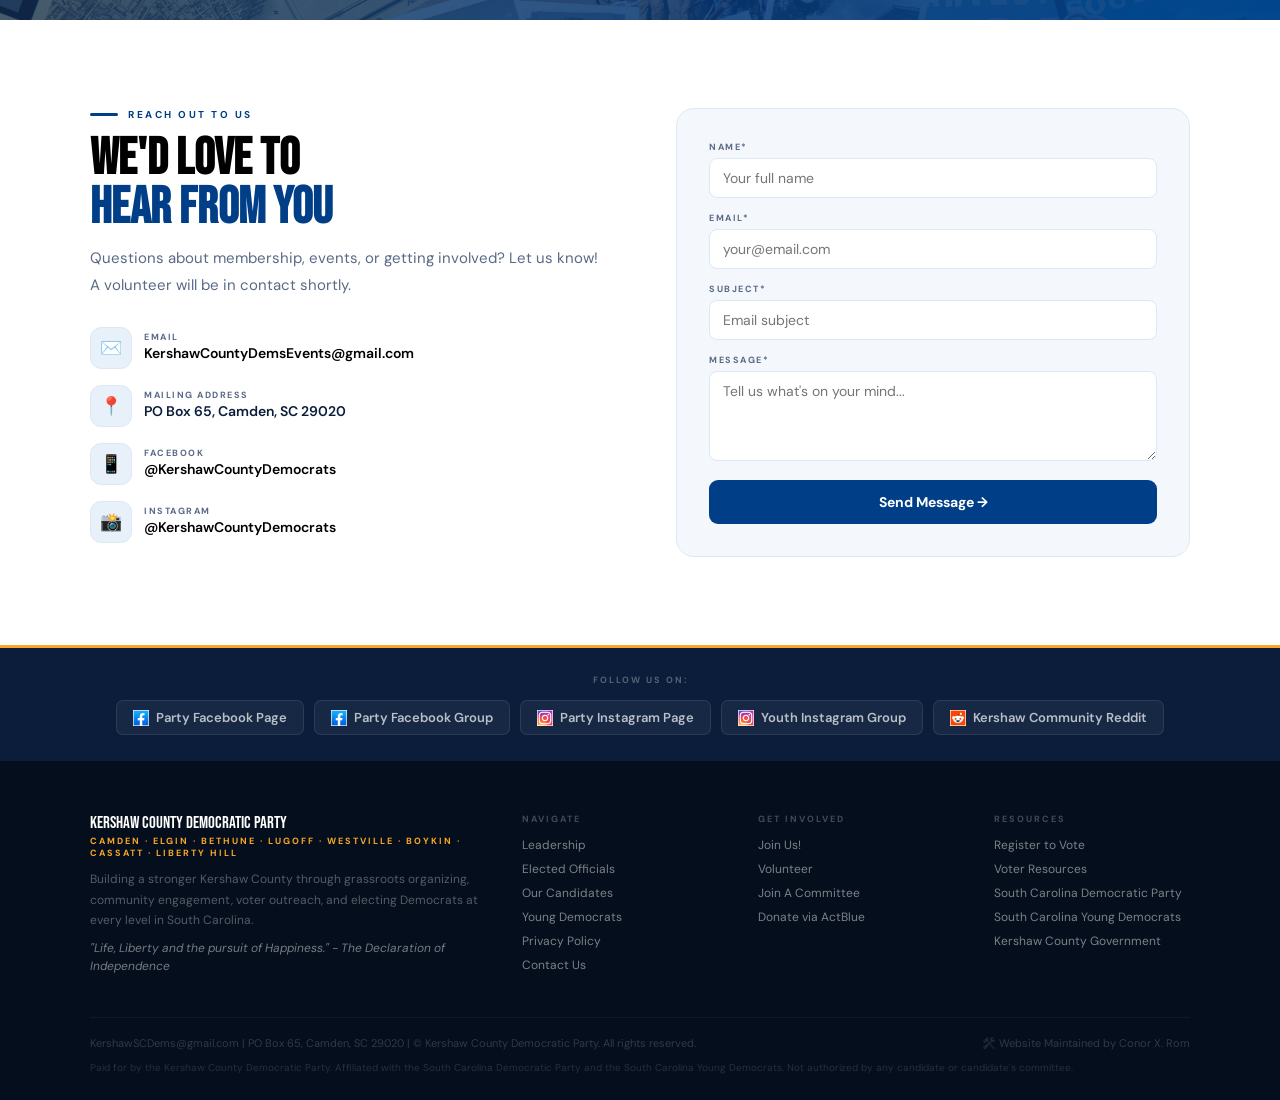
==== commit 81be4776: "Privacy Policy Update" ====
--- a/index.html
+++ b/index.html
@@ -559,7 +559,7 @@
         <div class="voter-icon vi-purple">🚌</div>
         <h3>Ride To The Polls</h3>
         <p>Take a ride on the Hagler Express to the polls.</p>
-        <a href="https://experiencecamdensc.com/king-haigler-express-swrta-offering-free-rides-to-the-polls-during-early-voting/" target="_blank">Learn More →</a>
+        <a href="https://kccurrent.com/article/swrta-offers-free-rides-to-polls-for-november-election-20261007" target="_blank">Learn More →</a>
       </div>
       <!-- absentee deadline card — update with your next major election -->
       <div class="voter-card deadline">
@@ -770,7 +770,7 @@
             <div class="contact-item-icon">✉️</div>
             <div>
               <h4>Email</h4>
-              <p><a href="mailto:kershawscdems@gmail.com" class="contact-link">KershawSCDems@gmail.com</a></p>
+              <p><a href="mailto:kershawcountydemsevents@gmail.com" class="contact-link">KershawCountyDemsEvents@gmail.com</a></p>
             </div>
           </div>
           <div class="contact-item">
